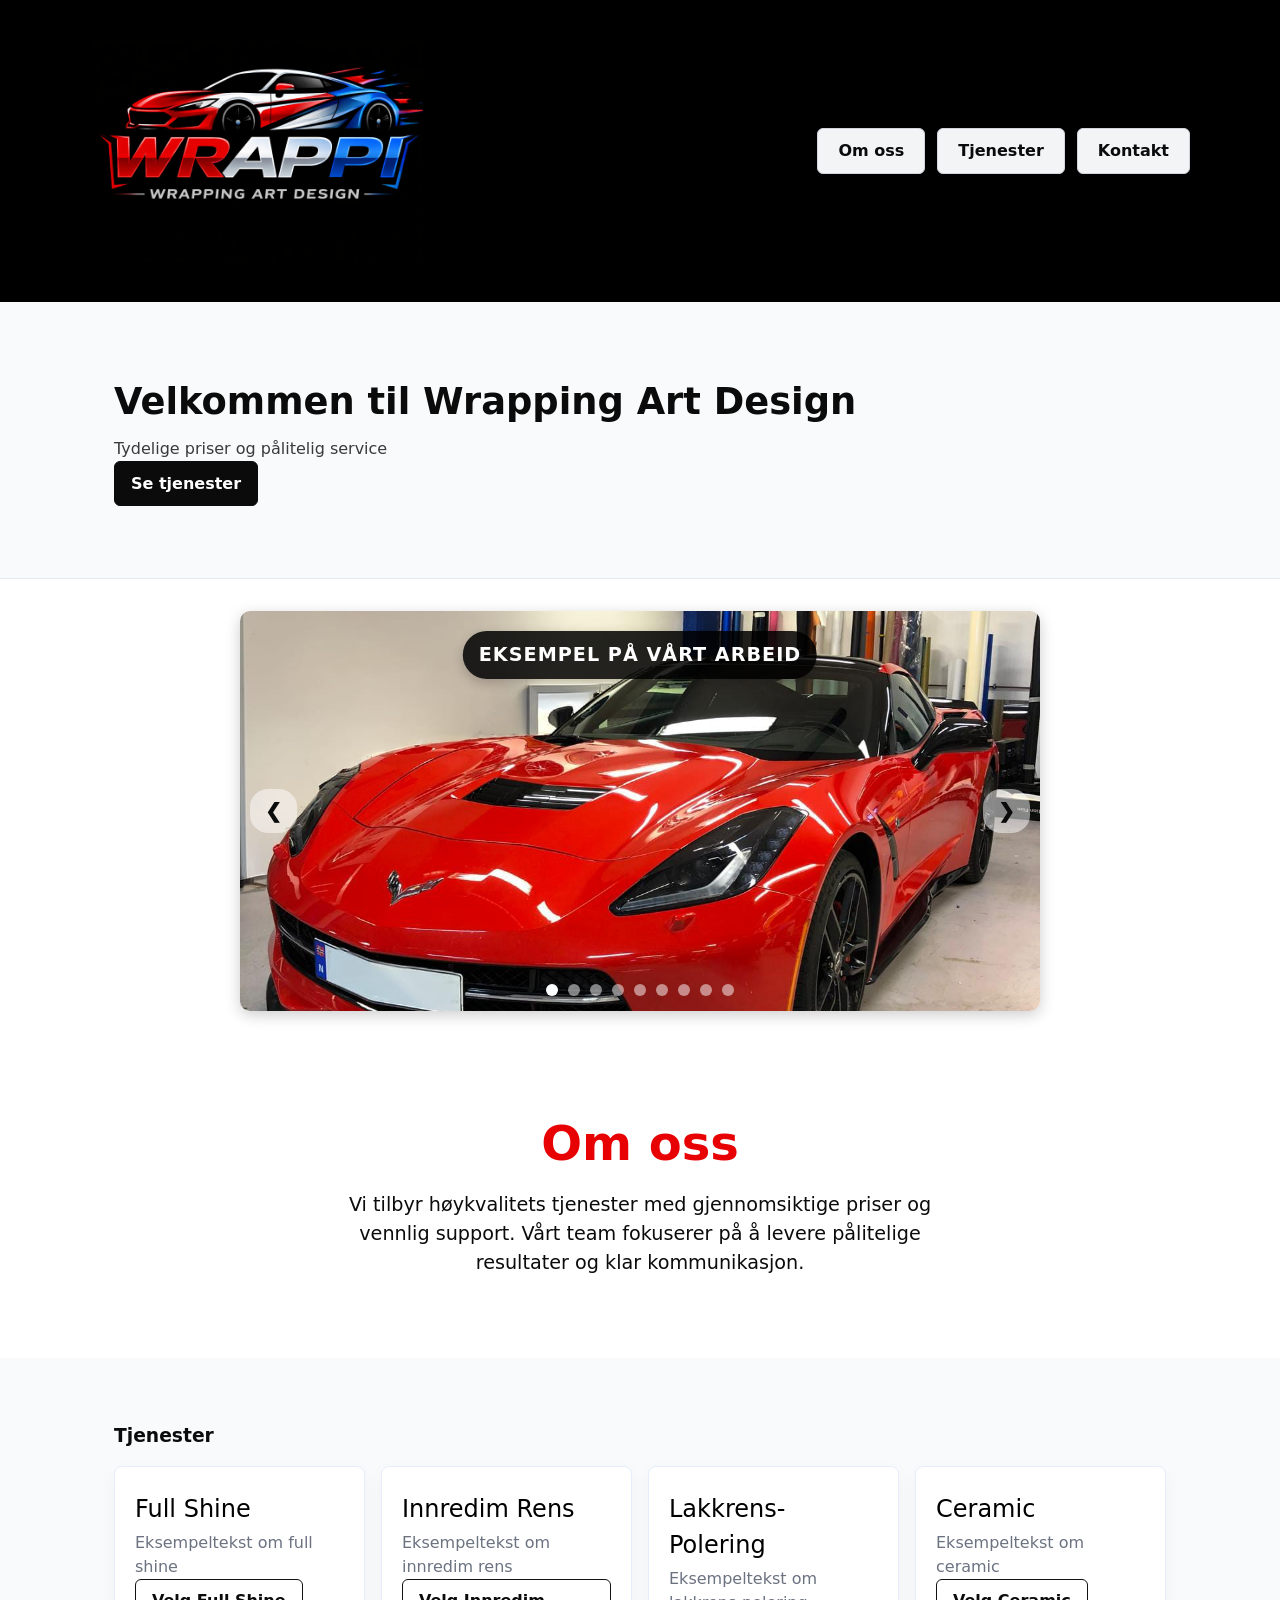
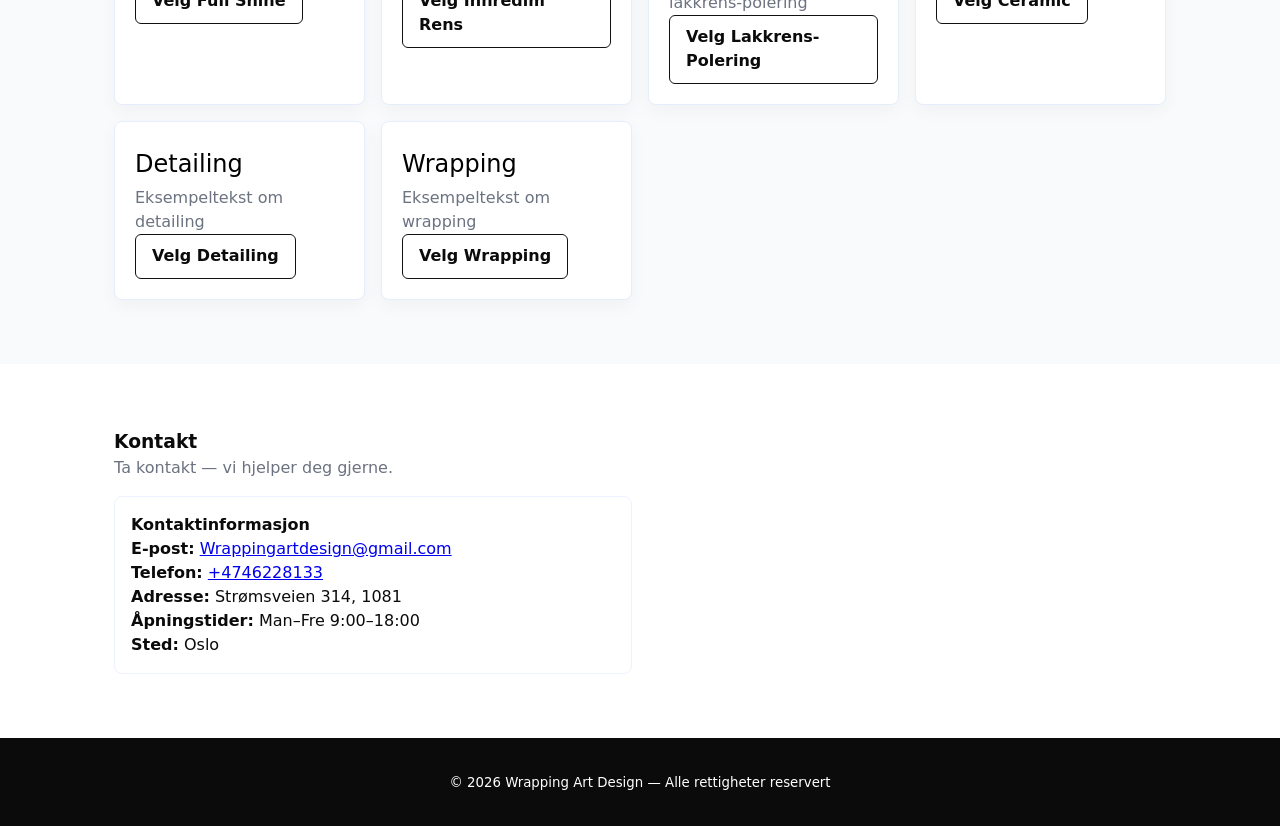
==== index.html @ 6192d01e "Add files via upload" ====
<!doctype html>
<html lang="no">
    <head>
        <meta charset="utf-8" />
        <meta name="viewport" content="width=device-width,initial-scale=1" />
        <title>Wrapping Art Design</title>
        <link rel="stylesheet" href="styles.css" />
    </head>
    <body>
        <header class="site-header">
            <div class="container header-inner">
                
                <img class="logo1" src="bilder/logo_3.jpeg" alt="Wrapping Art Design-logo">
                <nav>
                    <a href="#info">Om oss</a>
                    <a href="#services">Tjenester</a>
                    <a href="#kontakt">Kontakt</a>
                </nav>
            </div>
        </header>

        <main>
            <section class="hero">
                <div class="container">
                    <h2>Velkommen til Wrapping Art Design</h2>
                    <p class="lead">Tydelige priser og pålitelig service</p>
                    <a class="btn primary" href="#services">Se tjenester</a>
                </div>
            </section>
             <div class="slider-container">
                <h1 class="slider-title">Eksempel på vårt arbeid</h1>
                <div class="slider" id="slider">
                    <div class="slide"><img src="bilder/car1.jpeg" alt="Bil 1"></div>
                    <div class="slide"><img src="bilder/car1_2.jpeg" alt="Bil 1"></div>
                    <div class="slide"><img src="bilder/car2.jpeg" alt="Bil 2"></div>
                    <div class="slide"><img src="bilder/car2_2.jpeg" alt="Bil 2"></div>
                    <div class="slide"><img src="bilder/car3.jpeg" alt="Bil 3"></div>
                    <div class="slide"><img src="bilder/car3_2.jpeg" alt="Bil 3"></div>
                    <div class="slide"><img src="bilder/car4.jpeg" alt="Bil 4"></div>
                    <div class="slide"><img src="bilder/car4_2.jpeg" alt="Bil 4"></div>
                    <div class="slide"><img src="bilder/car4_3.jpeg" alt="Bil 4"></div>
    
                
                </div>

                <button class="btn prev" onclick="moveSlide(-1)">&#10094;</button>
                <button class="btn next" onclick="moveSlide(1)">&#10095;</button>

                <div class="dots-container" id="dots">
                    <!-- Punkter lages automatisk her -->
                </div>
            </div>

           

            <section id="info" class="section">
                <div class="container">
                    <h2>Om oss</h2>
                    <p>
                        Vi tilbyr høykvalitets tjenester med gjennomsiktige priser og vennlig support. Vårt team fokuserer på
                        å levere pålitelige resultater og klar kommunikasjon.
                    </p>
                    
                </div>
            </section>
            <section id="services" class="section alt">
                <div class="container">
                    <h3>Tjenester</h3>
                    <div class="cards">
                        <article class="card">
                            <p class="service">Full Shine</p>
                            <p class="muted">Eksempeltekst om full shine</p>
                            <a class="btn" href="full_shine.html">Velg Full Shine</a>
                        </article>

                        <article class="card">
                            <p class="service">Innredim Rens</p>
                            <p class="muted">Eksempeltekst om innredim rens</p>
                            <a class="btn" href="innredim_rens.html">Velg Innredim Rens</a>
                        </article>

                        <article class="card">
                            <p class="service">Lakkrens-Polering</p>
                            <p class="muted">Eksempeltekst om lakkrens-polering</p>
                            <a class="btn" href="lakkrens_polering.html">Velg Lakkrens-Polering</a>
                        </article>

                        <article class="card">
                            <p class="service">Ceramic</p>
                            <p class="muted">Eksempeltekst om ceramic</p>
                            <a class="btn" href="ceramic.html">Velg Ceramic</a>
                        </article>

                        <article class="card">
                            <p class="service">Detailing</p>
                            <p class="muted">Eksempeltekst om detailing</p>
                            <a class="btn" href="detailing.html">Velg Detailing</a>
                        </article>

                        <article class="card">
                            <p class="service">Wrapping</p>
                            <p class="muted">Eksempeltekst om wrapping</p>
                            <a class="btn" href="wrapping.html">Velg Wrapping</a>
                        </article>
                    </div>
                </div>
            </section>

            <section id="kontakt" class="section">
                <div class="container">
                    <h3>Kontakt</h3>
                    <p class="muted">Ta kontakt — vi hjelper deg gjerne.</p>

                    <div class="contact-grid">
                        <div class="contact-card">
                            <h4>Kontaktinformasjon</h4>
                            <p><strong>E-post:</strong> <a href="mailto:Wrappingartdesign@gmail.com">Wrappingartdesign@gmail.com</a></p>
                            <p><strong>Telefon:</strong> <a href="tel:+4746228133">+4746228133</a></p>
                            <p><strong>Adresse:</strong> Strømsveien 314, 1081</p>
                            <p><strong>Åpningstider:</strong> Man–Fre 9:00–18:00</p>
                            <p><strong>Sted:</strong> Oslo</p>
                        </div>

                    </div>
                </div>
            </section>
        </main>

        <footer class="site-footer">
            <div class="container">
                <small>© 2026 Wrapping Art Design — Alle rettigheter reservert</small>
            </div>
        </footer>
    <script>
        const slider = document.getElementById('slider');
        const slides = document.querySelectorAll('.slide');
        const dotsContainer = document.getElementById('dots');
        let currentIndex = 0;

        // Lag punkter automatisk
        slides.forEach((_, index) => {
            const dot = document.createElement('div');
            dot.classList.add('dot');
            if (index === 0) dot.classList.add('active');
            dot.addEventListener('click', () => goToSlide(index));
            dotsContainer.appendChild(dot);
        });

        const dots = document.querySelectorAll('.dot');

        function updateDots() {
            dots.forEach((dot, index) => {
                dot.classList.toggle('active', index === currentIndex);
            });
        }

        function moveSlide(direction) {
            currentIndex += direction;
            if (currentIndex < 0) {
                currentIndex = slides.length - 1;
            } else if (currentIndex >= slides.length) {
                currentIndex = 0;
            }
            updateSlider();
        }

        function goToSlide(index) {
            currentIndex = index;
            updateSlider();
        }

        function updateSlider() {
            slider.style.transform = `translateX(-${currentIndex * 100}%)`;
            updateDots();
        }

        // Automatisk bytte hvert 5. sekund
        setInterval(() => {
            moveSlide(1);
        }, 5000);
    </script>
    </body>

</html>
---- styles.css ----
/* Theme: black, white */
:root{
    --blue:#000000;
  --dark:#0b0b0b;
  --white:#ffffff;
  --muted:#6b7280;
  --container:1100px;
}
*{box-sizing:border-box}
html,body{width:100%;overflow-x:hidden}
body{
  margin:0;
  font-family:Inter, system-ui, -apple-system, "Segoe UI", Roboto, "Helvetica Neue", Arial;
  color:var(--dark);
  background:var(--white);
    line-height:1.5;
  -webkit-font-smoothing:antialiased;
}
 
.container{max-width:var(--container);margin:0 auto;padding:1rem clamp(1rem,2.5vw,1.5rem)}
.site-header{background:black;padding:1.25rem 0;border-bottom:none;min-height:92px}
.header-inner{display:flex;align-items:center;justify-content:space-between;flex-wrap:wrap;padding:1.25rem 0;gap:1rem}
.site-header a{
    border: 1px solid #d1d5db;
    border-radius: 6px;
    padding: 0.6rem 1.25rem;
    background-color: #f3f4f6;
    color: var(--dark);
    text-decoration: none;
    font-weight: 600;
    font-size: 1rem;
    cursor: pointer; 
    transition: background-color 0.2s ease, border-color 0.2s ease, transform 0.15s ease, box-shadow 0.2s ease; 
    display: inline-block;
}

.site-header a:hover{
    background-color: #e5e7eb;
    border-color: #cbd5e1;
    transform: translateY(-1px);
    box-shadow: 0 6px 14px rgba(0, 0, 0, 0.22);
}

.site-header a:active{
    transform: translateY(1px);
    box-shadow: none;
}

.site-header a:focus-visible{
    outline: 2px solid #ffffff;
    outline-offset: 2px;
}

.brand{color:var(--blue);margin:0;font-size:1.75rem;font-weight:800;display:flex;align-items:center;gap:0.75rem}
nav{display:flex;flex-wrap:wrap;gap:0.75rem;justify-content:flex-end}
nav a{text-decoration:none;margin-left:0;font-weight:700;font-size:1.05rem;}
nav a:hover{color:var(--dark)}
.logo1,img {max-width:100%;height:auto}
.logo1 {
    width: clamp(270px, 26vw, 400px);
    max-width: 400px;
    height: auto;
    display: block;
    border-radius: 8px;
    object-fit: contain;
    margin-right: 0.75rem;
    flex: 0 0 auto;
    align-self: center;
    transition: width .12s ease;
}


.hero{background:#f8fafc;color:var(--dark);padding:3.5rem 0;border-bottom:1px solid #e2e8f0}
.hero .lead{opacity:0.8;max-width:65ch}
.hero h2{margin:0 0 0.5rem;font-size:clamp(1.6rem,3.2vw,2.3rem)}
.btn{display:inline-block;padding:0.6rem 1rem;border-radius:6px;border:1px solid #111;background:transparent;color:var(--dark);text-decoration:none;font-weight:600;transition:transform 0.15s ease, box-shadow 0.2s ease, background-color 0.2s ease, color 0.2s ease}
.btn.primary{background:var(--dark);color:var(--white);border-color:var(--dark)}
.btn:not(.prev):not(.next):hover{transform:translateY(-2px);box-shadow:0 8px 18px rgba(0,0,0,0.16)}
.btn:not(.prev):not(.next):active{transform:translateY(0);box-shadow:none}
.btn:not(.prev):not(.next):focus-visible{outline:2px solid #111;outline-offset:2px}
.btn.primary:hover{background:#111827;border-color:#111827}

.section{padding:3rem 0}
.section.alt{background:#f8fafc}
.section h3{margin-top:0}

#info .container{text-align:center}
#info h2{margin:0 0 0.75rem;font-size:clamp(2rem,4.2vw,3rem); color: #E70103;}
#info p{margin:0 auto 1rem;max-width:600px;font-size:1.2rem}
.info-list{padding-left:1rem}



.cards{display:grid;grid-template-columns:repeat(auto-fit,minmax(220px,1fr));gap:1rem;margin-top:1rem}
.card{background:var(--white);border-radius:8px;padding:1.25rem;border:1px solid #e6eefc;box-shadow:0 6px 18px rgba(0,0,0,0.04)}
.card h4{margin:0 0 0.25rem}
.service{font-size:1.5rem;color:var(--blue);margin:0.25rem 0}
.price{font-size:1.2rem;color:#0d6efd;font-weight:700;margin-top:0.75rem}
.muted{color:var(--muted)}

.contact-grid{display:grid;grid-template-columns:1fr 1fr;gap:1rem;align-items:start;margin-top:1rem}
.contact-card{background:#fff;padding:1rem;border-radius:8px;border:1px solid #eef2ff}
.contact-form{display:flex;flex-direction:column;gap:0.5rem}
.contact-form input,.contact-form textarea{padding:0.6rem;border-radius:6px;border:1px solid #d1d5db}
.form-actions{display:flex;gap:0.5rem;margin-top:0.75rem}

.site-footer{background:#0b0b0b;color:var(--white);padding:1rem 0;text-align:center}

* {
    box-sizing: border-box;
    margin: 0;
    padding: 0;
 }


.slider-container {
    position: relative;
    width: min(92%, 800px);
    max-width: 800px; 
    
    margin: 2rem auto;
    overflow: hidden;
    border-radius: 10px;
    box-shadow: 0 4px 15px rgba(0, 0, 0, 0.2);
}

.slider-title {
    position: absolute;
    top: 20px;
    left: 50%;
    transform: translateX(-50%);
    z-index: 20;
    background: rgba(0, 0, 0, 0.85);
    color: white;
    padding: 0.6rem 1rem;
    border-radius: 50px;
    font-weight: 700;
    font-size: clamp(0.8rem, 2.1vw, 1.2rem);
    text-transform: uppercase;
    letter-spacing: 1px;
    pointer-events: none;
    box-shadow: 0 4px 12px rgba(0,0,0,0.2);
    width: max-content;
    max-width: 90%;
    text-align: center;
}

.slider {
    display: flex;
    transition: transform 0.5s ease-in-out;
}

.slide {
    min-width: 100%;
}

.slide img {
    width: 100%;
    display: block;
    object-fit: cover;
    height: clamp(220px, 45vw, 400px);
}

/* Slider buttons */
.slider-container .btn {
    position: absolute;
    top: 50%;
    transform: translateY(-50%);
    background-color: rgba(255, 255, 255, 0.5);
    border: none;
    padding: 10px 15px;
    cursor: pointer;
    border-radius: 40%;
    font-size: 20px;
    transition: background-color 0.3s;
    z-index: 10;
}

.slider-container .btn:hover {
    background-color: rgba(255, 255, 255, 0.8);
}

.prev {
    left: 10px;
}

.next {
    right: 10px;
}

/* Indicators */
.dots-container {
    position: absolute;
    bottom: 15px;
    left: 50%;
    transform: translateX(-50%);
    display: flex;
    gap: 10px;
}

.dot {
    width: 12px;
    height: 12px;
    background-color: rgba(255, 255, 255, 0.5);
    border-radius: 50%;
    cursor: pointer;
    transition: background-color 0.3s;
}

.dot.active {
    background-color: #fff;
}

@media (max-width:900px){
    .header-inner{justify-content:center}
    nav{justify-content:center;width:100%}
    .site-header a{padding:0.5rem 1rem;font-size:0.95rem}
    .contact-grid{grid-template-columns:1fr}
}

@media (max-width:720px){
  .contact-grid{grid-template-columns:1fr}
    .header-inner{padding:0.5rem 0}
        .logo1{width:clamp(150px,48vw,230px);margin-right:0}
  .hero{padding:2rem 0}
    .slider-container { width: 96%; margin: 1rem auto; border-radius: 8px; }
    .slider-title { top: 10px; }
    .cards{grid-template-columns:1fr}
}

@media (max-width:480px){
    .section{padding:2rem 0}
    .site-header{padding:0.75rem 0;min-height:auto}
    .site-header a{padding:0.45rem 0.85rem;font-size:0.9rem}
    .slider-container .btn{padding:8px 12px;font-size:16px}
    .dots-container{bottom:10px;gap:8px}
}
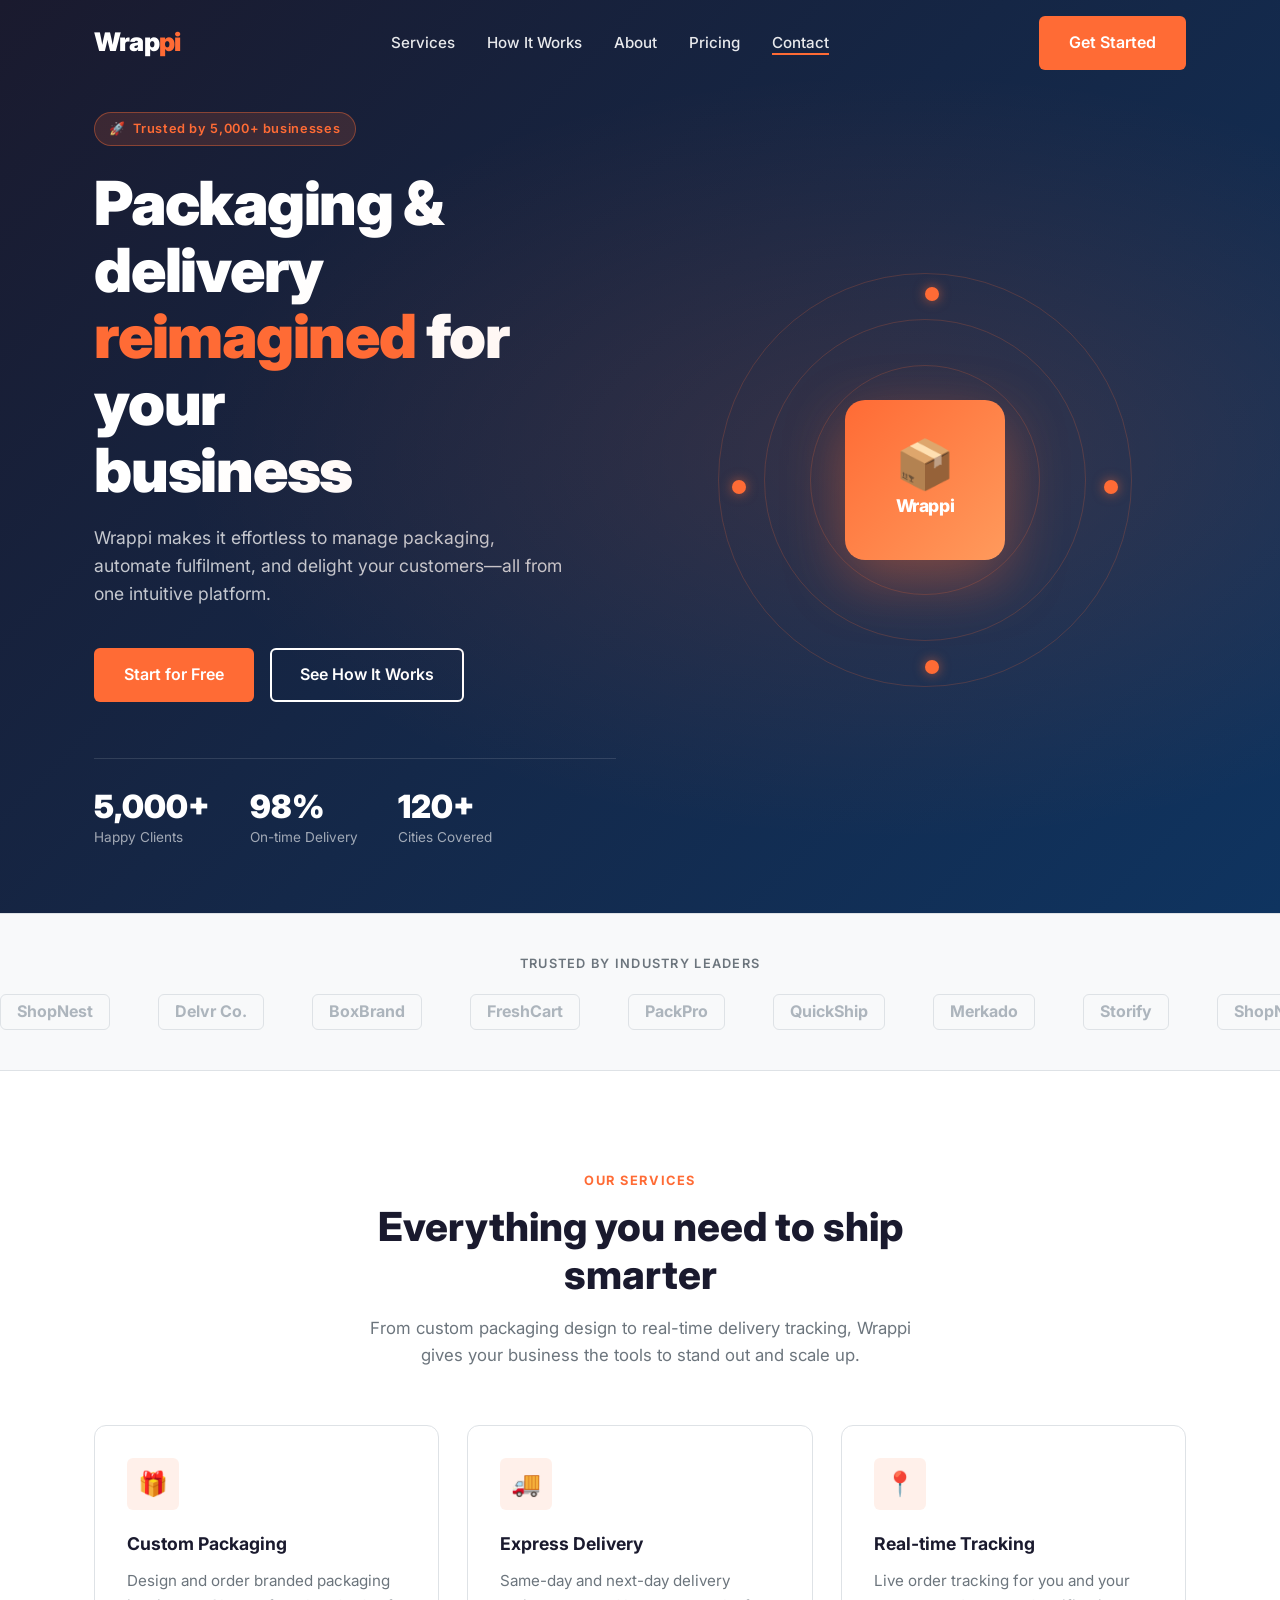
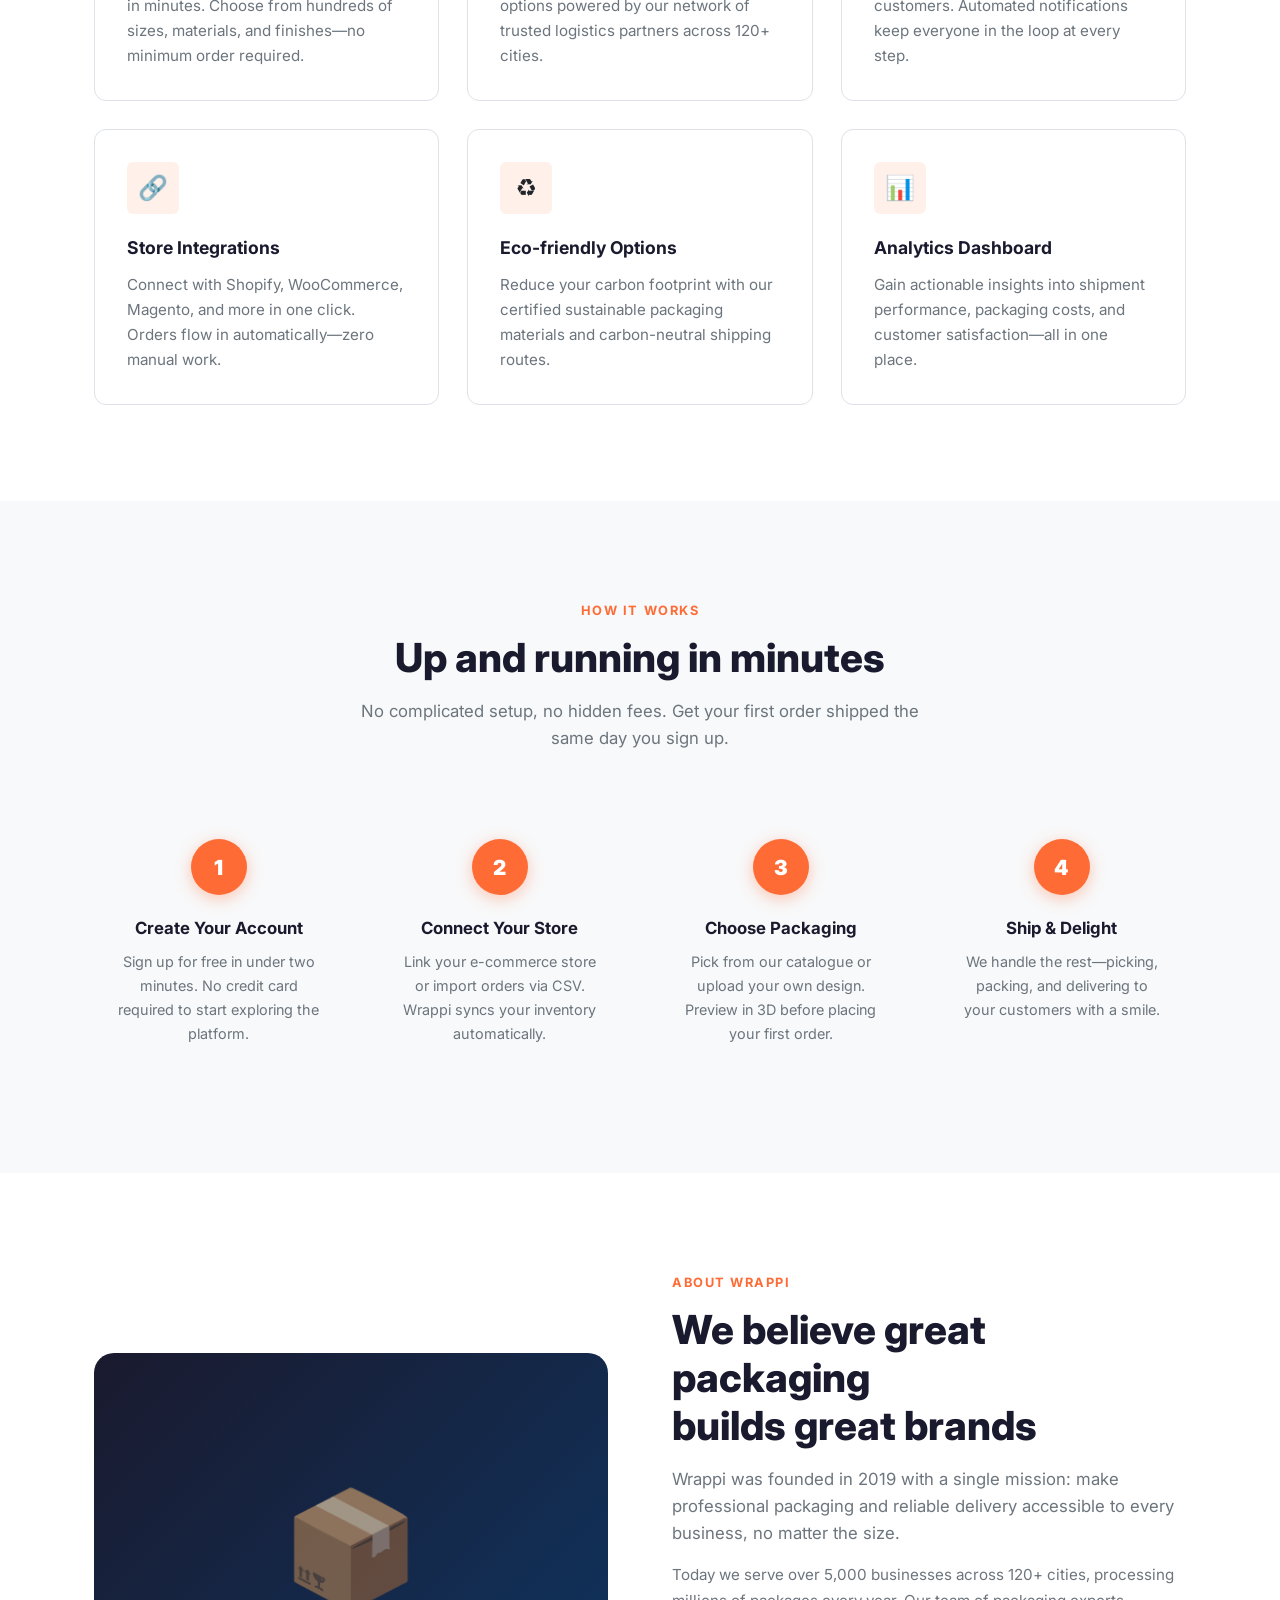
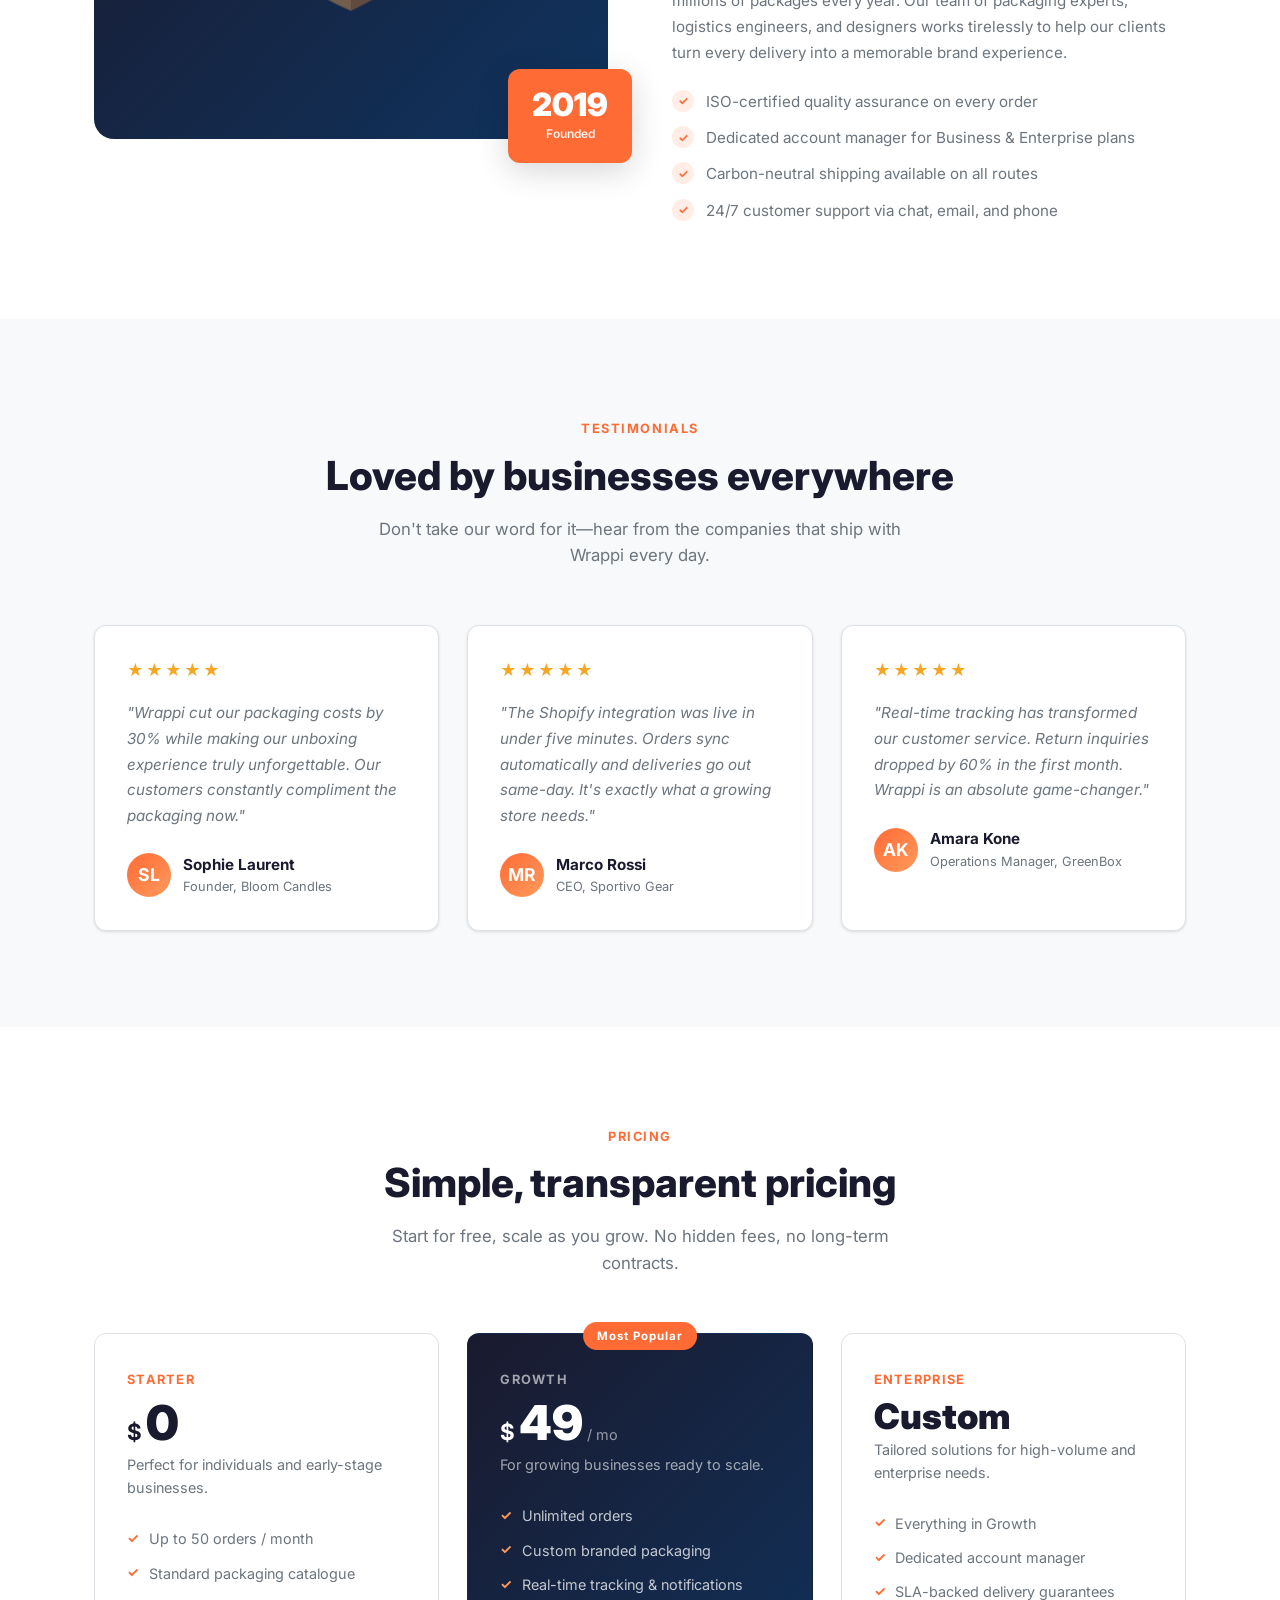
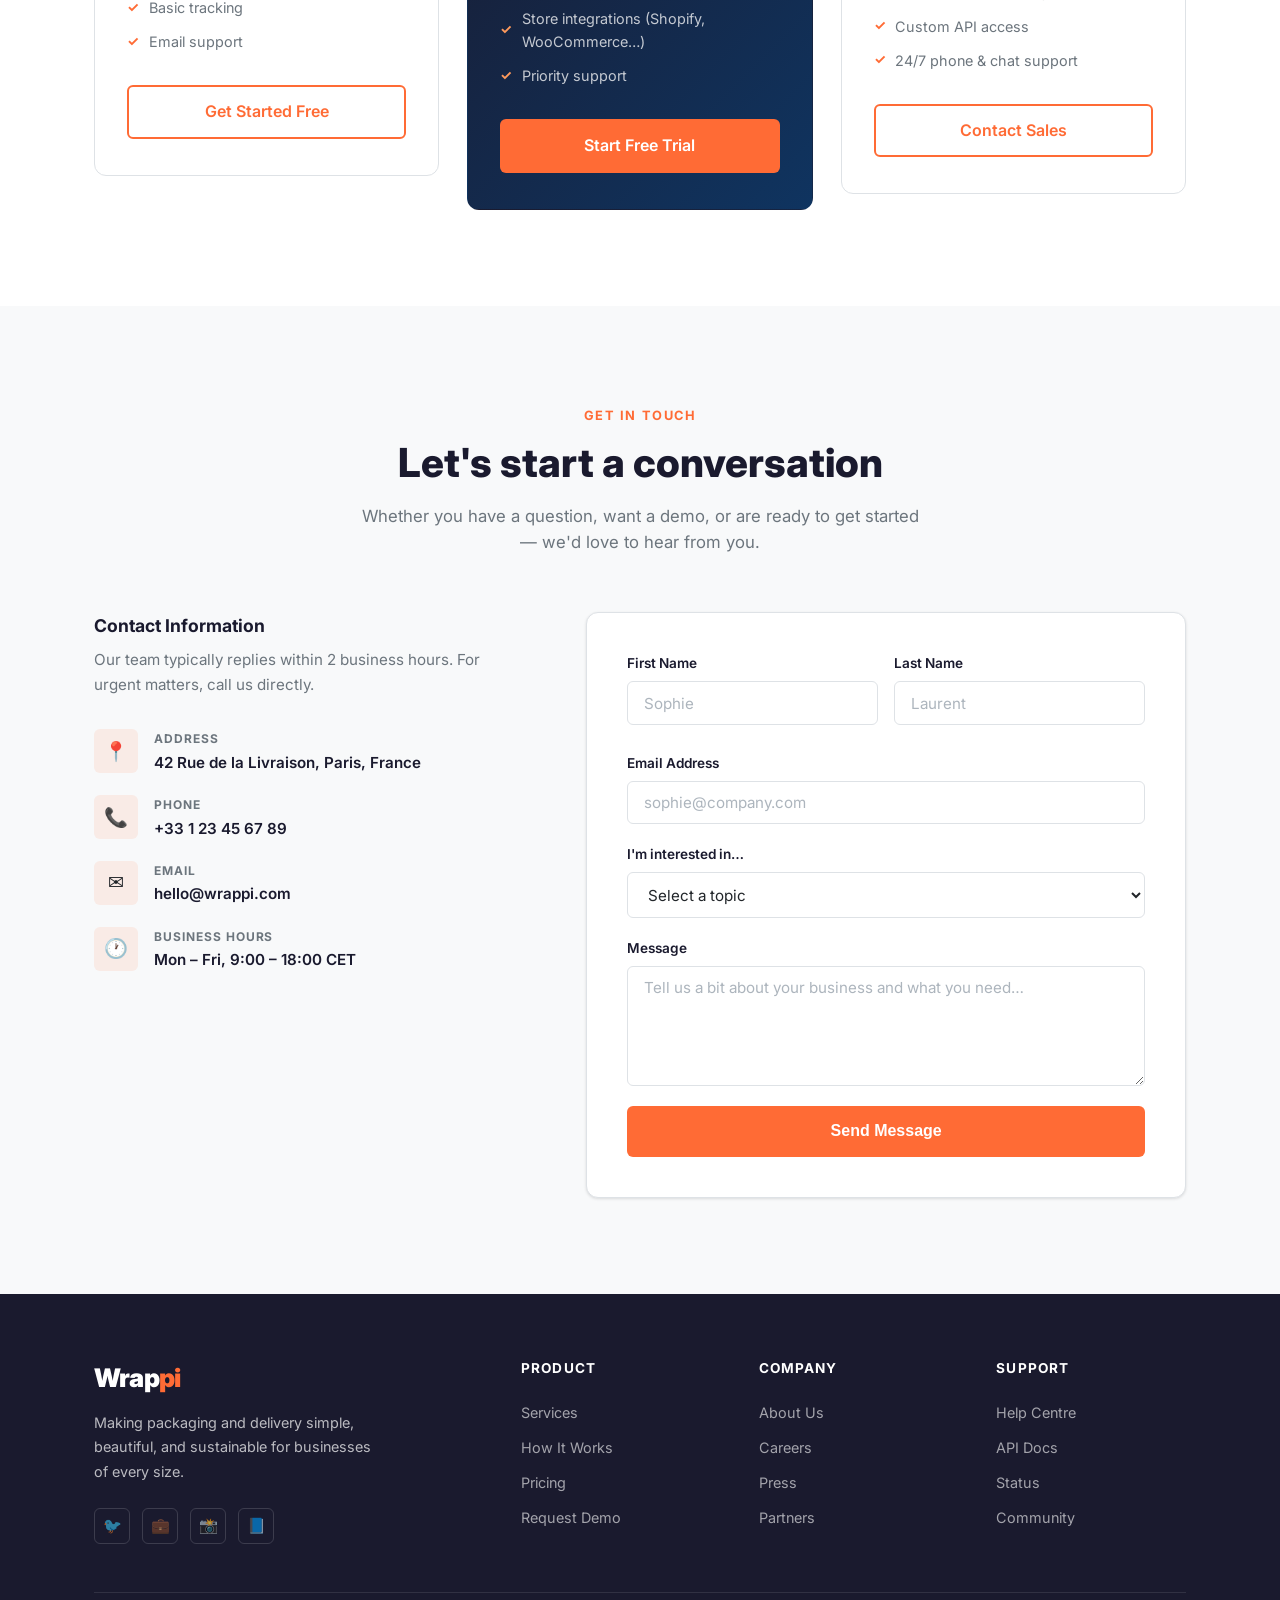
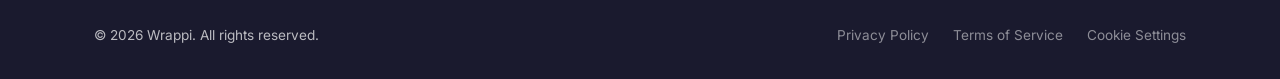
==== commit cc13c9d3: "Add Wrappi company website (index.html, style.css, script.js) Co-authored-by: Ikkjeoss <143784162+Ik" ====
--- a/index.html
+++ b/index.html
@@ -1,185 +1,695 @@
-
-<!doctype html>
-<html lang="no">
-    <head>
-        <meta charset="utf-8" />
-        <meta name="viewport" content="width=device-width,initial-scale=1" />
-        <title>Wrapping Art Design</title>
-        <link rel="stylesheet" href="styles.css" />
-    </head>
-    <body>
-        <header class="site-header">
-            <div class="container header-inner">
-                
-                <img class="logo1" src="bilder/logo_3.jpeg" alt="Wrapping Art Design-logo">
-                <nav>
-                    <a href="#info">Om oss</a>
-                    <a href="#services">Tjenester</a>
-                    <a href="#kontakt">Kontakt</a>
-                </nav>
-            </div>
-        </header>
-
-        <main>
-            <section class="hero">
-                <div class="container">
-                    <h2>Velkommen til Wrapping Art Design</h2>
-                    <p class="lead">Tydelige priser og pålitelig service</p>
-                    <a class="btn primary" href="#services">Se tjenester</a>
-                </div>
-            </section>
-             <div class="slider-container">
-                <h1 class="slider-title">Eksempel på vårt arbeid</h1>
-                <div class="slider" id="slider">
-                    <div class="slide"><img src="bilder/car1.jpeg" alt="Bil 1"></div>
-                    <div class="slide"><img src="bilder/car1_2.jpeg" alt="Bil 1"></div>
-                    <div class="slide"><img src="bilder/car2.jpeg" alt="Bil 2"></div>
-                    <div class="slide"><img src="bilder/car2_2.jpeg" alt="Bil 2"></div>
-                    <div class="slide"><img src="bilder/car3.jpeg" alt="Bil 3"></div>
-                    <div class="slide"><img src="bilder/car3_2.jpeg" alt="Bil 3"></div>
-                    <div class="slide"><img src="bilder/car4.jpeg" alt="Bil 4"></div>
-                    <div class="slide"><img src="bilder/car4_2.jpeg" alt="Bil 4"></div>
-                    <div class="slide"><img src="bilder/car4_3.jpeg" alt="Bil 4"></div>
-    
-                
-                </div>
-
-                <button class="btn prev" onclick="moveSlide(-1)">&#10094;</button>
-                <button class="btn next" onclick="moveSlide(1)">&#10095;</button>
-
-                <div class="dots-container" id="dots">
-                    <!-- Punkter lages automatisk her -->
-                </div>
-            </div>
-
-           
-
-            <section id="info" class="section">
-                <div class="container">
-                    <h2>Om oss</h2>
-                    <p>
-                        Vi tilbyr høykvalitets tjenester med gjennomsiktige priser og vennlig support. Vårt team fokuserer på
-                        å levere pålitelige resultater og klar kommunikasjon.
-                    </p>
-                    
-                </div>
-            </section>
-            <section id="services" class="section alt">
-                <div class="container">
-                    <h3>Tjenester</h3>
-                    <div class="cards">
-                        <article class="card">
-                            <p class="service">Full Shine</p>
-                            <p class="muted">Eksempeltekst om full shine</p>
-                            <a class="btn" href="full_shine.html">Velg Full Shine</a>
-                        </article>
-
-                        <article class="card">
-                            <p class="service">Innredim Rens</p>
-                            <p class="muted">Eksempeltekst om innredim rens</p>
-                            <a class="btn" href="innredim_rens.html">Velg Innredim Rens</a>
-                        </article>
-
-                        <article class="card">
-                            <p class="service">Lakkrens-Polering</p>
-                            <p class="muted">Eksempeltekst om lakkrens-polering</p>
-                            <a class="btn" href="lakkrens_polering.html">Velg Lakkrens-Polering</a>
-                        </article>
-
-                        <article class="card">
-                            <p class="service">Ceramic</p>
-                            <p class="muted">Eksempeltekst om ceramic</p>
-                            <a class="btn" href="ceramic.html">Velg Ceramic</a>
-                        </article>
-
-                        <article class="card">
-                            <p class="service">Detailing</p>
-                            <p class="muted">Eksempeltekst om detailing</p>
-                            <a class="btn" href="detailing.html">Velg Detailing</a>
-                        </article>
-
-                        <article class="card">
-                            <p class="service">Wrapping</p>
-                            <p class="muted">Eksempeltekst om wrapping</p>
-                            <a class="btn" href="wrapping.html">Velg Wrapping</a>
-                        </article>
-                    </div>
-                </div>
-            </section>
-
-            <section id="kontakt" class="section">
-                <div class="container">
-                    <h3>Kontakt</h3>
-                    <p class="muted">Ta kontakt — vi hjelper deg gjerne.</p>
-
-                    <div class="contact-grid">
-                        <div class="contact-card">
-                            <h4>Kontaktinformasjon</h4>
-                            <p><strong>E-post:</strong> <a href="mailto:Wrappingartdesign@gmail.com">Wrappingartdesign@gmail.com</a></p>
-                            <p><strong>Telefon:</strong> <a href="tel:+4746228133">+4746228133</a></p>
-                            <p><strong>Adresse:</strong> Strømsveien 314, 1081</p>
-                            <p><strong>Åpningstider:</strong> Man–Fre 9:00–18:00</p>
-                            <p><strong>Sted:</strong> Oslo</p>
-                        </div>
-
-                    </div>
-                </div>
-            </section>
-        </main>
-
-        <footer class="site-footer">
-            <div class="container">
-                <small>© 2026 Wrapping Art Design — Alle rettigheter reservert</small>
-            </div>
-        </footer>
-    <script>
-        const slider = document.getElementById('slider');
-        const slides = document.querySelectorAll('.slide');
-        const dotsContainer = document.getElementById('dots');
-        let currentIndex = 0;
-
-        // Lag punkter automatisk
-        slides.forEach((_, index) => {
-            const dot = document.createElement('div');
-            dot.classList.add('dot');
-            if (index === 0) dot.classList.add('active');
-            dot.addEventListener('click', () => goToSlide(index));
-            dotsContainer.appendChild(dot);
-        });
-
-        const dots = document.querySelectorAll('.dot');
-
-        function updateDots() {
-            dots.forEach((dot, index) => {
-                dot.classList.toggle('active', index === currentIndex);
-            });
-        }
-
-        function moveSlide(direction) {
-            currentIndex += direction;
-            if (currentIndex < 0) {
-                currentIndex = slides.length - 1;
-            } else if (currentIndex >= slides.length) {
-                currentIndex = 0;
-            }
-            updateSlider();
-        }
-
-        function goToSlide(index) {
-            currentIndex = index;
-            updateSlider();
-        }
-
-        function updateSlider() {
-            slider.style.transform = `translateX(-${currentIndex * 100}%)`;
-            updateDots();
-        }
-
-        // Automatisk bytte hvert 5. sekund
-        setInterval(() => {
-            moveSlide(1);
-        }, 5000);
-    </script>
-    </body>
-
-</html>
+<!DOCTYPE html>
+<html lang="en">
+<head>
+  <meta charset="UTF-8" />
+  <meta name="viewport" content="width=device-width, initial-scale=1.0" />
+  <meta name="description" content="Wrappi – the smart packaging and delivery platform that connects businesses with customers seamlessly." />
+  <title>Wrappi – Smart Packaging &amp; Delivery Solutions</title>
+  <link rel="preconnect" href="https://fonts.googleapis.com" />
+  <link rel="preconnect" href="https://fonts.gstatic.com" crossorigin />
+  <link
+    href="https://fonts.googleapis.com/css2?family=Inter:wght@400;500;600;700;800;900&display=swap"
+    rel="stylesheet"
+  />
+  <link rel="stylesheet" href="style.css" />
+</head>
+<body>
+
+  <!-- ===================== NAVBAR ===================== -->
+  <nav class="navbar" id="navbar" aria-label="Main navigation">
+    <div class="container">
+      <div class="navbar__inner">
+
+        <a href="#" class="navbar__logo" aria-label="Wrappi home">
+          Wrap<span>pi</span>
+        </a>
+
+        <ul class="navbar__links" role="list">
+          <li><a href="#features">Services</a></li>
+          <li><a href="#how">How It Works</a></li>
+          <li><a href="#about">About</a></li>
+          <li><a href="#pricing">Pricing</a></li>
+          <li><a href="#contact">Contact</a></li>
+        </ul>
+
+        <div class="navbar__cta">
+          <a href="#contact" class="btn btn-primary">Get Started</a>
+        </div>
+
+        <button
+          class="navbar__hamburger"
+          id="hamburger"
+          aria-label="Toggle navigation menu"
+          aria-expanded="false"
+          aria-controls="navLinks"
+        >
+          <span></span>
+          <span></span>
+          <span></span>
+        </button>
+
+      </div>
+    </div>
+  </nav>
+
+  <!-- ===================== HERO ===================== -->
+  <section class="hero" id="home" aria-labelledby="hero-heading">
+    <div class="container">
+      <div class="hero__grid">
+
+        <div class="hero__content">
+          <div class="hero__badge" aria-hidden="true">
+            🚀 &nbsp;Trusted by 5,000+ businesses
+          </div>
+          <h1 class="hero__title" id="hero-heading">
+            Packaging &amp; delivery<br />
+            <em>reimagined</em> for your<br />
+            business
+          </h1>
+          <p class="hero__subtitle">
+            Wrappi makes it effortless to manage packaging, automate fulfilment,
+            and delight your customers—all from one intuitive platform.
+          </p>
+          <div class="hero__actions">
+            <a href="#contact" class="btn btn-primary">Start for Free</a>
+            <a href="#how" class="btn btn-outline">See How It Works</a>
+          </div>
+          <div class="hero__stats" aria-label="Key statistics">
+            <div>
+              <div class="hero__stat-number">
+                <span data-target="5000">0</span>+
+              </div>
+              <div class="hero__stat-label">Happy Clients</div>
+            </div>
+            <div>
+              <div class="hero__stat-number">
+                <span data-target="98">0</span>%
+              </div>
+              <div class="hero__stat-label">On-time Delivery</div>
+            </div>
+            <div>
+              <div class="hero__stat-number">
+                <span data-target="120">0</span>+
+              </div>
+              <div class="hero__stat-label">Cities Covered</div>
+            </div>
+          </div>
+        </div>
+
+        <div class="hero__visual" aria-hidden="true">
+          <div class="hero__graphic">
+            <div class="hero__ring hero__ring--outer"></div>
+            <div class="hero__ring hero__ring--mid"></div>
+            <div class="hero__ring hero__ring--inner"></div>
+            <div class="hero__center-box">
+              <div class="hero__center-icon">📦</div>
+              <div class="hero__center-text">Wrappi</div>
+            </div>
+            <div class="hero__orbit-dot hero__orbit-dot--1"></div>
+            <div class="hero__orbit-dot hero__orbit-dot--2"></div>
+            <div class="hero__orbit-dot hero__orbit-dot--3"></div>
+            <div class="hero__orbit-dot hero__orbit-dot--4"></div>
+          </div>
+        </div>
+
+      </div>
+    </div>
+  </section>
+
+  <!-- ===================== CLIENTS ===================== -->
+  <div class="clients" aria-label="Trusted by leading companies">
+    <div class="clients__label">Trusted by industry leaders</div>
+    <div class="clients__track" aria-hidden="true">
+      <span class="clients__logo">ShopNest</span>
+      <span class="clients__logo">Delvr Co.</span>
+      <span class="clients__logo">BoxBrand</span>
+      <span class="clients__logo">FreshCart</span>
+      <span class="clients__logo">PackPro</span>
+      <span class="clients__logo">QuickShip</span>
+      <span class="clients__logo">Merkado</span>
+      <span class="clients__logo">Storify</span>
+      <!-- Duplicate for seamless loop -->
+      <span class="clients__logo">ShopNest</span>
+      <span class="clients__logo">Delvr Co.</span>
+      <span class="clients__logo">BoxBrand</span>
+      <span class="clients__logo">FreshCart</span>
+      <span class="clients__logo">PackPro</span>
+      <span class="clients__logo">QuickShip</span>
+      <span class="clients__logo">Merkado</span>
+      <span class="clients__logo">Storify</span>
+    </div>
+  </div>
+
+  <!-- ===================== FEATURES / SERVICES ===================== -->
+  <section class="features" id="features" aria-labelledby="features-heading">
+    <div class="container">
+      <div class="features__header text-center">
+        <span class="section-label">Our Services</span>
+        <h2 class="section-title" id="features-heading">
+          Everything you need to ship<br />smarter
+        </h2>
+        <p class="section-subtitle">
+          From custom packaging design to real-time delivery tracking, Wrappi
+          gives your business the tools to stand out and scale up.
+        </p>
+      </div>
+
+      <div class="features__grid">
+
+        <article class="feature-card" data-animate>
+          <div class="feature-card__icon" aria-hidden="true">🎁</div>
+          <h3 class="feature-card__title">Custom Packaging</h3>
+          <p class="feature-card__body">
+            Design and order branded packaging in minutes. Choose from hundreds
+            of sizes, materials, and finishes—no minimum order required.
+          </p>
+        </article>
+
+        <article class="feature-card" data-animate>
+          <div class="feature-card__icon" aria-hidden="true">🚚</div>
+          <h3 class="feature-card__title">Express Delivery</h3>
+          <p class="feature-card__body">
+            Same-day and next-day delivery options powered by our network of
+            trusted logistics partners across 120+ cities.
+          </p>
+        </article>
+
+        <article class="feature-card" data-animate>
+          <div class="feature-card__icon" aria-hidden="true">📍</div>
+          <h3 class="feature-card__title">Real-time Tracking</h3>
+          <p class="feature-card__body">
+            Live order tracking for you and your customers. Automated
+            notifications keep everyone in the loop at every step.
+          </p>
+        </article>
+
+        <article class="feature-card" data-animate>
+          <div class="feature-card__icon" aria-hidden="true">🔗</div>
+          <h3 class="feature-card__title">Store Integrations</h3>
+          <p class="feature-card__body">
+            Connect with Shopify, WooCommerce, Magento, and more in one click.
+            Orders flow in automatically—zero manual work.
+          </p>
+        </article>
+
+        <article class="feature-card" data-animate>
+          <div class="feature-card__icon" aria-hidden="true">♻️</div>
+          <h3 class="feature-card__title">Eco-friendly Options</h3>
+          <p class="feature-card__body">
+            Reduce your carbon footprint with our certified sustainable packaging
+            materials and carbon-neutral shipping routes.
+          </p>
+        </article>
+
+        <article class="feature-card" data-animate>
+          <div class="feature-card__icon" aria-hidden="true">📊</div>
+          <h3 class="feature-card__title">Analytics Dashboard</h3>
+          <p class="feature-card__body">
+            Gain actionable insights into shipment performance, packaging costs,
+            and customer satisfaction—all in one place.
+          </p>
+        </article>
+
+      </div>
+    </div>
+  </section>
+
+  <!-- ===================== HOW IT WORKS ===================== -->
+  <section class="how" id="how" aria-labelledby="how-heading">
+    <div class="container">
+      <div class="how__header text-center">
+        <span class="section-label">How It Works</span>
+        <h2 class="section-title" id="how-heading">Up and running in minutes</h2>
+        <p class="section-subtitle">
+          No complicated setup, no hidden fees. Get your first order shipped the
+          same day you sign up.
+        </p>
+      </div>
+
+      <div class="how__steps">
+
+        <div class="how__step" data-animate>
+          <div class="how__step-number" aria-hidden="true">1</div>
+          <h3 class="how__step-title">Create Your Account</h3>
+          <p class="how__step-body">
+            Sign up for free in under two minutes. No credit card required to
+            start exploring the platform.
+          </p>
+        </div>
+
+        <div class="how__step" data-animate>
+          <div class="how__step-number" aria-hidden="true">2</div>
+          <h3 class="how__step-title">Connect Your Store</h3>
+          <p class="how__step-body">
+            Link your e-commerce store or import orders via CSV. Wrappi syncs
+            your inventory automatically.
+          </p>
+        </div>
+
+        <div class="how__step" data-animate>
+          <div class="how__step-number" aria-hidden="true">3</div>
+          <h3 class="how__step-title">Choose Packaging</h3>
+          <p class="how__step-body">
+            Pick from our catalogue or upload your own design. Preview in 3D
+            before placing your first order.
+          </p>
+        </div>
+
+        <div class="how__step" data-animate>
+          <div class="how__step-number" aria-hidden="true">4</div>
+          <h3 class="how__step-title">Ship &amp; Delight</h3>
+          <p class="how__step-body">
+            We handle the rest—picking, packing, and delivering to your
+            customers with a smile.
+          </p>
+        </div>
+
+      </div>
+    </div>
+  </section>
+
+  <!-- ===================== ABOUT ===================== -->
+  <section class="about" id="about" aria-labelledby="about-heading">
+    <div class="container">
+      <div class="about__grid">
+
+        <div class="about__image-wrapper" data-animate>
+          <div class="about__image-bg" aria-hidden="true">
+            <div class="about__image-icon">📦</div>
+          </div>
+          <div class="about__badge" aria-label="Founded in 2019">
+            <div class="about__badge-number">2019</div>
+            <div class="about__badge-text">Founded</div>
+          </div>
+        </div>
+
+        <div class="about__text" data-animate>
+          <span class="section-label">About Wrappi</span>
+          <h2 class="section-title" id="about-heading">
+            We believe great packaging<br />builds great brands
+          </h2>
+          <p class="section-subtitle" style="margin-bottom: 1rem;">
+            Wrappi was founded in 2019 with a single mission: make professional
+            packaging and reliable delivery accessible to every business, no
+            matter the size.
+          </p>
+          <p style="font-size:0.95rem; color: var(--color-grey); line-height:1.7; margin-bottom:1.5rem;">
+            Today we serve over 5,000 businesses across 120+ cities, processing
+            millions of packages every year. Our team of packaging experts,
+            logistics engineers, and designers works tirelessly to help our
+            clients turn every delivery into a memorable brand experience.
+          </p>
+          <ul class="about__list">
+            <li>ISO-certified quality assurance on every order</li>
+            <li>Dedicated account manager for Business &amp; Enterprise plans</li>
+            <li>Carbon-neutral shipping available on all routes</li>
+            <li>24/7 customer support via chat, email, and phone</li>
+          </ul>
+        </div>
+
+      </div>
+    </div>
+  </section>
+
+  <!-- ===================== TESTIMONIALS ===================== -->
+  <section class="testimonials" id="testimonials" aria-labelledby="testimonials-heading">
+    <div class="container">
+      <div class="testimonials__header text-center">
+        <span class="section-label">Testimonials</span>
+        <h2 class="section-title" id="testimonials-heading">
+          Loved by businesses everywhere
+        </h2>
+        <p class="section-subtitle">
+          Don't take our word for it—hear from the companies that ship with
+          Wrappi every day.
+        </p>
+      </div>
+
+      <div class="testimonials__grid">
+
+        <article class="testimonial-card" data-animate>
+          <div class="testimonial-card__stars" aria-label="5 stars">★★★★★</div>
+          <p class="testimonial-card__body">
+            "Wrappi cut our packaging costs by 30% while making our unboxing
+            experience truly unforgettable. Our customers constantly compliment
+            the packaging now."
+          </p>
+          <div class="testimonial-card__author">
+            <div class="testimonial-card__avatar" aria-hidden="true">SL</div>
+            <div>
+              <div class="testimonial-card__name">Sophie Laurent</div>
+              <div class="testimonial-card__role">Founder, Bloom Candles</div>
+            </div>
+          </div>
+        </article>
+
+        <article class="testimonial-card" data-animate>
+          <div class="testimonial-card__stars" aria-label="5 stars">★★★★★</div>
+          <p class="testimonial-card__body">
+            "The Shopify integration was live in under five minutes. Orders sync
+            automatically and deliveries go out same-day. It's exactly what a
+            growing store needs."
+          </p>
+          <div class="testimonial-card__author">
+            <div class="testimonial-card__avatar" aria-hidden="true">MR</div>
+            <div>
+              <div class="testimonial-card__name">Marco Rossi</div>
+              <div class="testimonial-card__role">CEO, Sportivo Gear</div>
+            </div>
+          </div>
+        </article>
+
+        <article class="testimonial-card" data-animate>
+          <div class="testimonial-card__stars" aria-label="5 stars">★★★★★</div>
+          <p class="testimonial-card__body">
+            "Real-time tracking has transformed our customer service. Return
+            inquiries dropped by 60% in the first month. Wrappi is an absolute
+            game-changer."
+          </p>
+          <div class="testimonial-card__author">
+            <div class="testimonial-card__avatar" aria-hidden="true">AK</div>
+            <div>
+              <div class="testimonial-card__name">Amara Kone</div>
+              <div class="testimonial-card__role">Operations Manager, GreenBox</div>
+            </div>
+          </div>
+        </article>
+
+      </div>
+    </div>
+  </section>
+
+  <!-- ===================== PRICING ===================== -->
+  <section class="pricing" id="pricing" aria-labelledby="pricing-heading">
+    <div class="container">
+      <div class="pricing__header text-center">
+        <span class="section-label">Pricing</span>
+        <h2 class="section-title" id="pricing-heading">
+          Simple, transparent pricing
+        </h2>
+        <p class="section-subtitle">
+          Start for free, scale as you grow. No hidden fees, no long-term
+          contracts.
+        </p>
+      </div>
+
+      <div class="pricing__grid">
+
+        <!-- Starter -->
+        <div class="pricing-card" data-animate>
+          <div class="pricing-card__plan">Starter</div>
+          <div class="pricing-card__price">
+            <span class="pricing-card__currency">$</span>
+            <span class="pricing-card__amount">0</span>
+          </div>
+          <p class="pricing-card__desc">Perfect for individuals and early-stage businesses.</p>
+          <ul class="pricing-card__features" role="list">
+            <li class="pricing-card__feature">
+              <span class="pricing-card__check" aria-hidden="true">✓</span>
+              Up to 50 orders / month
+            </li>
+            <li class="pricing-card__feature">
+              <span class="pricing-card__check" aria-hidden="true">✓</span>
+              Standard packaging catalogue
+            </li>
+            <li class="pricing-card__feature">
+              <span class="pricing-card__check" aria-hidden="true">✓</span>
+              Basic tracking
+            </li>
+            <li class="pricing-card__feature">
+              <span class="pricing-card__check" aria-hidden="true">✓</span>
+              Email support
+            </li>
+          </ul>
+          <a href="#contact" class="btn btn-outline-dark">Get Started Free</a>
+        </div>
+
+        <!-- Growth (Featured) -->
+        <div class="pricing-card pricing-card--featured" data-animate>
+          <span class="pricing-card__badge">Most Popular</span>
+          <div class="pricing-card__plan">Growth</div>
+          <div class="pricing-card__price">
+            <span class="pricing-card__currency">$</span>
+            <span class="pricing-card__amount">49</span>
+            <span class="pricing-card__period">/ mo</span>
+          </div>
+          <p class="pricing-card__desc">For growing businesses ready to scale.</p>
+          <ul class="pricing-card__features" role="list">
+            <li class="pricing-card__feature">
+              <span class="pricing-card__check" aria-hidden="true">✓</span>
+              Unlimited orders
+            </li>
+            <li class="pricing-card__feature">
+              <span class="pricing-card__check" aria-hidden="true">✓</span>
+              Custom branded packaging
+            </li>
+            <li class="pricing-card__feature">
+              <span class="pricing-card__check" aria-hidden="true">✓</span>
+              Real-time tracking &amp; notifications
+            </li>
+            <li class="pricing-card__feature">
+              <span class="pricing-card__check" aria-hidden="true">✓</span>
+              Store integrations (Shopify, WooCommerce…)
+            </li>
+            <li class="pricing-card__feature">
+              <span class="pricing-card__check" aria-hidden="true">✓</span>
+              Priority support
+            </li>
+          </ul>
+          <a href="#contact" class="btn btn-primary">Start Free Trial</a>
+        </div>
+
+        <!-- Enterprise -->
+        <div class="pricing-card" data-animate>
+          <div class="pricing-card__plan">Enterprise</div>
+          <div class="pricing-card__price">
+            <span class="pricing-card__amount" style="font-size:2.2rem;">Custom</span>
+          </div>
+          <p class="pricing-card__desc">Tailored solutions for high-volume and enterprise needs.</p>
+          <ul class="pricing-card__features" role="list">
+            <li class="pricing-card__feature">
+              <span class="pricing-card__check" aria-hidden="true">✓</span>
+              Everything in Growth
+            </li>
+            <li class="pricing-card__feature">
+              <span class="pricing-card__check" aria-hidden="true">✓</span>
+              Dedicated account manager
+            </li>
+            <li class="pricing-card__feature">
+              <span class="pricing-card__check" aria-hidden="true">✓</span>
+              SLA-backed delivery guarantees
+            </li>
+            <li class="pricing-card__feature">
+              <span class="pricing-card__check" aria-hidden="true">✓</span>
+              Custom API access
+            </li>
+            <li class="pricing-card__feature">
+              <span class="pricing-card__check" aria-hidden="true">✓</span>
+              24/7 phone &amp; chat support
+            </li>
+          </ul>
+          <a href="#contact" class="btn btn-outline-dark">Contact Sales</a>
+        </div>
+
+      </div>
+    </div>
+  </section>
+
+  <!-- ===================== CONTACT ===================== -->
+  <section class="contact" id="contact" aria-labelledby="contact-heading">
+    <div class="container">
+      <div class="contact__header text-center">
+        <span class="section-label">Get In Touch</span>
+        <h2 class="section-title" id="contact-heading">
+          Let's start a conversation
+        </h2>
+        <p class="section-subtitle">
+          Whether you have a question, want a demo, or are ready to get started—
+          we'd love to hear from you.
+        </p>
+      </div>
+
+      <div class="contact__grid">
+
+        <div class="contact__info" data-animate>
+          <h3 class="contact__info-title">Contact Information</h3>
+          <p class="contact__info-body">
+            Our team typically replies within 2 business hours. For urgent
+            matters, call us directly.
+          </p>
+          <ul class="contact__items" role="list">
+            <li class="contact__item">
+              <div class="contact__item-icon" aria-hidden="true">📍</div>
+              <div>
+                <div class="contact__item-label">Address</div>
+                <div class="contact__item-value">42 Rue de la Livraison, Paris, France</div>
+              </div>
+            </li>
+            <li class="contact__item">
+              <div class="contact__item-icon" aria-hidden="true">📞</div>
+              <div>
+                <div class="contact__item-label">Phone</div>
+                <div class="contact__item-value">+33 1 23 45 67 89</div>
+              </div>
+            </li>
+            <li class="contact__item">
+              <div class="contact__item-icon" aria-hidden="true">✉️</div>
+              <div>
+                <div class="contact__item-label">Email</div>
+                <div class="contact__item-value">hello@wrappi.com</div>
+              </div>
+            </li>
+            <li class="contact__item">
+              <div class="contact__item-icon" aria-hidden="true">🕐</div>
+              <div>
+                <div class="contact__item-label">Business Hours</div>
+                <div class="contact__item-value">Mon – Fri, 9:00 – 18:00 CET</div>
+              </div>
+            </li>
+          </ul>
+        </div>
+
+        <div class="contact__form" data-animate>
+          <form id="contactForm" novalidate>
+            <div class="form-row">
+              <div class="form-group">
+                <label for="firstName">First Name</label>
+                <input
+                  type="text"
+                  id="firstName"
+                  name="firstName"
+                  placeholder="Sophie"
+                  required
+                  autocomplete="given-name"
+                />
+              </div>
+              <div class="form-group">
+                <label for="lastName">Last Name</label>
+                <input
+                  type="text"
+                  id="lastName"
+                  name="lastName"
+                  placeholder="Laurent"
+                  required
+                  autocomplete="family-name"
+                />
+              </div>
+            </div>
+            <div class="form-group">
+              <label for="email">Email Address</label>
+              <input
+                type="email"
+                id="email"
+                name="email"
+                placeholder="sophie@company.com"
+                required
+                autocomplete="email"
+              />
+            </div>
+            <div class="form-group">
+              <label for="subject">I'm interested in…</label>
+              <select id="subject" name="subject" required>
+                <option value="" disabled selected>Select a topic</option>
+                <option value="demo">Request a demo</option>
+                <option value="pricing">Pricing information</option>
+                <option value="support">Technical support</option>
+                <option value="enterprise">Enterprise enquiry</option>
+                <option value="other">Something else</option>
+              </select>
+            </div>
+            <div class="form-group">
+              <label for="message">Message</label>
+              <textarea
+                id="message"
+                name="message"
+                placeholder="Tell us a bit about your business and what you need…"
+                required
+              ></textarea>
+            </div>
+            <button type="submit" class="btn btn-primary form__submit">
+              Send Message
+            </button>
+            <div id="formSuccess" class="form__success" role="alert" aria-live="polite">
+              ✅ Thank you! We'll be in touch shortly.
+            </div>
+          </form>
+        </div>
+
+      </div>
+    </div>
+  </section>
+
+  <!-- ===================== FOOTER ===================== -->
+  <footer class="footer" aria-label="Site footer">
+    <div class="container">
+      <div class="footer__grid">
+
+        <div class="footer__brand">
+          <div class="footer__brand-name">Wrap<span>pi</span></div>
+          <p class="footer__brand-desc">
+            Making packaging and delivery simple, beautiful, and sustainable for
+            businesses of every size.
+          </p>
+          <div class="footer__social" aria-label="Social media links">
+            <a href="#" class="footer__social-link" aria-label="Twitter">🐦</a>
+            <a href="#" class="footer__social-link" aria-label="LinkedIn">💼</a>
+            <a href="#" class="footer__social-link" aria-label="Instagram">📸</a>
+            <a href="#" class="footer__social-link" aria-label="Facebook">📘</a>
+          </div>
+        </div>
+
+        <div class="footer__col">
+          <h4 class="footer__col-title">Product</h4>
+          <ul class="footer__links" role="list">
+            <li><a href="#features">Services</a></li>
+            <li><a href="#how">How It Works</a></li>
+            <li><a href="#pricing">Pricing</a></li>
+            <li><a href="#contact">Request Demo</a></li>
+          </ul>
+        </div>
+
+        <div class="footer__col">
+          <h4 class="footer__col-title">Company</h4>
+          <ul class="footer__links" role="list">
+            <li><a href="#about">About Us</a></li>
+            <li><a href="#contact">Careers</a></li>
+            <li><a href="#contact">Press</a></li>
+            <li><a href="#contact">Partners</a></li>
+          </ul>
+        </div>
+
+        <div class="footer__col">
+          <h4 class="footer__col-title">Support</h4>
+          <ul class="footer__links" role="list">
+            <li><a href="#contact">Help Centre</a></li>
+            <li><a href="#contact">API Docs</a></li>
+            <li><a href="#contact">Status</a></li>
+            <li><a href="#contact">Community</a></li>
+          </ul>
+        </div>
+
+      </div>
+
+      <div class="footer__bottom">
+        <p class="footer__copy">
+          &copy; <span id="year"></span> Wrappi. All rights reserved.
+        </p>
+        <nav class="footer__legal" aria-label="Legal links">
+          <a href="#">Privacy Policy</a>
+          <a href="#">Terms of Service</a>
+          <a href="#">Cookie Settings</a>
+        </nav>
+      </div>
+    </div>
+  </footer>
+
+  <!-- Back to top -->
+  <button class="back-to-top" id="backToTop" aria-label="Back to top">↑</button>
+
+  <script>
+    // Dynamic year in footer
+    document.getElementById('year').textContent = new Date().getFullYear();
+  </script>
+  <script src="script.js"></script>
+</body>
+</html>
--- a/style.css
+++ b/style.css
@@ -0,0 +1,1375 @@
+/* =============================================
+   Wrappi – Company Website Stylesheet
+   ============================================= */
+
+/* ---------- CSS Custom Properties ---------- */
+:root {
+  --color-primary: #ff6b35;
+  --color-primary-dark: #e05520;
+  --color-secondary: #1a1a2e;
+  --color-accent: #16213e;
+  --color-white: #ffffff;
+  --color-light: #f8f9fa;
+  --color-grey: #6c757d;
+  --color-dark: #212529;
+  --color-border: #dee2e6;
+
+  --font-sans: 'Inter', 'Segoe UI', system-ui, sans-serif;
+  --font-heading: 'Inter', 'Segoe UI', system-ui, sans-serif;
+
+  --shadow-sm: 0 1px 3px rgba(0, 0, 0, 0.12);
+  --shadow-md: 0 4px 16px rgba(0, 0, 0, 0.12);
+  --shadow-lg: 0 8px 32px rgba(0, 0, 0, 0.16);
+
+  --radius-sm: 6px;
+  --radius-md: 12px;
+  --radius-lg: 20px;
+
+  --transition: 0.3s ease;
+  --max-width: 1140px;
+}
+
+/* ---------- Reset & Base ---------- */
+*,
+*::before,
+*::after {
+  box-sizing: border-box;
+  margin: 0;
+  padding: 0;
+}
+
+html {
+  scroll-behavior: smooth;
+  font-size: 16px;
+}
+
+body {
+  font-family: var(--font-sans);
+  color: var(--color-dark);
+  background: var(--color-white);
+  line-height: 1.6;
+  overflow-x: hidden;
+}
+
+img {
+  max-width: 100%;
+  display: block;
+}
+
+a {
+  color: inherit;
+  text-decoration: none;
+}
+
+ul {
+  list-style: none;
+}
+
+/* ---------- Utility ---------- */
+.container {
+  width: 100%;
+  max-width: var(--max-width);
+  margin-inline: auto;
+  padding-inline: 1.5rem;
+}
+
+.btn {
+  display: inline-flex;
+  align-items: center;
+  gap: 0.5rem;
+  padding: 0.75rem 1.75rem;
+  border-radius: var(--radius-sm);
+  font-size: 1rem;
+  font-weight: 600;
+  cursor: pointer;
+  border: 2px solid transparent;
+  transition: background var(--transition), color var(--transition),
+    border-color var(--transition), transform var(--transition),
+    box-shadow var(--transition);
+  white-space: nowrap;
+}
+
+.btn:focus-visible {
+  outline: 3px solid var(--color-primary);
+  outline-offset: 3px;
+}
+
+.btn-primary {
+  background: var(--color-primary);
+  color: var(--color-white);
+}
+
+.btn-primary:hover {
+  background: var(--color-primary-dark);
+  transform: translateY(-2px);
+  box-shadow: var(--shadow-md);
+}
+
+.btn-outline {
+  background: transparent;
+  color: var(--color-white);
+  border-color: var(--color-white);
+}
+
+.btn-outline:hover {
+  background: var(--color-white);
+  color: var(--color-primary);
+  transform: translateY(-2px);
+}
+
+.btn-outline-dark {
+  background: transparent;
+  color: var(--color-primary);
+  border-color: var(--color-primary);
+}
+
+.btn-outline-dark:hover {
+  background: var(--color-primary);
+  color: var(--color-white);
+  transform: translateY(-2px);
+}
+
+.section-label {
+  display: inline-block;
+  font-size: 0.8rem;
+  font-weight: 700;
+  letter-spacing: 0.12em;
+  text-transform: uppercase;
+  color: var(--color-primary);
+  margin-bottom: 0.75rem;
+}
+
+.section-title {
+  font-size: clamp(1.75rem, 4vw, 2.5rem);
+  font-weight: 800;
+  line-height: 1.2;
+  color: var(--color-secondary);
+  margin-bottom: 1rem;
+}
+
+.section-subtitle {
+  font-size: 1.05rem;
+  color: var(--color-grey);
+  max-width: 560px;
+}
+
+.text-center {
+  text-align: center;
+}
+
+.text-center .section-subtitle {
+  margin-inline: auto;
+}
+
+/* ---------- Navigation ---------- */
+.navbar {
+  position: fixed;
+  top: 0;
+  left: 0;
+  width: 100%;
+  z-index: 1000;
+  padding: 1rem 0;
+  transition: background var(--transition), box-shadow var(--transition),
+    padding var(--transition);
+}
+
+.navbar.scrolled {
+  background: var(--color-white);
+  box-shadow: var(--shadow-sm);
+  padding: 0.6rem 0;
+}
+
+.navbar__inner {
+  display: flex;
+  align-items: center;
+  justify-content: space-between;
+  gap: 1rem;
+}
+
+.navbar__logo {
+  font-size: 1.6rem;
+  font-weight: 900;
+  color: var(--color-white);
+  transition: color var(--transition);
+  letter-spacing: -0.03em;
+}
+
+.navbar__logo span {
+  color: var(--color-primary);
+}
+
+.navbar.scrolled .navbar__logo {
+  color: var(--color-secondary);
+}
+
+.navbar__links {
+  display: flex;
+  align-items: center;
+  gap: 2rem;
+}
+
+.navbar__links a {
+  font-size: 0.95rem;
+  font-weight: 500;
+  color: rgba(255, 255, 255, 0.9);
+  transition: color var(--transition);
+  position: relative;
+}
+
+.navbar__links a::after {
+  content: '';
+  position: absolute;
+  bottom: -3px;
+  left: 0;
+  width: 0;
+  height: 2px;
+  background: var(--color-primary);
+  transition: width var(--transition);
+}
+
+.navbar__links a:hover::after,
+.navbar__links a.active::after {
+  width: 100%;
+}
+
+.navbar.scrolled .navbar__links a {
+  color: var(--color-dark);
+}
+
+.navbar__cta {
+  display: flex;
+  align-items: center;
+  gap: 1rem;
+}
+
+.navbar__hamburger {
+  display: none;
+  flex-direction: column;
+  gap: 5px;
+  background: none;
+  border: none;
+  cursor: pointer;
+  padding: 4px;
+}
+
+.navbar__hamburger span {
+  display: block;
+  width: 24px;
+  height: 2px;
+  background: var(--color-white);
+  border-radius: 2px;
+  transition: transform var(--transition), opacity var(--transition);
+}
+
+.navbar.scrolled .navbar__hamburger span {
+  background: var(--color-dark);
+}
+
+.navbar__hamburger.open span:nth-child(1) {
+  transform: translateY(7px) rotate(45deg);
+}
+.navbar__hamburger.open span:nth-child(2) {
+  opacity: 0;
+}
+.navbar__hamburger.open span:nth-child(3) {
+  transform: translateY(-7px) rotate(-45deg);
+}
+
+/* ---------- Hero ---------- */
+.hero {
+  min-height: 100vh;
+  background: linear-gradient(135deg, var(--color-secondary) 0%, #0f3460 100%);
+  display: flex;
+  align-items: center;
+  padding: 7rem 0 4rem;
+  position: relative;
+  overflow: hidden;
+}
+
+.hero::before {
+  content: '';
+  position: absolute;
+  inset: 0;
+  background: radial-gradient(
+    ellipse 80% 60% at 70% 50%,
+    rgba(255, 107, 53, 0.15) 0%,
+    transparent 70%
+  );
+  pointer-events: none;
+}
+
+.hero__grid {
+  display: grid;
+  grid-template-columns: 1fr 1fr;
+  gap: 3rem;
+  align-items: center;
+}
+
+.hero__badge {
+  display: inline-flex;
+  align-items: center;
+  gap: 0.5rem;
+  background: rgba(255, 107, 53, 0.15);
+  border: 1px solid rgba(255, 107, 53, 0.4);
+  color: var(--color-primary);
+  padding: 0.35rem 0.9rem;
+  border-radius: 999px;
+  font-size: 0.8rem;
+  font-weight: 600;
+  letter-spacing: 0.05em;
+  margin-bottom: 1.5rem;
+}
+
+.hero__title {
+  font-size: clamp(2.2rem, 5.5vw, 3.8rem);
+  font-weight: 900;
+  line-height: 1.1;
+  color: var(--color-white);
+  margin-bottom: 1.25rem;
+  letter-spacing: -0.02em;
+}
+
+.hero__title em {
+  font-style: normal;
+  color: var(--color-primary);
+}
+
+.hero__subtitle {
+  font-size: 1.1rem;
+  color: rgba(255, 255, 255, 0.75);
+  max-width: 480px;
+  margin-bottom: 2.5rem;
+}
+
+.hero__actions {
+  display: flex;
+  gap: 1rem;
+  flex-wrap: wrap;
+}
+
+.hero__stats {
+  display: flex;
+  gap: 2.5rem;
+  margin-top: 3.5rem;
+  padding-top: 2rem;
+  border-top: 1px solid rgba(255, 255, 255, 0.12);
+}
+
+.hero__stat-number {
+  font-size: 2rem;
+  font-weight: 900;
+  color: var(--color-white);
+  line-height: 1;
+}
+
+.hero__stat-label {
+  font-size: 0.85rem;
+  color: rgba(255, 255, 255, 0.6);
+  margin-top: 0.25rem;
+}
+
+/* Hero visual */
+.hero__visual {
+  position: relative;
+  display: flex;
+  justify-content: center;
+  align-items: center;
+}
+
+.hero__graphic {
+  width: 100%;
+  max-width: 460px;
+  aspect-ratio: 1;
+  position: relative;
+  display: flex;
+  align-items: center;
+  justify-content: center;
+}
+
+.hero__ring {
+  position: absolute;
+  border-radius: 50%;
+  border: 1px solid rgba(255, 107, 53, 0.2);
+  animation: spin 20s linear infinite;
+}
+
+.hero__ring--outer {
+  width: 90%;
+  height: 90%;
+  animation-duration: 30s;
+}
+
+.hero__ring--mid {
+  width: 70%;
+  height: 70%;
+  animation-direction: reverse;
+  animation-duration: 20s;
+}
+
+.hero__ring--inner {
+  width: 50%;
+  height: 50%;
+  animation-duration: 15s;
+}
+
+@keyframes spin {
+  to {
+    transform: rotate(360deg);
+  }
+}
+
+.hero__center-box {
+  width: 160px;
+  height: 160px;
+  background: linear-gradient(135deg, var(--color-primary), #ff9a5c);
+  border-radius: var(--radius-lg);
+  display: flex;
+  flex-direction: column;
+  align-items: center;
+  justify-content: center;
+  box-shadow: 0 20px 60px rgba(255, 107, 53, 0.4);
+  animation: float 4s ease-in-out infinite;
+  z-index: 2;
+}
+
+.hero__center-icon {
+  font-size: 3rem;
+  line-height: 1;
+}
+
+.hero__center-text {
+  color: var(--color-white);
+  font-size: 1.1rem;
+  font-weight: 800;
+  margin-top: 0.25rem;
+  letter-spacing: -0.02em;
+}
+
+.hero__orbit-dot {
+  position: absolute;
+  width: 14px;
+  height: 14px;
+  border-radius: 50%;
+  background: var(--color-primary);
+  box-shadow: 0 0 12px rgba(255, 107, 53, 0.6);
+}
+
+.hero__orbit-dot--1 { top: 8%; left: 50%; }
+.hero__orbit-dot--2 { bottom: 8%; left: 50%; }
+.hero__orbit-dot--3 { left: 8%; top: 50%; }
+.hero__orbit-dot--4 { right: 8%; top: 50%; }
+
+@keyframes float {
+  0%, 100% { transform: translateY(0); }
+  50% { transform: translateY(-14px); }
+}
+
+/* ---------- Marquee / Clients ---------- */
+.clients {
+  padding: 2.5rem 0;
+  background: var(--color-light);
+  border-top: 1px solid var(--color-border);
+  border-bottom: 1px solid var(--color-border);
+  overflow: hidden;
+}
+
+.clients__label {
+  text-align: center;
+  font-size: 0.8rem;
+  font-weight: 600;
+  letter-spacing: 0.1em;
+  text-transform: uppercase;
+  color: var(--color-grey);
+  margin-bottom: 1.25rem;
+}
+
+.clients__track {
+  display: flex;
+  gap: 3rem;
+  animation: marquee 22s linear infinite;
+  width: max-content;
+}
+
+.clients__logo {
+  font-size: 1rem;
+  font-weight: 700;
+  color: #adb5bd;
+  white-space: nowrap;
+  padding: 0.25rem 1rem;
+  border: 1px solid var(--color-border);
+  border-radius: var(--radius-sm);
+  transition: color var(--transition), border-color var(--transition);
+}
+
+.clients__logo:hover {
+  color: var(--color-primary);
+  border-color: var(--color-primary);
+}
+
+@keyframes marquee {
+  to {
+    transform: translateX(-50%);
+  }
+}
+
+/* ---------- Features / Services ---------- */
+.features {
+  padding: 6rem 0;
+  background: var(--color-white);
+}
+
+.features__header {
+  margin-bottom: 3.5rem;
+}
+
+.features__grid {
+  display: grid;
+  grid-template-columns: repeat(auto-fit, minmax(300px, 1fr));
+  gap: 1.75rem;
+}
+
+.feature-card {
+  padding: 2rem;
+  border: 1px solid var(--color-border);
+  border-radius: var(--radius-md);
+  transition: box-shadow var(--transition), transform var(--transition),
+    border-color var(--transition);
+  background: var(--color-white);
+  position: relative;
+  overflow: hidden;
+}
+
+.feature-card::before {
+  content: '';
+  position: absolute;
+  top: 0;
+  left: 0;
+  right: 0;
+  height: 3px;
+  background: linear-gradient(90deg, var(--color-primary), #ff9a5c);
+  transform: scaleX(0);
+  transition: transform var(--transition);
+}
+
+.feature-card:hover {
+  box-shadow: var(--shadow-md);
+  transform: translateY(-4px);
+  border-color: transparent;
+}
+
+.feature-card:hover::before {
+  transform: scaleX(1);
+}
+
+.feature-card__icon {
+  width: 52px;
+  height: 52px;
+  border-radius: var(--radius-sm);
+  background: rgba(255, 107, 53, 0.1);
+  display: flex;
+  align-items: center;
+  justify-content: center;
+  font-size: 1.5rem;
+  margin-bottom: 1.25rem;
+}
+
+.feature-card__title {
+  font-size: 1.1rem;
+  font-weight: 700;
+  color: var(--color-secondary);
+  margin-bottom: 0.6rem;
+}
+
+.feature-card__body {
+  font-size: 0.95rem;
+  color: var(--color-grey);
+  line-height: 1.65;
+}
+
+/* ---------- How It Works ---------- */
+.how {
+  padding: 6rem 0;
+  background: var(--color-light);
+}
+
+.how__header {
+  margin-bottom: 3.5rem;
+}
+
+.how__steps {
+  display: grid;
+  grid-template-columns: repeat(auto-fit, minmax(220px, 1fr));
+  gap: 2rem;
+  position: relative;
+}
+
+.how__step {
+  text-align: center;
+  padding: 2rem 1.5rem;
+}
+
+.how__step-number {
+  width: 56px;
+  height: 56px;
+  border-radius: 50%;
+  background: var(--color-primary);
+  color: var(--color-white);
+  font-size: 1.3rem;
+  font-weight: 900;
+  display: flex;
+  align-items: center;
+  justify-content: center;
+  margin: 0 auto 1.25rem;
+  box-shadow: 0 4px 16px rgba(255, 107, 53, 0.35);
+}
+
+.how__step-title {
+  font-size: 1.05rem;
+  font-weight: 700;
+  color: var(--color-secondary);
+  margin-bottom: 0.5rem;
+}
+
+.how__step-body {
+  font-size: 0.9rem;
+  color: var(--color-grey);
+  line-height: 1.65;
+}
+
+/* ---------- About ---------- */
+.about {
+  padding: 6rem 0;
+  background: var(--color-white);
+}
+
+.about__grid {
+  display: grid;
+  grid-template-columns: 1fr 1fr;
+  gap: 4rem;
+  align-items: center;
+}
+
+.about__image-wrapper {
+  position: relative;
+}
+
+.about__image-bg {
+  width: 100%;
+  aspect-ratio: 4/3;
+  border-radius: var(--radius-lg);
+  background: linear-gradient(135deg, var(--color-secondary) 0%, #0f3460 100%);
+  display: flex;
+  align-items: center;
+  justify-content: center;
+  overflow: hidden;
+}
+
+.about__image-icon {
+  font-size: 7rem;
+  opacity: 0.6;
+}
+
+.about__badge {
+  position: absolute;
+  bottom: -1.5rem;
+  right: -1.5rem;
+  background: var(--color-primary);
+  color: var(--color-white);
+  padding: 1.25rem 1.5rem;
+  border-radius: var(--radius-md);
+  box-shadow: var(--shadow-lg);
+  text-align: center;
+}
+
+.about__badge-number {
+  font-size: 2rem;
+  font-weight: 900;
+  line-height: 1;
+}
+
+.about__badge-text {
+  font-size: 0.75rem;
+  font-weight: 600;
+  opacity: 0.9;
+  margin-top: 0.2rem;
+}
+
+.about__list {
+  margin-top: 1.5rem;
+  display: flex;
+  flex-direction: column;
+  gap: 0.75rem;
+}
+
+.about__list li {
+  display: flex;
+  align-items: flex-start;
+  gap: 0.75rem;
+  font-size: 0.95rem;
+  color: var(--color-grey);
+}
+
+.about__list li::before {
+  content: '✓';
+  min-width: 22px;
+  height: 22px;
+  border-radius: 50%;
+  background: rgba(255, 107, 53, 0.12);
+  color: var(--color-primary);
+  font-weight: 700;
+  font-size: 0.75rem;
+  display: flex;
+  align-items: center;
+  justify-content: center;
+}
+
+/* ---------- Testimonials ---------- */
+.testimonials {
+  padding: 6rem 0;
+  background: var(--color-light);
+}
+
+.testimonials__header {
+  margin-bottom: 3.5rem;
+}
+
+.testimonials__grid {
+  display: grid;
+  grid-template-columns: repeat(auto-fit, minmax(290px, 1fr));
+  gap: 1.75rem;
+}
+
+.testimonial-card {
+  background: var(--color-white);
+  padding: 2rem;
+  border-radius: var(--radius-md);
+  box-shadow: var(--shadow-sm);
+  border: 1px solid var(--color-border);
+  transition: box-shadow var(--transition), transform var(--transition);
+}
+
+.testimonial-card:hover {
+  box-shadow: var(--shadow-md);
+  transform: translateY(-3px);
+}
+
+.testimonial-card__stars {
+  color: #f5a623;
+  font-size: 1rem;
+  margin-bottom: 1rem;
+  letter-spacing: 2px;
+}
+
+.testimonial-card__body {
+  font-size: 0.95rem;
+  color: var(--color-grey);
+  line-height: 1.7;
+  margin-bottom: 1.5rem;
+  font-style: italic;
+}
+
+.testimonial-card__author {
+  display: flex;
+  align-items: center;
+  gap: 0.75rem;
+}
+
+.testimonial-card__avatar {
+  width: 44px;
+  height: 44px;
+  border-radius: 50%;
+  background: linear-gradient(135deg, var(--color-primary), #ff9a5c);
+  display: flex;
+  align-items: center;
+  justify-content: center;
+  font-size: 1.1rem;
+  font-weight: 700;
+  color: var(--color-white);
+  flex-shrink: 0;
+}
+
+.testimonial-card__name {
+  font-size: 0.95rem;
+  font-weight: 700;
+  color: var(--color-secondary);
+}
+
+.testimonial-card__role {
+  font-size: 0.8rem;
+  color: var(--color-grey);
+}
+
+/* ---------- Pricing ---------- */
+.pricing {
+  padding: 6rem 0;
+  background: var(--color-white);
+}
+
+.pricing__header {
+  margin-bottom: 3.5rem;
+}
+
+.pricing__grid {
+  display: grid;
+  grid-template-columns: repeat(auto-fit, minmax(280px, 1fr));
+  gap: 1.75rem;
+  align-items: start;
+}
+
+.pricing-card {
+  border: 1px solid var(--color-border);
+  border-radius: var(--radius-md);
+  padding: 2.25rem 2rem;
+  transition: box-shadow var(--transition), transform var(--transition);
+  background: var(--color-white);
+}
+
+.pricing-card:hover {
+  box-shadow: var(--shadow-md);
+  transform: translateY(-4px);
+}
+
+.pricing-card--featured {
+  background: linear-gradient(135deg, var(--color-secondary), #0f3460);
+  border-color: transparent;
+  position: relative;
+  transform: scale(1.03);
+}
+
+.pricing-card--featured:hover {
+  transform: scale(1.03) translateY(-4px);
+}
+
+.pricing-card__badge {
+  position: absolute;
+  top: -12px;
+  left: 50%;
+  transform: translateX(-50%);
+  background: var(--color-primary);
+  color: var(--color-white);
+  font-size: 0.72rem;
+  font-weight: 700;
+  letter-spacing: 0.08em;
+  padding: 0.3rem 0.9rem;
+  border-radius: 999px;
+  white-space: nowrap;
+}
+
+.pricing-card__plan {
+  font-size: 0.8rem;
+  font-weight: 700;
+  letter-spacing: 0.1em;
+  text-transform: uppercase;
+  color: var(--color-primary);
+  margin-bottom: 0.5rem;
+}
+
+.pricing-card--featured .pricing-card__plan {
+  color: rgba(255, 255, 255, 0.6);
+}
+
+.pricing-card__price {
+  display: flex;
+  align-items: baseline;
+  gap: 0.25rem;
+  margin-bottom: 0.25rem;
+}
+
+.pricing-card__currency {
+  font-size: 1.4rem;
+  font-weight: 700;
+  color: var(--color-secondary);
+}
+
+.pricing-card--featured .pricing-card__currency {
+  color: var(--color-white);
+}
+
+.pricing-card__amount {
+  font-size: 3rem;
+  font-weight: 900;
+  color: var(--color-secondary);
+  line-height: 1;
+}
+
+.pricing-card--featured .pricing-card__amount {
+  color: var(--color-white);
+}
+
+.pricing-card__period {
+  font-size: 0.9rem;
+  color: var(--color-grey);
+}
+
+.pricing-card--featured .pricing-card__period {
+  color: rgba(255, 255, 255, 0.55);
+}
+
+.pricing-card__desc {
+  font-size: 0.9rem;
+  color: var(--color-grey);
+  margin-bottom: 1.75rem;
+}
+
+.pricing-card--featured .pricing-card__desc {
+  color: rgba(255, 255, 255, 0.6);
+}
+
+.pricing-card__features {
+  display: flex;
+  flex-direction: column;
+  gap: 0.7rem;
+  margin-bottom: 2rem;
+}
+
+.pricing-card__feature {
+  display: flex;
+  align-items: center;
+  gap: 0.6rem;
+  font-size: 0.9rem;
+  color: var(--color-grey);
+}
+
+.pricing-card--featured .pricing-card__feature {
+  color: rgba(255, 255, 255, 0.75);
+}
+
+.pricing-card__check {
+  color: var(--color-primary);
+  font-weight: 700;
+  font-size: 0.85rem;
+}
+
+.pricing-card--featured .pricing-card__check {
+  color: #ff9a5c;
+}
+
+.pricing-card .btn {
+  width: 100%;
+  justify-content: center;
+}
+
+/* ---------- Contact ---------- */
+.contact {
+  padding: 6rem 0;
+  background: var(--color-light);
+}
+
+.contact__header {
+  margin-bottom: 3.5rem;
+}
+
+.contact__grid {
+  display: grid;
+  grid-template-columns: 1fr 1.4fr;
+  gap: 4rem;
+  align-items: start;
+}
+
+.contact__info-title {
+  font-size: 1.1rem;
+  font-weight: 700;
+  color: var(--color-secondary);
+  margin-bottom: 0.5rem;
+}
+
+.contact__info-body {
+  font-size: 0.95rem;
+  color: var(--color-grey);
+  margin-bottom: 2rem;
+}
+
+.contact__items {
+  display: flex;
+  flex-direction: column;
+  gap: 1.25rem;
+}
+
+.contact__item {
+  display: flex;
+  align-items: flex-start;
+  gap: 1rem;
+}
+
+.contact__item-icon {
+  width: 44px;
+  height: 44px;
+  border-radius: var(--radius-sm);
+  background: rgba(255, 107, 53, 0.1);
+  display: flex;
+  align-items: center;
+  justify-content: center;
+  font-size: 1.2rem;
+  flex-shrink: 0;
+}
+
+.contact__item-label {
+  font-size: 0.75rem;
+  font-weight: 700;
+  text-transform: uppercase;
+  letter-spacing: 0.08em;
+  color: var(--color-grey);
+}
+
+.contact__item-value {
+  font-size: 0.95rem;
+  font-weight: 600;
+  color: var(--color-secondary);
+  margin-top: 0.15rem;
+}
+
+.contact__form {
+  background: var(--color-white);
+  padding: 2.5rem;
+  border-radius: var(--radius-md);
+  box-shadow: var(--shadow-sm);
+  border: 1px solid var(--color-border);
+}
+
+.form-row {
+  display: grid;
+  grid-template-columns: 1fr 1fr;
+  gap: 1rem;
+}
+
+.form-group {
+  display: flex;
+  flex-direction: column;
+  gap: 0.4rem;
+  margin-bottom: 1.25rem;
+}
+
+.form-group:last-of-type {
+  margin-bottom: 1.75rem;
+}
+
+.form-group label {
+  font-size: 0.85rem;
+  font-weight: 600;
+  color: var(--color-secondary);
+}
+
+.form-group input,
+.form-group select,
+.form-group textarea {
+  padding: 0.7rem 1rem;
+  border: 1px solid var(--color-border);
+  border-radius: var(--radius-sm);
+  font-size: 0.95rem;
+  font-family: var(--font-sans);
+  color: var(--color-dark);
+  background: var(--color-white);
+  transition: border-color var(--transition), box-shadow var(--transition);
+  width: 100%;
+}
+
+.form-group input:focus,
+.form-group select:focus,
+.form-group textarea:focus {
+  outline: none;
+  border-color: var(--color-primary);
+  box-shadow: 0 0 0 3px rgba(255, 107, 53, 0.15);
+}
+
+.form-group textarea {
+  resize: vertical;
+  min-height: 120px;
+}
+
+.form-group input::placeholder,
+.form-group textarea::placeholder {
+  color: #adb5bd;
+}
+
+.form__submit {
+  width: 100%;
+  justify-content: center;
+  font-size: 1rem;
+  padding: 0.9rem;
+}
+
+.form__success {
+  display: none;
+  text-align: center;
+  padding: 1rem;
+  background: rgba(255, 107, 53, 0.08);
+  border-radius: var(--radius-sm);
+  color: var(--color-primary);
+  font-weight: 600;
+  margin-top: 1rem;
+}
+
+/* ---------- Footer ---------- */
+.footer {
+  background: var(--color-secondary);
+  color: rgba(255, 255, 255, 0.7);
+  padding: 4rem 0 2rem;
+}
+
+.footer__grid {
+  display: grid;
+  grid-template-columns: 2fr 1fr 1fr 1fr;
+  gap: 3rem;
+  padding-bottom: 3rem;
+  border-bottom: 1px solid rgba(255, 255, 255, 0.1);
+}
+
+.footer__brand-name {
+  font-size: 1.6rem;
+  font-weight: 900;
+  color: var(--color-white);
+  letter-spacing: -0.03em;
+  margin-bottom: 0.75rem;
+}
+
+.footer__brand-name span {
+  color: var(--color-primary);
+}
+
+.footer__brand-desc {
+  font-size: 0.9rem;
+  line-height: 1.7;
+  margin-bottom: 1.5rem;
+  max-width: 280px;
+}
+
+.footer__social {
+  display: flex;
+  gap: 0.75rem;
+}
+
+.footer__social-link {
+  width: 36px;
+  height: 36px;
+  border-radius: var(--radius-sm);
+  border: 1px solid rgba(255, 255, 255, 0.15);
+  display: flex;
+  align-items: center;
+  justify-content: center;
+  font-size: 0.95rem;
+  transition: background var(--transition), border-color var(--transition),
+    color var(--transition);
+  color: rgba(255, 255, 255, 0.65);
+}
+
+.footer__social-link:hover {
+  background: var(--color-primary);
+  border-color: var(--color-primary);
+  color: var(--color-white);
+}
+
+.footer__col-title {
+  font-size: 0.85rem;
+  font-weight: 700;
+  letter-spacing: 0.08em;
+  text-transform: uppercase;
+  color: var(--color-white);
+  margin-bottom: 1.25rem;
+}
+
+.footer__links {
+  display: flex;
+  flex-direction: column;
+  gap: 0.6rem;
+}
+
+.footer__links a {
+  font-size: 0.9rem;
+  color: rgba(255, 255, 255, 0.6);
+  transition: color var(--transition), padding-left var(--transition);
+}
+
+.footer__links a:hover {
+  color: var(--color-primary);
+  padding-left: 4px;
+}
+
+.footer__bottom {
+  display: flex;
+  justify-content: space-between;
+  align-items: center;
+  padding-top: 2rem;
+  gap: 1rem;
+  flex-wrap: wrap;
+}
+
+.footer__copy {
+  font-size: 0.85rem;
+}
+
+.footer__legal {
+  display: flex;
+  gap: 1.5rem;
+}
+
+.footer__legal a {
+  font-size: 0.85rem;
+  color: rgba(255, 255, 255, 0.5);
+  transition: color var(--transition);
+}
+
+.footer__legal a:hover {
+  color: var(--color-primary);
+}
+
+/* ---------- Back to Top ---------- */
+.back-to-top {
+  position: fixed;
+  bottom: 2rem;
+  right: 2rem;
+  width: 44px;
+  height: 44px;
+  border-radius: 50%;
+  background: var(--color-primary);
+  color: var(--color-white);
+  border: none;
+  cursor: pointer;
+  display: flex;
+  align-items: center;
+  justify-content: center;
+  font-size: 1.1rem;
+  box-shadow: var(--shadow-md);
+  opacity: 0;
+  pointer-events: none;
+  transition: opacity var(--transition), transform var(--transition);
+  z-index: 900;
+}
+
+.back-to-top.visible {
+  opacity: 1;
+  pointer-events: all;
+}
+
+.back-to-top:hover {
+  transform: translateY(-3px);
+}
+
+/* ---------- Animations ---------- */
+[data-animate] {
+  opacity: 0;
+  transform: translateY(24px);
+  transition: opacity 0.6s ease, transform 0.6s ease;
+}
+
+[data-animate].animated {
+  opacity: 1;
+  transform: translateY(0);
+}
+
+/* ---------- Responsive ---------- */
+@media (max-width: 1024px) {
+  .footer__grid {
+    grid-template-columns: 1fr 1fr;
+    gap: 2rem;
+  }
+}
+
+@media (max-width: 768px) {
+  .navbar__links,
+  .navbar__cta {
+    display: none;
+    flex-direction: column;
+    align-items: flex-start;
+    padding: 1.25rem 1.5rem;
+    background: var(--color-white);
+    position: fixed;
+    top: 0;
+    left: 0;
+    right: 0;
+    bottom: 0;
+    z-index: 999;
+    justify-content: center;
+    gap: 1.5rem;
+  }
+
+  .navbar__links.open,
+  .navbar__cta.open {
+    display: flex;
+  }
+
+  .navbar__links {
+    padding-bottom: 0;
+  }
+
+  .navbar__links a {
+    font-size: 1.4rem;
+    color: var(--color-dark);
+  }
+
+  .navbar__cta {
+    padding-top: 0;
+    padding-bottom: 2rem;
+    justify-content: flex-end;
+  }
+
+  .navbar__hamburger {
+    display: flex;
+    z-index: 1001;
+  }
+
+  .hero__grid {
+    grid-template-columns: 1fr;
+    text-align: center;
+  }
+
+  .hero__subtitle {
+    margin-inline: auto;
+  }
+
+  .hero__actions {
+    justify-content: center;
+  }
+
+  .hero__stats {
+    justify-content: center;
+  }
+
+  .hero__visual {
+    display: none;
+  }
+
+  .about__grid {
+    grid-template-columns: 1fr;
+  }
+
+  .about__image-wrapper {
+    order: -1;
+  }
+
+  .about__badge {
+    bottom: 0;
+    right: 0;
+  }
+
+  .contact__grid {
+    grid-template-columns: 1fr;
+  }
+
+  .footer__grid {
+    grid-template-columns: 1fr 1fr;
+  }
+
+  .footer__bottom {
+    flex-direction: column;
+    text-align: center;
+  }
+
+  .form-row {
+    grid-template-columns: 1fr;
+  }
+}
+
+@media (max-width: 480px) {
+  .footer__grid {
+    grid-template-columns: 1fr;
+  }
+
+  .hero__stats {
+    flex-direction: column;
+    gap: 1.5rem;
+  }
+
+  .contact__form {
+    padding: 1.5rem;
+  }
+}
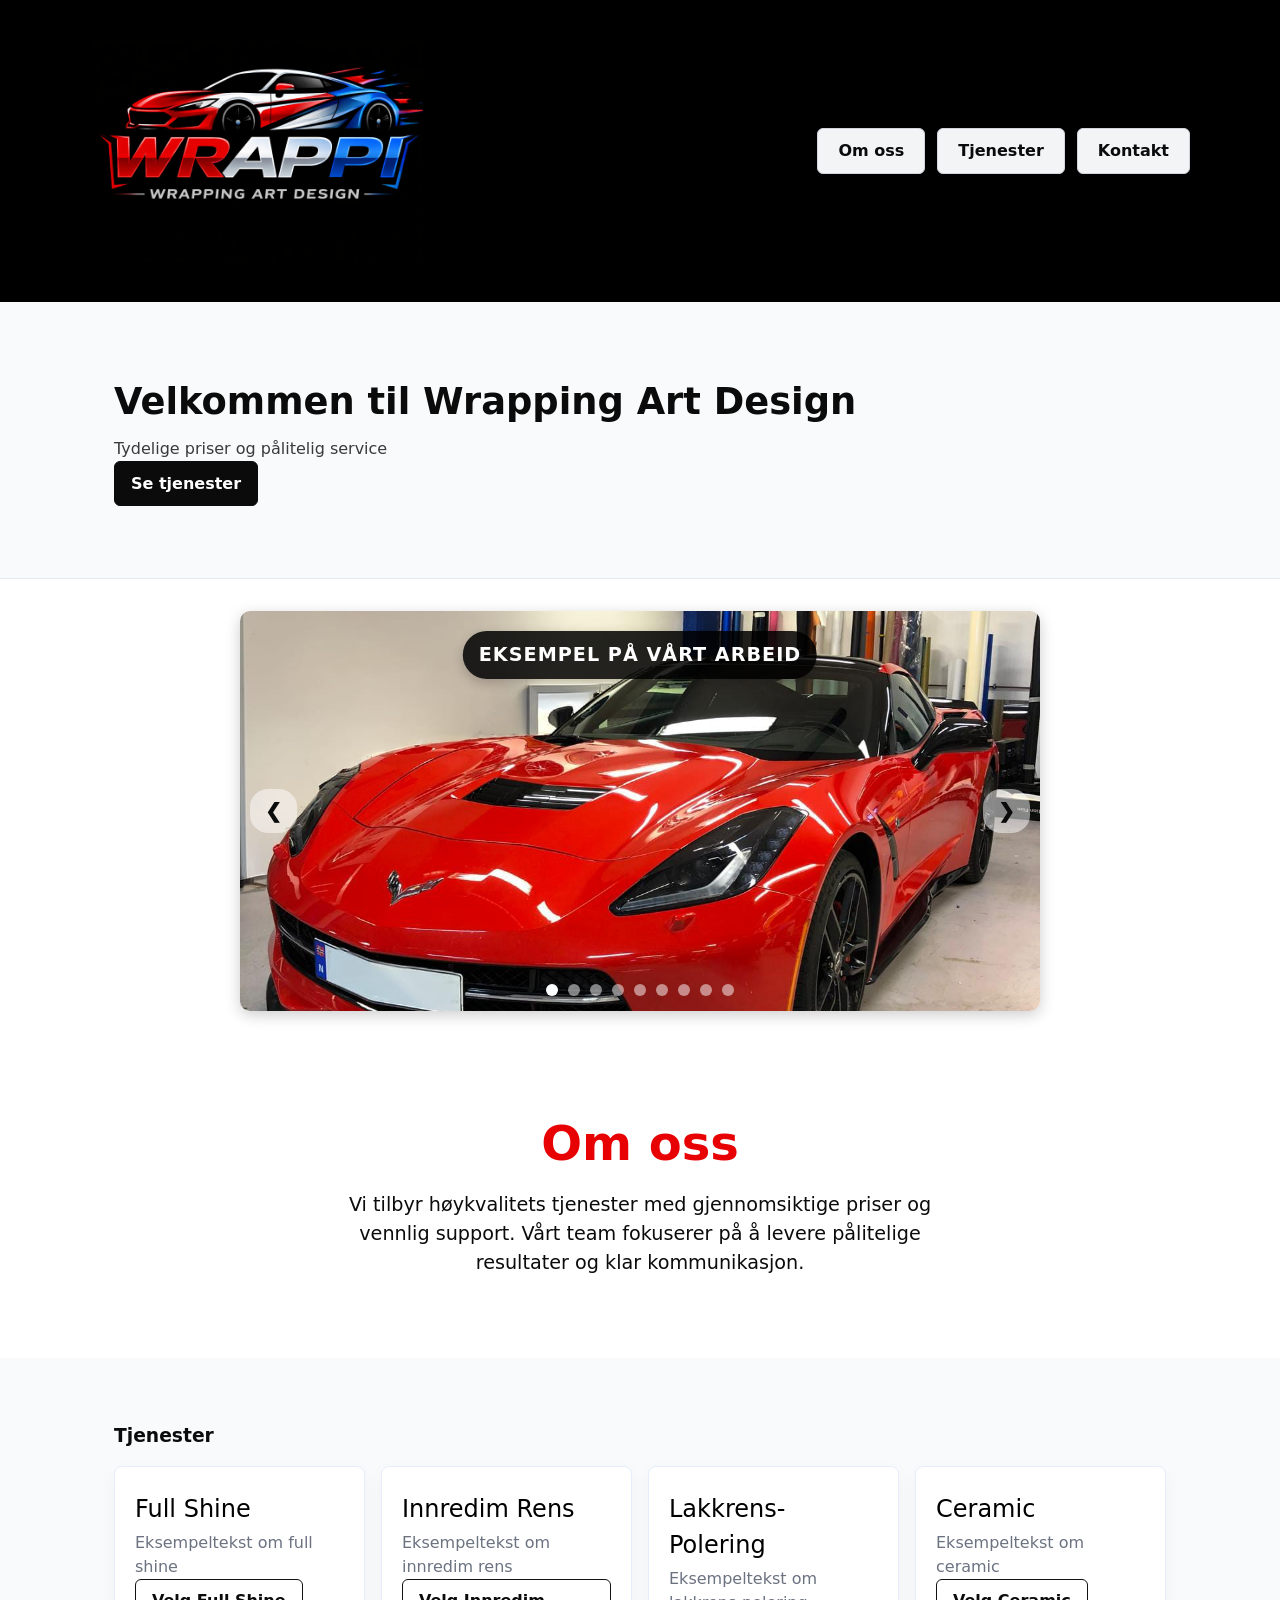
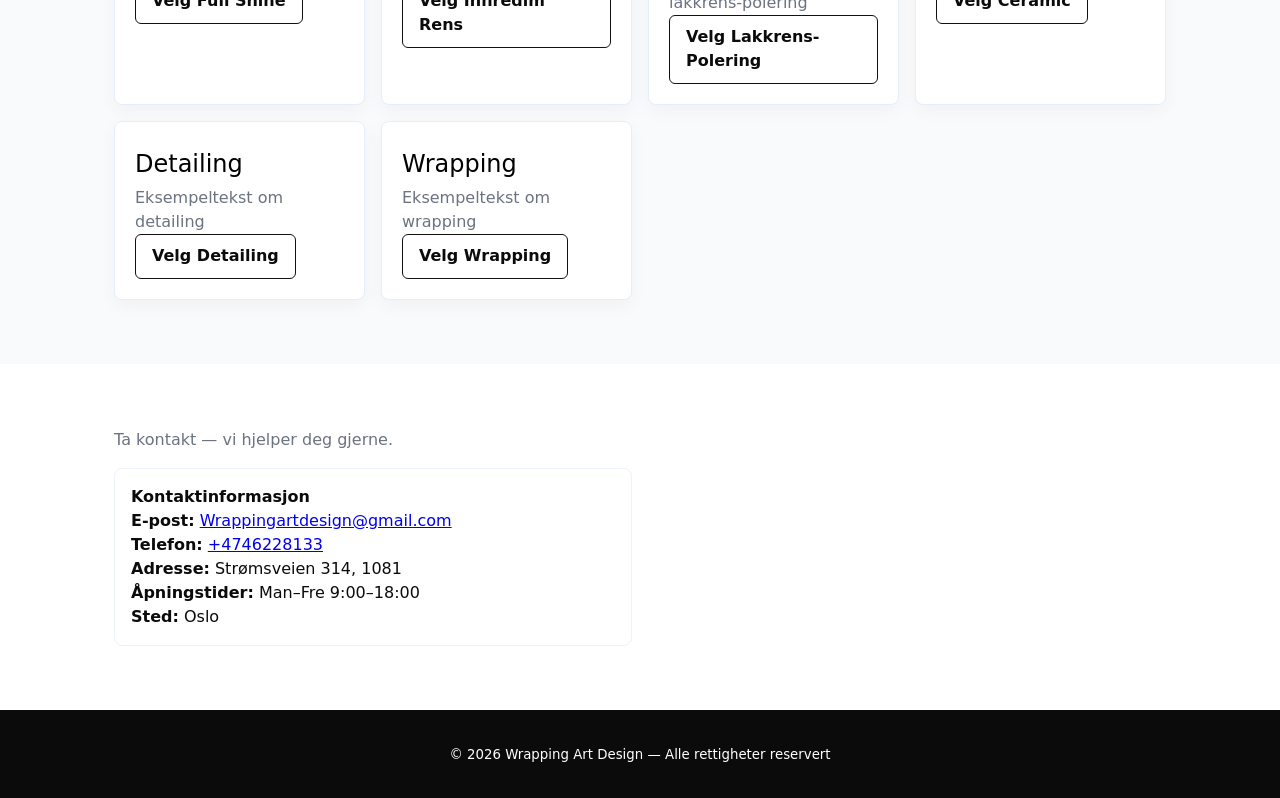
==== commit 3b87583b: "Restore index.html with original content" ====
--- a/index.html
+++ b/index.html
@@ -1,695 +1,184 @@
-<!DOCTYPE html>
-<html lang="en">
-<head>
-  <meta charset="UTF-8" />
-  <meta name="viewport" content="width=device-width, initial-scale=1.0" />
-  <meta name="description" content="Wrappi – the smart packaging and delivery platform that connects businesses with customers seamlessly." />
-  <title>Wrappi – Smart Packaging &amp; Delivery Solutions</title>
-  <link rel="preconnect" href="https://fonts.googleapis.com" />
-  <link rel="preconnect" href="https://fonts.gstatic.com" crossorigin />
-  <link
-    href="https://fonts.googleapis.com/css2?family=Inter:wght@400;500;600;700;800;900&display=swap"
-    rel="stylesheet"
-  />
-  <link rel="stylesheet" href="style.css" />
-</head>
-<body>
-
-  <!-- ===================== NAVBAR ===================== -->
-  <nav class="navbar" id="navbar" aria-label="Main navigation">
-    <div class="container">
-      <div class="navbar__inner">
-
-        <a href="#" class="navbar__logo" aria-label="Wrappi home">
-          Wrap<span>pi</span>
-        </a>
-
-        <ul class="navbar__links" role="list">
-          <li><a href="#features">Services</a></li>
-          <li><a href="#how">How It Works</a></li>
-          <li><a href="#about">About</a></li>
-          <li><a href="#pricing">Pricing</a></li>
-          <li><a href="#contact">Contact</a></li>
-        </ul>
-
-        <div class="navbar__cta">
-          <a href="#contact" class="btn btn-primary">Get Started</a>
-        </div>
-
-        <button
-          class="navbar__hamburger"
-          id="hamburger"
-          aria-label="Toggle navigation menu"
-          aria-expanded="false"
-          aria-controls="navLinks"
-        >
-          <span></span>
-          <span></span>
-          <span></span>
-        </button>
-
-      </div>
-    </div>
-  </nav>
-
-  <!-- ===================== HERO ===================== -->
-  <section class="hero" id="home" aria-labelledby="hero-heading">
-    <div class="container">
-      <div class="hero__grid">
-
-        <div class="hero__content">
-          <div class="hero__badge" aria-hidden="true">
-            🚀 &nbsp;Trusted by 5,000+ businesses
-          </div>
-          <h1 class="hero__title" id="hero-heading">
-            Packaging &amp; delivery<br />
-            <em>reimagined</em> for your<br />
-            business
-          </h1>
-          <p class="hero__subtitle">
-            Wrappi makes it effortless to manage packaging, automate fulfilment,
-            and delight your customers—all from one intuitive platform.
-          </p>
-          <div class="hero__actions">
-            <a href="#contact" class="btn btn-primary">Start for Free</a>
-            <a href="#how" class="btn btn-outline">See How It Works</a>
-          </div>
-          <div class="hero__stats" aria-label="Key statistics">
-            <div>
-              <div class="hero__stat-number">
-                <span data-target="5000">0</span>+
-              </div>
-              <div class="hero__stat-label">Happy Clients</div>
-            </div>
-            <div>
-              <div class="hero__stat-number">
-                <span data-target="98">0</span>%
-              </div>
-              <div class="hero__stat-label">On-time Delivery</div>
-            </div>
-            <div>
-              <div class="hero__stat-number">
-                <span data-target="120">0</span>+
-              </div>
-              <div class="hero__stat-label">Cities Covered</div>
-            </div>
-          </div>
-        </div>
-
-        <div class="hero__visual" aria-hidden="true">
-          <div class="hero__graphic">
-            <div class="hero__ring hero__ring--outer"></div>
-            <div class="hero__ring hero__ring--mid"></div>
-            <div class="hero__ring hero__ring--inner"></div>
-            <div class="hero__center-box">
-              <div class="hero__center-icon">📦</div>
-              <div class="hero__center-text">Wrappi</div>
-            </div>
-            <div class="hero__orbit-dot hero__orbit-dot--1"></div>
-            <div class="hero__orbit-dot hero__orbit-dot--2"></div>
-            <div class="hero__orbit-dot hero__orbit-dot--3"></div>
-            <div class="hero__orbit-dot hero__orbit-dot--4"></div>
-          </div>
-        </div>
-
-      </div>
-    </div>
-  </section>
-
-  <!-- ===================== CLIENTS ===================== -->
-  <div class="clients" aria-label="Trusted by leading companies">
-    <div class="clients__label">Trusted by industry leaders</div>
-    <div class="clients__track" aria-hidden="true">
-      <span class="clients__logo">ShopNest</span>
-      <span class="clients__logo">Delvr Co.</span>
-      <span class="clients__logo">BoxBrand</span>
-      <span class="clients__logo">FreshCart</span>
-      <span class="clients__logo">PackPro</span>
-      <span class="clients__logo">QuickShip</span>
-      <span class="clients__logo">Merkado</span>
-      <span class="clients__logo">Storify</span>
-      <!-- Duplicate for seamless loop -->
-      <span class="clients__logo">ShopNest</span>
-      <span class="clients__logo">Delvr Co.</span>
-      <span class="clients__logo">BoxBrand</span>
-      <span class="clients__logo">FreshCart</span>
-      <span class="clients__logo">PackPro</span>
-      <span class="clients__logo">QuickShip</span>
-      <span class="clients__logo">Merkado</span>
-      <span class="clients__logo">Storify</span>
-    </div>
-  </div>
-
-  <!-- ===================== FEATURES / SERVICES ===================== -->
-  <section class="features" id="features" aria-labelledby="features-heading">
-    <div class="container">
-      <div class="features__header text-center">
-        <span class="section-label">Our Services</span>
-        <h2 class="section-title" id="features-heading">
-          Everything you need to ship<br />smarter
-        </h2>
-        <p class="section-subtitle">
-          From custom packaging design to real-time delivery tracking, Wrappi
-          gives your business the tools to stand out and scale up.
-        </p>
-      </div>
-
-      <div class="features__grid">
-
-        <article class="feature-card" data-animate>
-          <div class="feature-card__icon" aria-hidden="true">🎁</div>
-          <h3 class="feature-card__title">Custom Packaging</h3>
-          <p class="feature-card__body">
-            Design and order branded packaging in minutes. Choose from hundreds
-            of sizes, materials, and finishes—no minimum order required.
-          </p>
-        </article>
-
-        <article class="feature-card" data-animate>
-          <div class="feature-card__icon" aria-hidden="true">🚚</div>
-          <h3 class="feature-card__title">Express Delivery</h3>
-          <p class="feature-card__body">
-            Same-day and next-day delivery options powered by our network of
-            trusted logistics partners across 120+ cities.
-          </p>
-        </article>
-
-        <article class="feature-card" data-animate>
-          <div class="feature-card__icon" aria-hidden="true">📍</div>
-          <h3 class="feature-card__title">Real-time Tracking</h3>
-          <p class="feature-card__body">
-            Live order tracking for you and your customers. Automated
-            notifications keep everyone in the loop at every step.
-          </p>
-        </article>
-
-        <article class="feature-card" data-animate>
-          <div class="feature-card__icon" aria-hidden="true">🔗</div>
-          <h3 class="feature-card__title">Store Integrations</h3>
-          <p class="feature-card__body">
-            Connect with Shopify, WooCommerce, Magento, and more in one click.
-            Orders flow in automatically—zero manual work.
-          </p>
-        </article>
-
-        <article class="feature-card" data-animate>
-          <div class="feature-card__icon" aria-hidden="true">♻️</div>
-          <h3 class="feature-card__title">Eco-friendly Options</h3>
-          <p class="feature-card__body">
-            Reduce your carbon footprint with our certified sustainable packaging
-            materials and carbon-neutral shipping routes.
-          </p>
-        </article>
-
-        <article class="feature-card" data-animate>
-          <div class="feature-card__icon" aria-hidden="true">📊</div>
-          <h3 class="feature-card__title">Analytics Dashboard</h3>
-          <p class="feature-card__body">
-            Gain actionable insights into shipment performance, packaging costs,
-            and customer satisfaction—all in one place.
-          </p>
-        </article>
-
-      </div>
-    </div>
-  </section>
-
-  <!-- ===================== HOW IT WORKS ===================== -->
-  <section class="how" id="how" aria-labelledby="how-heading">
-    <div class="container">
-      <div class="how__header text-center">
-        <span class="section-label">How It Works</span>
-        <h2 class="section-title" id="how-heading">Up and running in minutes</h2>
-        <p class="section-subtitle">
-          No complicated setup, no hidden fees. Get your first order shipped the
-          same day you sign up.
-        </p>
-      </div>
-
-      <div class="how__steps">
-
-        <div class="how__step" data-animate>
-          <div class="how__step-number" aria-hidden="true">1</div>
-          <h3 class="how__step-title">Create Your Account</h3>
-          <p class="how__step-body">
-            Sign up for free in under two minutes. No credit card required to
-            start exploring the platform.
-          </p>
-        </div>
-
-        <div class="how__step" data-animate>
-          <div class="how__step-number" aria-hidden="true">2</div>
-          <h3 class="how__step-title">Connect Your Store</h3>
-          <p class="how__step-body">
-            Link your e-commerce store or import orders via CSV. Wrappi syncs
-            your inventory automatically.
-          </p>
-        </div>
-
-        <div class="how__step" data-animate>
-          <div class="how__step-number" aria-hidden="true">3</div>
-          <h3 class="how__step-title">Choose Packaging</h3>
-          <p class="how__step-body">
-            Pick from our catalogue or upload your own design. Preview in 3D
-            before placing your first order.
-          </p>
-        </div>
-
-        <div class="how__step" data-animate>
-          <div class="how__step-number" aria-hidden="true">4</div>
-          <h3 class="how__step-title">Ship &amp; Delight</h3>
-          <p class="how__step-body">
-            We handle the rest—picking, packing, and delivering to your
-            customers with a smile.
-          </p>
-        </div>
-
-      </div>
-    </div>
-  </section>
-
-  <!-- ===================== ABOUT ===================== -->
-  <section class="about" id="about" aria-labelledby="about-heading">
-    <div class="container">
-      <div class="about__grid">
-
-        <div class="about__image-wrapper" data-animate>
-          <div class="about__image-bg" aria-hidden="true">
-            <div class="about__image-icon">📦</div>
-          </div>
-          <div class="about__badge" aria-label="Founded in 2019">
-            <div class="about__badge-number">2019</div>
-            <div class="about__badge-text">Founded</div>
-          </div>
-        </div>
-
-        <div class="about__text" data-animate>
-          <span class="section-label">About Wrappi</span>
-          <h2 class="section-title" id="about-heading">
-            We believe great packaging<br />builds great brands
-          </h2>
-          <p class="section-subtitle" style="margin-bottom: 1rem;">
-            Wrappi was founded in 2019 with a single mission: make professional
-            packaging and reliable delivery accessible to every business, no
-            matter the size.
-          </p>
-          <p style="font-size:0.95rem; color: var(--color-grey); line-height:1.7; margin-bottom:1.5rem;">
-            Today we serve over 5,000 businesses across 120+ cities, processing
-            millions of packages every year. Our team of packaging experts,
-            logistics engineers, and designers works tirelessly to help our
-            clients turn every delivery into a memorable brand experience.
-          </p>
-          <ul class="about__list">
-            <li>ISO-certified quality assurance on every order</li>
-            <li>Dedicated account manager for Business &amp; Enterprise plans</li>
-            <li>Carbon-neutral shipping available on all routes</li>
-            <li>24/7 customer support via chat, email, and phone</li>
-          </ul>
-        </div>
-
-      </div>
-    </div>
-  </section>
-
-  <!-- ===================== TESTIMONIALS ===================== -->
-  <section class="testimonials" id="testimonials" aria-labelledby="testimonials-heading">
-    <div class="container">
-      <div class="testimonials__header text-center">
-        <span class="section-label">Testimonials</span>
-        <h2 class="section-title" id="testimonials-heading">
-          Loved by businesses everywhere
-        </h2>
-        <p class="section-subtitle">
-          Don't take our word for it—hear from the companies that ship with
-          Wrappi every day.
-        </p>
-      </div>
-
-      <div class="testimonials__grid">
-
-        <article class="testimonial-card" data-animate>
-          <div class="testimonial-card__stars" aria-label="5 stars">★★★★★</div>
-          <p class="testimonial-card__body">
-            "Wrappi cut our packaging costs by 30% while making our unboxing
-            experience truly unforgettable. Our customers constantly compliment
-            the packaging now."
-          </p>
-          <div class="testimonial-card__author">
-            <div class="testimonial-card__avatar" aria-hidden="true">SL</div>
-            <div>
-              <div class="testimonial-card__name">Sophie Laurent</div>
-              <div class="testimonial-card__role">Founder, Bloom Candles</div>
-            </div>
-          </div>
-        </article>
-
-        <article class="testimonial-card" data-animate>
-          <div class="testimonial-card__stars" aria-label="5 stars">★★★★★</div>
-          <p class="testimonial-card__body">
-            "The Shopify integration was live in under five minutes. Orders sync
-            automatically and deliveries go out same-day. It's exactly what a
-            growing store needs."
-          </p>
-          <div class="testimonial-card__author">
-            <div class="testimonial-card__avatar" aria-hidden="true">MR</div>
-            <div>
-              <div class="testimonial-card__name">Marco Rossi</div>
-              <div class="testimonial-card__role">CEO, Sportivo Gear</div>
-            </div>
-          </div>
-        </article>
-
-        <article class="testimonial-card" data-animate>
-          <div class="testimonial-card__stars" aria-label="5 stars">★★★★★</div>
-          <p class="testimonial-card__body">
-            "Real-time tracking has transformed our customer service. Return
-            inquiries dropped by 60% in the first month. Wrappi is an absolute
-            game-changer."
-          </p>
-          <div class="testimonial-card__author">
-            <div class="testimonial-card__avatar" aria-hidden="true">AK</div>
-            <div>
-              <div class="testimonial-card__name">Amara Kone</div>
-              <div class="testimonial-card__role">Operations Manager, GreenBox</div>
-            </div>
-          </div>
-        </article>
-
-      </div>
-    </div>
-  </section>
-
-  <!-- ===================== PRICING ===================== -->
-  <section class="pricing" id="pricing" aria-labelledby="pricing-heading">
-    <div class="container">
-      <div class="pricing__header text-center">
-        <span class="section-label">Pricing</span>
-        <h2 class="section-title" id="pricing-heading">
-          Simple, transparent pricing
-        </h2>
-        <p class="section-subtitle">
-          Start for free, scale as you grow. No hidden fees, no long-term
-          contracts.
-        </p>
-      </div>
-
-      <div class="pricing__grid">
-
-        <!-- Starter -->
-        <div class="pricing-card" data-animate>
-          <div class="pricing-card__plan">Starter</div>
-          <div class="pricing-card__price">
-            <span class="pricing-card__currency">$</span>
-            <span class="pricing-card__amount">0</span>
-          </div>
-          <p class="pricing-card__desc">Perfect for individuals and early-stage businesses.</p>
-          <ul class="pricing-card__features" role="list">
-            <li class="pricing-card__feature">
-              <span class="pricing-card__check" aria-hidden="true">✓</span>
-              Up to 50 orders / month
-            </li>
-            <li class="pricing-card__feature">
-              <span class="pricing-card__check" aria-hidden="true">✓</span>
-              Standard packaging catalogue
-            </li>
-            <li class="pricing-card__feature">
-              <span class="pricing-card__check" aria-hidden="true">✓</span>
-              Basic tracking
-            </li>
-            <li class="pricing-card__feature">
-              <span class="pricing-card__check" aria-hidden="true">✓</span>
-              Email support
-            </li>
-          </ul>
-          <a href="#contact" class="btn btn-outline-dark">Get Started Free</a>
-        </div>
-
-        <!-- Growth (Featured) -->
-        <div class="pricing-card pricing-card--featured" data-animate>
-          <span class="pricing-card__badge">Most Popular</span>
-          <div class="pricing-card__plan">Growth</div>
-          <div class="pricing-card__price">
-            <span class="pricing-card__currency">$</span>
-            <span class="pricing-card__amount">49</span>
-            <span class="pricing-card__period">/ mo</span>
-          </div>
-          <p class="pricing-card__desc">For growing businesses ready to scale.</p>
-          <ul class="pricing-card__features" role="list">
-            <li class="pricing-card__feature">
-              <span class="pricing-card__check" aria-hidden="true">✓</span>
-              Unlimited orders
-            </li>
-            <li class="pricing-card__feature">
-              <span class="pricing-card__check" aria-hidden="true">✓</span>
-              Custom branded packaging
-            </li>
-            <li class="pricing-card__feature">
-              <span class="pricing-card__check" aria-hidden="true">✓</span>
-              Real-time tracking &amp; notifications
-            </li>
-            <li class="pricing-card__feature">
-              <span class="pricing-card__check" aria-hidden="true">✓</span>
-              Store integrations (Shopify, WooCommerce…)
-            </li>
-            <li class="pricing-card__feature">
-              <span class="pricing-card__check" aria-hidden="true">✓</span>
-              Priority support
-            </li>
-          </ul>
-          <a href="#contact" class="btn btn-primary">Start Free Trial</a>
-        </div>
-
-        <!-- Enterprise -->
-        <div class="pricing-card" data-animate>
-          <div class="pricing-card__plan">Enterprise</div>
-          <div class="pricing-card__price">
-            <span class="pricing-card__amount" style="font-size:2.2rem;">Custom</span>
-          </div>
-          <p class="pricing-card__desc">Tailored solutions for high-volume and enterprise needs.</p>
-          <ul class="pricing-card__features" role="list">
-            <li class="pricing-card__feature">
-              <span class="pricing-card__check" aria-hidden="true">✓</span>
-              Everything in Growth
-            </li>
-            <li class="pricing-card__feature">
-              <span class="pricing-card__check" aria-hidden="true">✓</span>
-              Dedicated account manager
-            </li>
-            <li class="pricing-card__feature">
-              <span class="pricing-card__check" aria-hidden="true">✓</span>
-              SLA-backed delivery guarantees
-            </li>
-            <li class="pricing-card__feature">
-              <span class="pricing-card__check" aria-hidden="true">✓</span>
-              Custom API access
-            </li>
-            <li class="pricing-card__feature">
-              <span class="pricing-card__check" aria-hidden="true">✓</span>
-              24/7 phone &amp; chat support
-            </li>
-          </ul>
-          <a href="#contact" class="btn btn-outline-dark">Contact Sales</a>
-        </div>
-
-      </div>
-    </div>
-  </section>
-
-  <!-- ===================== CONTACT ===================== -->
-  <section class="contact" id="contact" aria-labelledby="contact-heading">
-    <div class="container">
-      <div class="contact__header text-center">
-        <span class="section-label">Get In Touch</span>
-        <h2 class="section-title" id="contact-heading">
-          Let's start a conversation
-        </h2>
-        <p class="section-subtitle">
-          Whether you have a question, want a demo, or are ready to get started—
-          we'd love to hear from you.
-        </p>
-      </div>
-
-      <div class="contact__grid">
-
-        <div class="contact__info" data-animate>
-          <h3 class="contact__info-title">Contact Information</h3>
-          <p class="contact__info-body">
-            Our team typically replies within 2 business hours. For urgent
-            matters, call us directly.
-          </p>
-          <ul class="contact__items" role="list">
-            <li class="contact__item">
-              <div class="contact__item-icon" aria-hidden="true">📍</div>
-              <div>
-                <div class="contact__item-label">Address</div>
-                <div class="contact__item-value">42 Rue de la Livraison, Paris, France</div>
-              </div>
-            </li>
-            <li class="contact__item">
-              <div class="contact__item-icon" aria-hidden="true">📞</div>
-              <div>
-                <div class="contact__item-label">Phone</div>
-                <div class="contact__item-value">+33 1 23 45 67 89</div>
-              </div>
-            </li>
-            <li class="contact__item">
-              <div class="contact__item-icon" aria-hidden="true">✉️</div>
-              <div>
-                <div class="contact__item-label">Email</div>
-                <div class="contact__item-value">hello@wrappi.com</div>
-              </div>
-            </li>
-            <li class="contact__item">
-              <div class="contact__item-icon" aria-hidden="true">🕐</div>
-              <div>
-                <div class="contact__item-label">Business Hours</div>
-                <div class="contact__item-value">Mon – Fri, 9:00 – 18:00 CET</div>
-              </div>
-            </li>
-          </ul>
-        </div>
-
-        <div class="contact__form" data-animate>
-          <form id="contactForm" novalidate>
-            <div class="form-row">
-              <div class="form-group">
-                <label for="firstName">First Name</label>
-                <input
-                  type="text"
-                  id="firstName"
-                  name="firstName"
-                  placeholder="Sophie"
-                  required
-                  autocomplete="given-name"
-                />
-              </div>
-              <div class="form-group">
-                <label for="lastName">Last Name</label>
-                <input
-                  type="text"
-                  id="lastName"
-                  name="lastName"
-                  placeholder="Laurent"
-                  required
-                  autocomplete="family-name"
-                />
-              </div>
-            </div>
-            <div class="form-group">
-              <label for="email">Email Address</label>
-              <input
-                type="email"
-                id="email"
-                name="email"
-                placeholder="sophie@company.com"
-                required
-                autocomplete="email"
-              />
-            </div>
-            <div class="form-group">
-              <label for="subject">I'm interested in…</label>
-              <select id="subject" name="subject" required>
-                <option value="" disabled selected>Select a topic</option>
-                <option value="demo">Request a demo</option>
-                <option value="pricing">Pricing information</option>
-                <option value="support">Technical support</option>
-                <option value="enterprise">Enterprise enquiry</option>
-                <option value="other">Something else</option>
-              </select>
-            </div>
-            <div class="form-group">
-              <label for="message">Message</label>
-              <textarea
-                id="message"
-                name="message"
-                placeholder="Tell us a bit about your business and what you need…"
-                required
-              ></textarea>
-            </div>
-            <button type="submit" class="btn btn-primary form__submit">
-              Send Message
-            </button>
-            <div id="formSuccess" class="form__success" role="alert" aria-live="polite">
-              ✅ Thank you! We'll be in touch shortly.
-            </div>
-          </form>
-        </div>
-
-      </div>
-    </div>
-  </section>
-
-  <!-- ===================== FOOTER ===================== -->
-  <footer class="footer" aria-label="Site footer">
-    <div class="container">
-      <div class="footer__grid">
-
-        <div class="footer__brand">
-          <div class="footer__brand-name">Wrap<span>pi</span></div>
-          <p class="footer__brand-desc">
-            Making packaging and delivery simple, beautiful, and sustainable for
-            businesses of every size.
-          </p>
-          <div class="footer__social" aria-label="Social media links">
-            <a href="#" class="footer__social-link" aria-label="Twitter">🐦</a>
-            <a href="#" class="footer__social-link" aria-label="LinkedIn">💼</a>
-            <a href="#" class="footer__social-link" aria-label="Instagram">📸</a>
-            <a href="#" class="footer__social-link" aria-label="Facebook">📘</a>
-          </div>
-        </div>
-
-        <div class="footer__col">
-          <h4 class="footer__col-title">Product</h4>
-          <ul class="footer__links" role="list">
-            <li><a href="#features">Services</a></li>
-            <li><a href="#how">How It Works</a></li>
-            <li><a href="#pricing">Pricing</a></li>
-            <li><a href="#contact">Request Demo</a></li>
-          </ul>
-        </div>
-
-        <div class="footer__col">
-          <h4 class="footer__col-title">Company</h4>
-          <ul class="footer__links" role="list">
-            <li><a href="#about">About Us</a></li>
-            <li><a href="#contact">Careers</a></li>
-            <li><a href="#contact">Press</a></li>
-            <li><a href="#contact">Partners</a></li>
-          </ul>
-        </div>
-
-        <div class="footer__col">
-          <h4 class="footer__col-title">Support</h4>
-          <ul class="footer__links" role="list">
-            <li><a href="#contact">Help Centre</a></li>
-            <li><a href="#contact">API Docs</a></li>
-            <li><a href="#contact">Status</a></li>
-            <li><a href="#contact">Community</a></li>
-          </ul>
-        </div>
-
-      </div>
-
-      <div class="footer__bottom">
-        <p class="footer__copy">
-          &copy; <span id="year"></span> Wrappi. All rights reserved.
-        </p>
-        <nav class="footer__legal" aria-label="Legal links">
-          <a href="#">Privacy Policy</a>
-          <a href="#">Terms of Service</a>
-          <a href="#">Cookie Settings</a>
-        </nav>
-      </div>
-    </div>
-  </footer>
-
-  <!-- Back to top -->
-  <button class="back-to-top" id="backToTop" aria-label="Back to top">↑</button>
-
-  <script>
-    // Dynamic year in footer
-    document.getElementById('year').textContent = new Date().getFullYear();
-  </script>
-  <script src="script.js"></script>
-</body>
-</html>
+
+<!doctype html>
+<html lang="no">
+    <head>
+        <meta charset="utf-8" />
+        <meta name="viewport" content="width=device-width,initial-scale=1" />
+        <title>Wrapping Art Design</title>
+        <link rel="stylesheet" href="styles.css" />
+    </head>
+    <body>
+        <header class="site-header">
+            <div class="container header-inner">
+                
+                <img class="logo1" src="bilder/logo_3.jpeg" alt="Wrapping Art Design-logo">
+                <nav>
+                    <a href="#info">Om oss</a>
+                    <a href="#services">Tjenester</a>
+                    <a href="#kontakt">Kontakt</a>
+                </nav>
+            </div>
+        </header>
+
+        <main>
+            <section class="hero">
+                <div class="container">
+                    <h2>Velkommen til Wrapping Art Design</h2>
+                    <p class="lead">Tydelige priser og pålitelig service</p>
+                    <a class="btn primary" href="#services">Se tjenester</a>
+                </div>
+            </section>
+             <div class="slider-container">
+                <h1 class="slider-title">Eksempel på vårt arbeid</h1>
+                <div class="slider" id="slider">
+                    <div class="slide"><img src="bilder/car1.jpeg" alt="Bil 1"></div>
+                    <div class="slide"><img src="bilder/car1_2.jpeg" alt="Bil 1"></div>
+                    <div class="slide"><img src="bilder/car2.jpeg" alt="Bil 2"></div>
+                    <div class="slide"><img src="bilder/car2_2.jpeg" alt="Bil 2"></div>
+                    <div class="slide"><img src="bilder/car3.jpeg" alt="Bil 3"></div>
+                    <div class="slide"><img src="bilder/car3_2.jpeg" alt="Bil 3"></div>
+                    <div class="slide"><img src="bilder/car4.jpeg" alt="Bil 4"></div>
+                    <div class="slide"><img src="bilder/car4_2.jpeg" alt="Bil 4"></div>
+                    <div class="slide"><img src="bilder/car4_3.jpeg" alt="Bil 4"></div>
+    
+                
+                </div>
+
+                <button class="btn prev" onclick="moveSlide(-1)">&#10094;</button>
+                <button class="btn next" onclick="moveSlide(1)">&#10095;</button>
+
+                <div class="dots-container" id="dots">
+                    <!-- Punkter lages automatisk her -->
+                </div>
+            </div>
+
+           
+
+            <section id="info" class="section">
+                <div class="container">
+                    <h2>Om oss</h2>
+                    <p>
+                        Vi tilbyr høykvalitets tjenester med gjennomsiktige priser og vennlig support. Vårt team fokuserer på
+                        å levere pålitelige resultater og klar kommunikasjon.
+                    </p>
+                    
+                </div>
+            </section>
+            <section id="services" class="section alt">
+                <div class="container">
+                    <h3>Tjenester</h3>
+                    <div class="cards">
+                        <article class="card">
+                            <p class="service">Full Shine</p>
+                            <p class="muted">Eksempeltekst om full shine</p>
+                            <a class="btn" href="full_shine.html">Velg Full Shine</a>
+                        </article>
+
+                        <article class="card">
+                            <p class="service">Innredim Rens</p>
+                            <p class="muted">Eksempeltekst om innredim rens</p>
+                            <a class="btn" href="innredim_rens.html">Velg Innredim Rens</a>
+                        </article>
+
+                        <article class="card">
+                            <p class="service">Lakkrens-Polering</p>
+                            <p class="muted">Eksempeltekst om lakkrens-polering</p>
+                            <a class="btn" href="lakkrens_polering.html">Velg Lakkrens-Polering</a>
+                        </article>
+
+                        <article class="card">
+                            <p class="service">Ceramic</p>
+                            <p class="muted">Eksempeltekst om ceramic</p>
+                            <a class="btn" href="ceramic.html">Velg Ceramic</a>
+                        </article>
+
+                        <article class="card">
+                            <p class="service">Detailing</p>
+                            <p class="muted">Eksempeltekst om detailing</p>
+                            <a class="btn" href="detailing.html">Velg Detailing</a>
+                        </article>
+
+                        <article class="card">
+                            <p class="service">Wrapping</p>
+                            <p class="muted">Eksempeltekst om wrapping</p>
+                            <a class="btn" href="wrapping.html">Velg Wrapping</a>
+                        </article>
+                    </div>
+                </div>
+            </section>
+
+            <section id="kontakt" class="section">
+                <div class="container">
+                    <p class="muted">Ta kontakt — vi hjelper deg gjerne.</p>
+
+                    <div class="contact-grid">
+                        <div class="contact-card">
+                            <h4>Kontaktinformasjon</h4>
+                            <p><strong>E-post:</strong> <a href="mailto:Wrappingartdesign@gmail.com">Wrappingartdesign@gmail.com</a></p>
+                            <p><strong>Telefon:</strong> <a href="tel:+4746228133">+4746228133</a></p>
+                            <p><strong>Adresse:</strong> Strømsveien 314, 1081</p>
+                            <p><strong>Åpningstider:</strong> Man–Fre 9:00–18:00</p>
+                            <p><strong>Sted:</strong> Oslo</p>
+                        </div>
+
+                    </div>
+                </div>
+            </section>
+        </main>
+
+        <footer class="site-footer">
+            <div class="container">
+                <small>© 2026 Wrapping Art Design — Alle rettigheter reservert</small>
+            </div>
+        </footer>
+    <script>
+        const slider = document.getElementById('slider');
+        const slides = document.querySelectorAll('.slide');
+        const dotsContainer = document.getElementById('dots');
+        let currentIndex = 0;
+
+        // Lag punkter automatisk
+        slides.forEach((_, index) => {
+            const dot = document.createElement('div');
+            dot.classList.add('dot');
+            if (index === 0) dot.classList.add('active');
+            dot.addEventListener('click', () => goToSlide(index));
+            dotsContainer.appendChild(dot);
+        });
+
+        const dots = document.querySelectorAll('.dot');
+
+        function updateDots() {
+            dots.forEach((dot, index) => {
+                dot.classList.toggle('active', index === currentIndex);
+            });
+        }
+
+        function moveSlide(direction) {
+            currentIndex += direction;
+            if (currentIndex < 0) {
+                currentIndex = slides.length - 1;
+            } else if (currentIndex >= slides.length) {
+                currentIndex = 0;
+            }
+            updateSlider();
+        }
+
+        function goToSlide(index) {
+            currentIndex = index;
+            updateSlider();
+        }
+
+        function updateSlider() {
+            slider.style.transform = `translateX(-${currentIndex * 100}%)`;
+            updateDots();
+        }
+
+        // Automatisk bytte hvert 5. sekund
+        setInterval(() => {
+            moveSlide(1);
+        }, 5000);
+    </script>
+    </body>
+
+</html>
--- a/styles.css
+++ b/styles.css
@@ -0,0 +1,240 @@
+/* Theme: black, white */
+:root{
+    --blue:#000000;
+  --dark:#0b0b0b;
+  --white:#ffffff;
+  --muted:#6b7280;
+  --container:1100px;
+}
+*{box-sizing:border-box}
+html,body{width:100%;overflow-x:hidden}
+body{
+  margin:0;
+  font-family:Inter, system-ui, -apple-system, "Segoe UI", Roboto, "Helvetica Neue", Arial;
+  color:var(--dark);
+  background:var(--white);
+    line-height:1.5;
+  -webkit-font-smoothing:antialiased;
+}
+ 
+.container{max-width:var(--container);margin:0 auto;padding:1rem clamp(1rem,2.5vw,1.5rem)}
+.site-header{background:black;padding:1.25rem 0;border-bottom:none;min-height:92px}
+.header-inner{display:flex;align-items:center;justify-content:space-between;flex-wrap:wrap;padding:1.25rem 0;gap:1rem}
+.site-header a{
+    border: 1px solid #d1d5db;
+    border-radius: 6px;
+    padding: 0.6rem 1.25rem;
+    background-color: #f3f4f6;
+    color: var(--dark);
+    text-decoration: none;
+    font-weight: 600;
+    font-size: 1rem;
+    cursor: pointer; 
+    transition: background-color 0.2s ease, border-color 0.2s ease, transform 0.15s ease, box-shadow 0.2s ease; 
+    display: inline-block;
+}
+
+.site-header a:hover{
+    background-color: #e5e7eb;
+    border-color: #cbd5e1;
+    transform: translateY(-1px);
+    box-shadow: 0 6px 14px rgba(0, 0, 0, 0.22);
+}
+
+.site-header a:active{
+    transform: translateY(1px);
+    box-shadow: none;
+}
+
+.site-header a:focus-visible{
+    outline: 2px solid #ffffff;
+    outline-offset: 2px;
+}
+
+.brand{color:var(--blue);margin:0;font-size:1.75rem;font-weight:800;display:flex;align-items:center;gap:0.75rem}
+nav{display:flex;flex-wrap:wrap;gap:0.75rem;justify-content:flex-end}
+nav a{text-decoration:none;margin-left:0;font-weight:700;font-size:1.05rem;}
+nav a:hover{color:var(--dark)}
+.logo1,img {max-width:100%;height:auto}
+.logo1 {
+    width: clamp(270px, 26vw, 400px);
+    max-width: 400px;
+    height: auto;
+    display: block;
+    border-radius: 8px;
+    object-fit: contain;
+    margin-right: 0.75rem;
+    flex: 0 0 auto;
+    align-self: center;
+    transition: width .12s ease;
+}
+
+
+.hero{background:#f8fafc;color:var(--dark);padding:3.5rem 0;border-bottom:1px solid #e2e8f0}
+.hero .lead{opacity:0.8;max-width:65ch}
+.hero h2{margin:0 0 0.5rem;font-size:clamp(1.6rem,3.2vw,2.3rem)}
+.btn{display:inline-block;padding:0.6rem 1rem;border-radius:6px;border:1px solid #111;background:transparent;color:var(--dark);text-decoration:none;font-weight:600;transition:transform 0.15s ease, box-shadow 0.2s ease, background-color 0.2s ease, color 0.2s ease}
+.btn.primary{background:var(--dark);color:var(--white);border-color:var(--dark)}
+.btn:not(.prev):not(.next):hover{transform:translateY(-2px);box-shadow:0 8px 18px rgba(0,0,0,0.16)}
+.btn:not(.prev):not(.next):active{transform:translateY(0);box-shadow:none}
+.btn:not(.prev):not(.next):focus-visible{outline:2px solid #111;outline-offset:2px}
+.btn.primary:hover{background:#111827;border-color:#111827}
+
+.section{padding:3rem 0}
+.section.alt{background:#f8fafc}
+.section h3{margin-top:0}
+
+#info .container{text-align:center}
+#info h2{margin:0 0 0.75rem;font-size:clamp(2rem,4.2vw,3rem); color: #E70103;}
+#info p{margin:0 auto 1rem;max-width:600px;font-size:1.2rem}
+.info-list{padding-left:1rem}
+
+
+
+.cards{display:grid;grid-template-columns:repeat(auto-fit,minmax(220px,1fr));gap:1rem;margin-top:1rem}
+.card{background:var(--white);border-radius:8px;padding:1.25rem;border:1px solid #e6eefc;box-shadow:0 6px 18px rgba(0,0,0,0.04)}
+.card h4{margin:0 0 0.25rem}
+.service{font-size:1.5rem;color:var(--blue);margin:0.25rem 0}
+.price{font-size:1.2rem;color:#0d6efd;font-weight:700;margin-top:0.75rem}
+.muted{color:var(--muted)}
+
+.contact-grid{display:grid;grid-template-columns:1fr 1fr;gap:1rem;align-items:start;margin-top:1rem}
+.contact-card{background:#fff;padding:1rem;border-radius:8px;border:1px solid #eef2ff}
+.contact-form{display:flex;flex-direction:column;gap:0.5rem}
+.contact-form input,.contact-form textarea{padding:0.6rem;border-radius:6px;border:1px solid #d1d5db}
+.form-actions{display:flex;gap:0.5rem;margin-top:0.75rem}
+
+.site-footer{background:#0b0b0b;color:var(--white);padding:1rem 0;text-align:center}
+
+* {
+    box-sizing: border-box;
+    margin: 0;
+    padding: 0;
+ }
+
+
+.slider-container {
+    position: relative;
+    width: min(92%, 800px);
+    max-width: 800px; 
+    
+    margin: 2rem auto;
+    overflow: hidden;
+    border-radius: 10px;
+    box-shadow: 0 4px 15px rgba(0, 0, 0, 0.2);
+}
+
+.slider-title {
+    position: absolute;
+    top: 20px;
+    left: 50%;
+    transform: translateX(-50%);
+    z-index: 20;
+    background: rgba(0, 0, 0, 0.85);
+    color: white;
+    padding: 0.6rem 1rem;
+    border-radius: 50px;
+    font-weight: 700;
+    font-size: clamp(0.8rem, 2.1vw, 1.2rem);
+    text-transform: uppercase;
+    letter-spacing: 1px;
+    pointer-events: none;
+    box-shadow: 0 4px 12px rgba(0,0,0,0.2);
+    width: max-content;
+    max-width: 90%;
+    text-align: center;
+}
+
+.slider {
+    display: flex;
+    transition: transform 0.5s ease-in-out;
+}
+
+.slide {
+    min-width: 100%;
+}
+
+.slide img {
+    width: 100%;
+    display: block;
+    object-fit: cover;
+    height: clamp(220px, 45vw, 400px);
+}
+
+/* Slider buttons */
+.slider-container .btn {
+    position: absolute;
+    top: 50%;
+    transform: translateY(-50%);
+    background-color: rgba(255, 255, 255, 0.5);
+    border: none;
+    padding: 10px 15px;
+    cursor: pointer;
+    border-radius: 40%;
+    font-size: 20px;
+    transition: background-color 0.3s;
+    z-index: 10;
+}
+
+.slider-container .btn:hover {
+    background-color: rgba(255, 255, 255, 0.8);
+}
+
+.prev {
+    left: 10px;
+}
+
+.next {
+    right: 10px;
+}
+
+/* Indicators */
+.dots-container {
+    position: absolute;
+    bottom: 15px;
+    left: 50%;
+    transform: translateX(-50%);
+    display: flex;
+    gap: 10px;
+}
+
+.dot {
+    width: 12px;
+    height: 12px;
+    background-color: rgba(255, 255, 255, 0.5);
+    border-radius: 50%;
+    cursor: pointer;
+    transition: background-color 0.3s;
+}
+
+.dot.active {
+    background-color: #fff;
+}
+
+@media (max-width:900px){
+    .header-inner{justify-content:center}
+    nav{justify-content:center;width:100%}
+    .site-header a{padding:0.5rem 1rem;font-size:0.95rem}
+    .contact-grid{grid-template-columns:1fr}
+}
+
+@media (max-width:720px){
+  .contact-grid{grid-template-columns:1fr}
+    .header-inner{padding:0.5rem 0}
+        .logo1{width:clamp(150px,48vw,230px);margin-right:0}
+  .hero{padding:2rem 0}
+    .slider-container { width: 96%; margin: 1rem auto; border-radius: 8px; }
+    .slider-title { top: 10px; }
+    .cards{grid-template-columns:1fr}
+}
+
+@media (max-width:480px){
+    .section{padding:2rem 0}
+    .site-header{padding:0.75rem 0;min-height:auto}
+    .site-header a{padding:0.45rem 0.85rem;font-size:0.9rem}
+    .slider-container .btn{padding:8px 12px;font-size:16px}
+    .dots-container{bottom:10px;gap:8px}
+}
+
+
+  
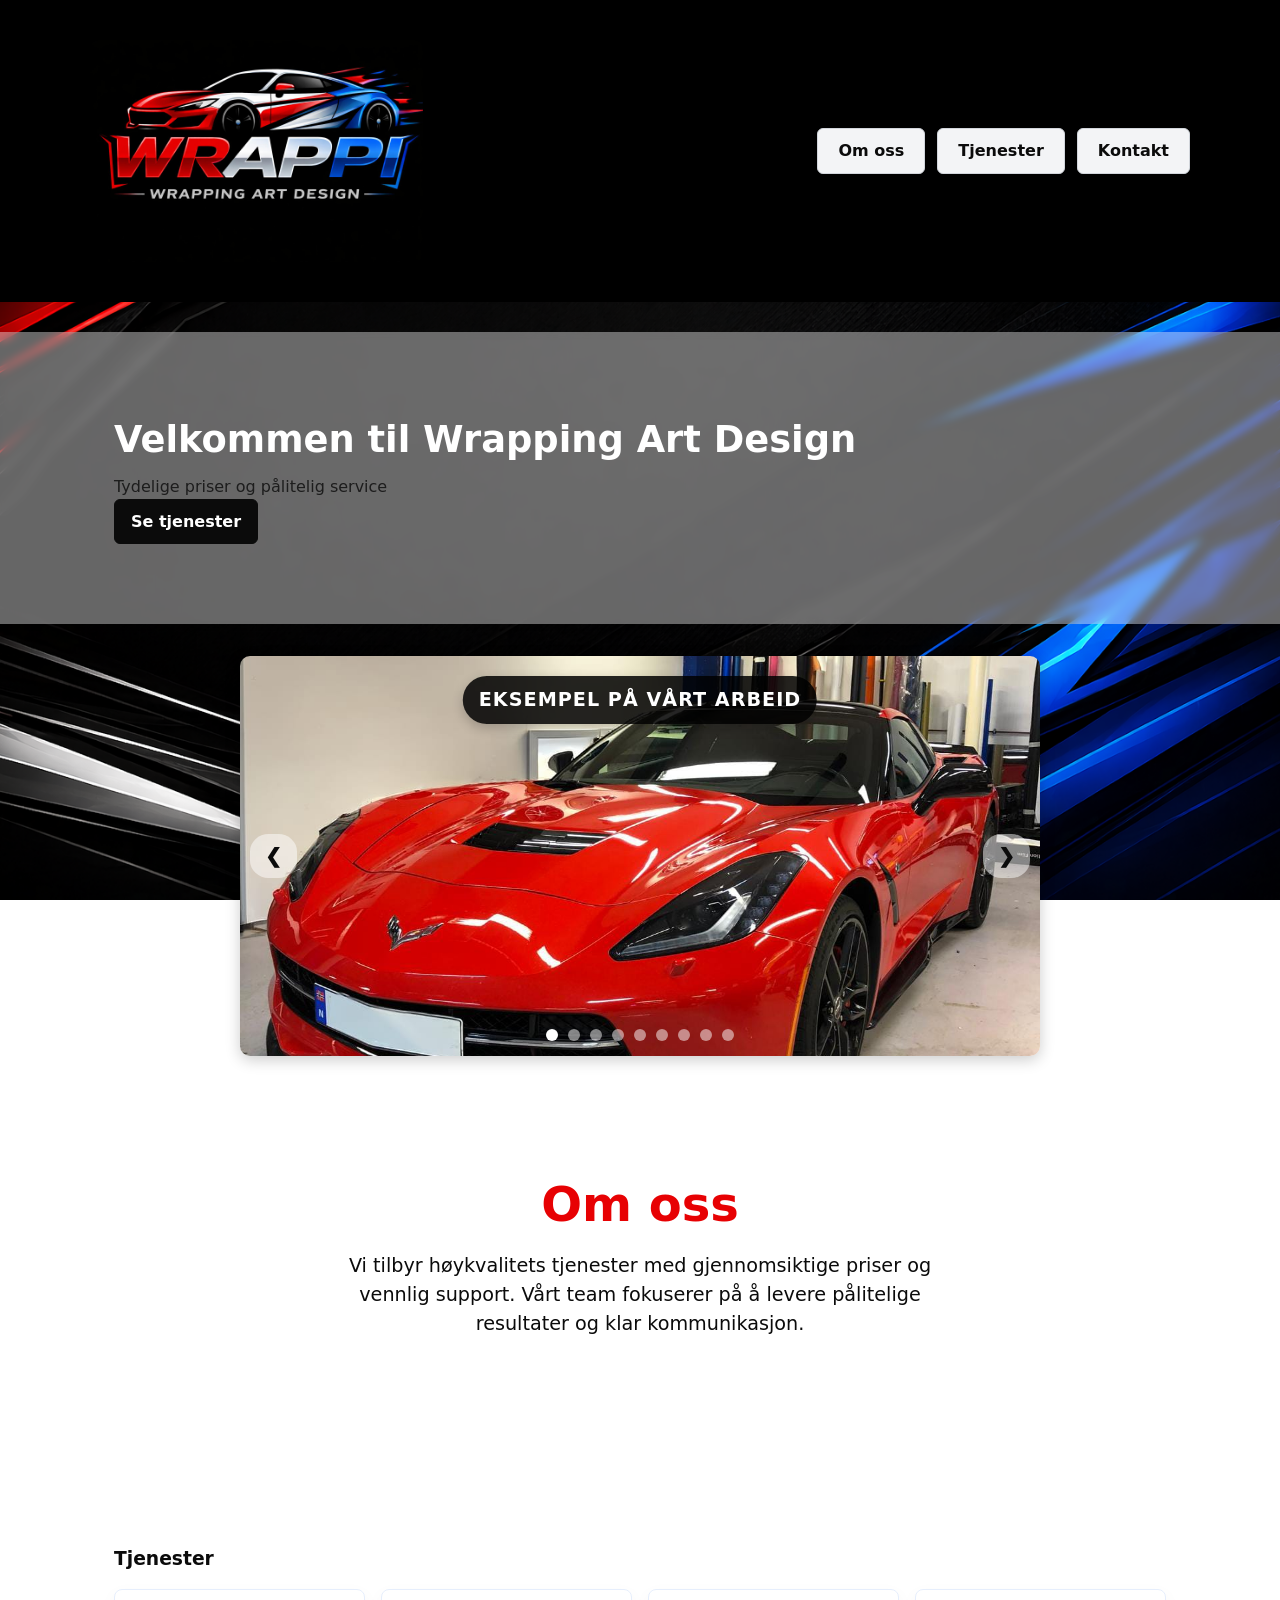
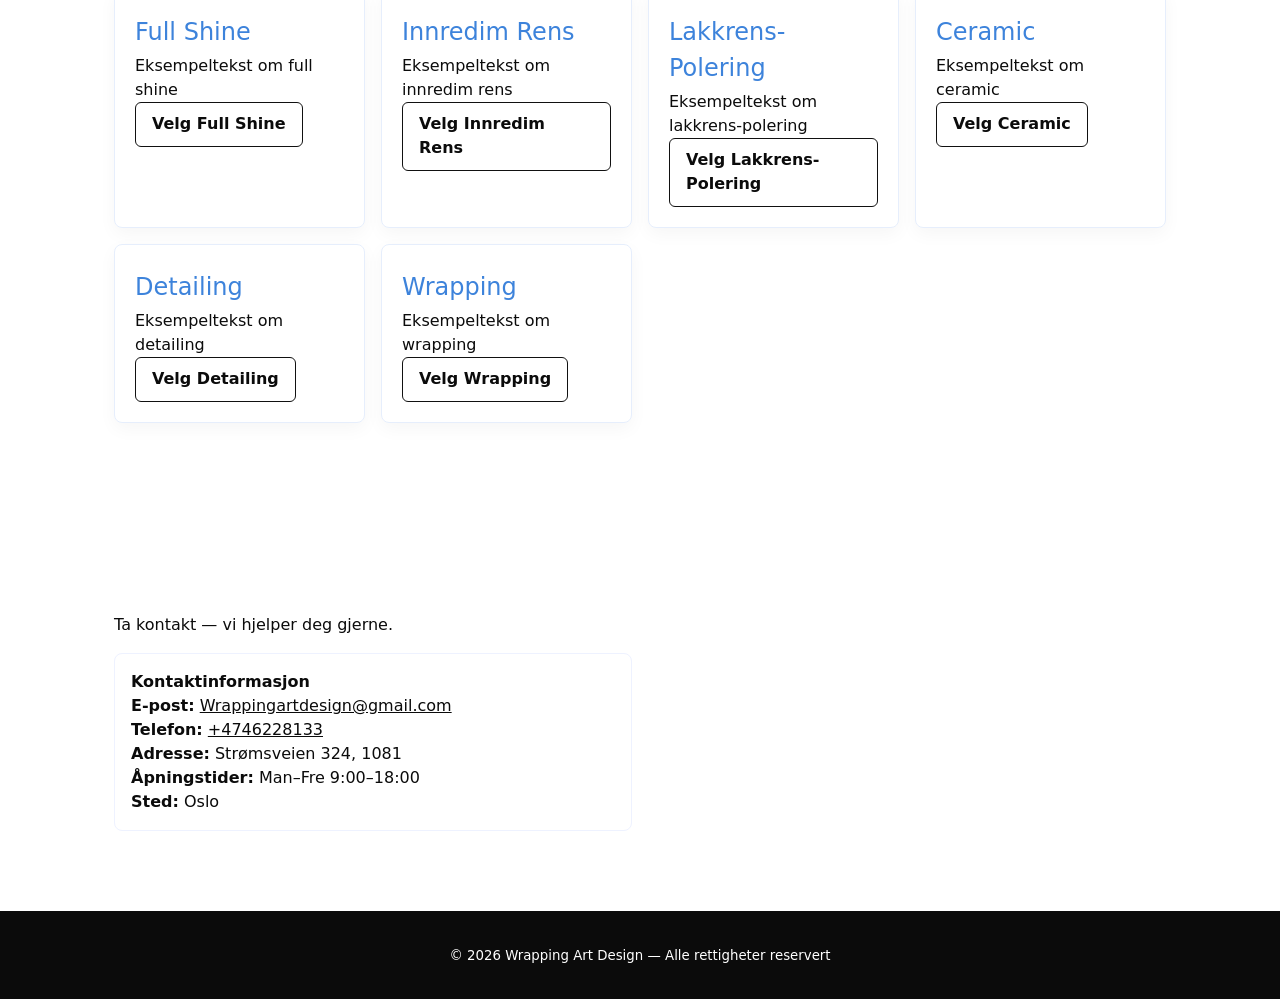
==== commit c82dbbf0: "Update address to Strømsveien 324" ====
--- a/index.html
+++ b/index.html
@@ -1,184 +1,184 @@
-
-<!doctype html>
-<html lang="no">
-    <head>
-        <meta charset="utf-8" />
-        <meta name="viewport" content="width=device-width,initial-scale=1" />
-        <title>Wrapping Art Design</title>
-        <link rel="stylesheet" href="styles.css" />
-    </head>
-    <body>
-        <header class="site-header">
-            <div class="container header-inner">
-                
-                <img class="logo1" src="bilder/logo_3.jpeg" alt="Wrapping Art Design-logo">
-                <nav>
-                    <a href="#info">Om oss</a>
-                    <a href="#services">Tjenester</a>
-                    <a href="#kontakt">Kontakt</a>
-                </nav>
-            </div>
-        </header>
-
-        <main>
-            <section class="hero">
-                <div class="container">
-                    <h2>Velkommen til Wrapping Art Design</h2>
-                    <p class="lead">Tydelige priser og pålitelig service</p>
-                    <a class="btn primary" href="#services">Se tjenester</a>
-                </div>
-            </section>
-             <div class="slider-container">
-                <h1 class="slider-title">Eksempel på vårt arbeid</h1>
-                <div class="slider" id="slider">
-                    <div class="slide"><img src="bilder/car1.jpeg" alt="Bil 1"></div>
-                    <div class="slide"><img src="bilder/car1_2.jpeg" alt="Bil 1"></div>
-                    <div class="slide"><img src="bilder/car2.jpeg" alt="Bil 2"></div>
-                    <div class="slide"><img src="bilder/car2_2.jpeg" alt="Bil 2"></div>
-                    <div class="slide"><img src="bilder/car3.jpeg" alt="Bil 3"></div>
-                    <div class="slide"><img src="bilder/car3_2.jpeg" alt="Bil 3"></div>
-                    <div class="slide"><img src="bilder/car4.jpeg" alt="Bil 4"></div>
-                    <div class="slide"><img src="bilder/car4_2.jpeg" alt="Bil 4"></div>
-                    <div class="slide"><img src="bilder/car4_3.jpeg" alt="Bil 4"></div>
-    
-                
-                </div>
-
-                <button class="btn prev" onclick="moveSlide(-1)">&#10094;</button>
-                <button class="btn next" onclick="moveSlide(1)">&#10095;</button>
-
-                <div class="dots-container" id="dots">
-                    <!-- Punkter lages automatisk her -->
-                </div>
-            </div>
-
-           
-
-            <section id="info" class="section">
-                <div class="container">
-                    <h2>Om oss</h2>
-                    <p>
-                        Vi tilbyr høykvalitets tjenester med gjennomsiktige priser og vennlig support. Vårt team fokuserer på
-                        å levere pålitelige resultater og klar kommunikasjon.
-                    </p>
-                    
-                </div>
-            </section>
-            <section id="services" class="section alt">
-                <div class="container">
-                    <h3>Tjenester</h3>
-                    <div class="cards">
-                        <article class="card">
-                            <p class="service">Full Shine</p>
-                            <p class="muted">Eksempeltekst om full shine</p>
-                            <a class="btn" href="full_shine.html">Velg Full Shine</a>
-                        </article>
-
-                        <article class="card">
-                            <p class="service">Innredim Rens</p>
-                            <p class="muted">Eksempeltekst om innredim rens</p>
-                            <a class="btn" href="innredim_rens.html">Velg Innredim Rens</a>
-                        </article>
-
-                        <article class="card">
-                            <p class="service">Lakkrens-Polering</p>
-                            <p class="muted">Eksempeltekst om lakkrens-polering</p>
-                            <a class="btn" href="lakkrens_polering.html">Velg Lakkrens-Polering</a>
-                        </article>
-
-                        <article class="card">
-                            <p class="service">Ceramic</p>
-                            <p class="muted">Eksempeltekst om ceramic</p>
-                            <a class="btn" href="ceramic.html">Velg Ceramic</a>
-                        </article>
-
-                        <article class="card">
-                            <p class="service">Detailing</p>
-                            <p class="muted">Eksempeltekst om detailing</p>
-                            <a class="btn" href="detailing.html">Velg Detailing</a>
-                        </article>
-
-                        <article class="card">
-                            <p class="service">Wrapping</p>
-                            <p class="muted">Eksempeltekst om wrapping</p>
-                            <a class="btn" href="wrapping.html">Velg Wrapping</a>
-                        </article>
-                    </div>
-                </div>
-            </section>
-
-            <section id="kontakt" class="section">
-                <div class="container">
-                    <p class="muted">Ta kontakt — vi hjelper deg gjerne.</p>
-
-                    <div class="contact-grid">
-                        <div class="contact-card">
-                            <h4>Kontaktinformasjon</h4>
-                            <p><strong>E-post:</strong> <a href="mailto:Wrappingartdesign@gmail.com">Wrappingartdesign@gmail.com</a></p>
-                            <p><strong>Telefon:</strong> <a href="tel:+4746228133">+4746228133</a></p>
-                            <p><strong>Adresse:</strong> Strømsveien 314, 1081</p>
-                            <p><strong>Åpningstider:</strong> Man–Fre 9:00–18:00</p>
-                            <p><strong>Sted:</strong> Oslo</p>
-                        </div>
-
-                    </div>
-                </div>
-            </section>
-        </main>
-
-        <footer class="site-footer">
-            <div class="container">
-                <small>© 2026 Wrapping Art Design — Alle rettigheter reservert</small>
-            </div>
-        </footer>
-    <script>
-        const slider = document.getElementById('slider');
-        const slides = document.querySelectorAll('.slide');
-        const dotsContainer = document.getElementById('dots');
-        let currentIndex = 0;
-
-        // Lag punkter automatisk
-        slides.forEach((_, index) => {
-            const dot = document.createElement('div');
-            dot.classList.add('dot');
-            if (index === 0) dot.classList.add('active');
-            dot.addEventListener('click', () => goToSlide(index));
-            dotsContainer.appendChild(dot);
-        });
-
-        const dots = document.querySelectorAll('.dot');
-
-        function updateDots() {
-            dots.forEach((dot, index) => {
-                dot.classList.toggle('active', index === currentIndex);
-            });
-        }
-
-        function moveSlide(direction) {
-            currentIndex += direction;
-            if (currentIndex < 0) {
-                currentIndex = slides.length - 1;
-            } else if (currentIndex >= slides.length) {
-                currentIndex = 0;
-            }
-            updateSlider();
-        }
-
-        function goToSlide(index) {
-            currentIndex = index;
-            updateSlider();
-        }
-
-        function updateSlider() {
-            slider.style.transform = `translateX(-${currentIndex * 100}%)`;
-            updateDots();
-        }
-
-        // Automatisk bytte hvert 5. sekund
-        setInterval(() => {
-            moveSlide(1);
-        }, 5000);
-    </script>
-    </body>
-
-</html>
+
+<!doctype html>
+<html lang="no">
+    <head>
+        <meta charset="utf-8" />
+        <meta name="viewport" content="width=device-width,initial-scale=1" />
+        <title>Wrapping Art Design</title>
+        <link rel="stylesheet" href="styles.css" />
+    </head>
+    <body>
+        <header class="site-header">
+            <div class="container header-inner">
+                
+                <img class="logo1" src="bilder/logo_3.jpeg" alt="Wrapping Art Design-logo">
+                <nav>
+                    <a href="#info">Om oss</a>
+                    <a href="#services">Tjenester</a>
+                    <a href="#kontakt">Kontakt</a>
+                </nav>
+            </div>
+        </header>
+
+        <main>
+            <section class="hero">
+                <div class="container">
+                    <h2>Velkommen til Wrapping Art Design</h2>
+                    <p class="lead">Tydelige priser og pålitelig service</p>
+                    <a class="btn primary" href="#services">Se tjenester</a>
+                </div>
+            </section>
+             <div class="slider-container">
+                <h1 class="slider-title">Eksempel på vårt arbeid</h1>
+                <div class="slider" id="slider">
+                    <div class="slide"><img src="bilder/car1.jpeg" alt="Bil 1"></div>
+                    <div class="slide"><img src="bilder/car1_2.jpeg" alt="Bil 1"></div>
+                    <div class="slide"><img src="bilder/car2.jpeg" alt="Bil 2"></div>
+                    <div class="slide"><img src="bilder/car2_2.jpeg" alt="Bil 2"></div>
+                    <div class="slide"><img src="bilder/car3.jpeg" alt="Bil 3"></div>
+                    <div class="slide"><img src="bilder/car3_2.jpeg" alt="Bil 3"></div>
+                    <div class="slide"><img src="bilder/car4.jpeg" alt="Bil 4"></div>
+                    <div class="slide"><img src="bilder/car4_2.jpeg" alt="Bil 4"></div>
+                    <div class="slide"><img src="bilder/car4_3.jpeg" alt="Bil 4"></div>
+     
+                 
+                </div>
+
+                <button class="btn prev" onclick="moveSlide(-1)">&#10094;</button>
+                <button class="btn next" onclick="moveSlide(1)">&#10095;</button>
+
+                <div class="dots-container" id="dots">
+                    <!-- Punkter lages automatisk her -->
+                </div>
+            </div>
+
+           
+
+            <section id="info" class="section">
+                <div class="container">
+                    <h2>Om oss</h2>
+                    <p>
+                        Vi tilbyr høykvalitets tjenester med gjennomsiktige priser og vennlig support. Vårt team fokuserer på
+                        å levere pålitelige resultater og klar kommunikasjon.
+                    </p>
+                    
+                </div>
+            </section>
+            <section id="services" class="section alt">
+                <div class="container">
+                    <h3>Tjenester</h3>
+                    <div class="cards">
+                        <article class="card">
+                            <p class="service">Full Shine</p>
+                            <p class="muted">Eksempeltekst om full shine</p>
+                            <a class="btn" href="full_shine.html">Velg Full Shine</a>
+                        </article>
+
+                        <article class="card">
+                            <p class="service">Innredim Rens</p>
+                            <p class="muted">Eksempeltekst om innredim rens</p>
+                            <a class="btn" href="innredim_rens.html">Velg Innredim Rens</a>
+                        </article>
+
+                        <article class="card">
+                            <p class="service">Lakkrens-Polering</p>
+                            <p class="muted">Eksempeltekst om lakkrens-polering</p>
+                            <a class="btn" href="lakkrens_polering.html">Velg Lakkrens-Polering</a>
+                        </article>
+
+                        <article class="card">
+                            <p class="service">Ceramic</p>
+                            <p class="muted">Eksempeltekst om ceramic</p>
+                            <a class="btn" href="ceramic.html">Velg Ceramic</a>
+                        </article>
+
+                        <article class="card">
+                            <p class="service">Detailing</p>
+                            <p class="muted">Eksempeltekst om detailing</p>
+                            <a class="btn" href="detailing.html">Velg Detailing</a>
+                        </article>
+
+                        <article class="card">
+                            <p class="service">Wrapping</p>
+                            <p class="muted">Eksempeltekst om wrapping</p>
+                            <a class="btn" href="wrapping.html">Velg Wrapping</a>
+                        </article>
+                    </div>
+                </div>
+            </section>
+
+            <section id="kontakt" class="section">
+                <div class="container">
+                    <p class="muted">Ta kontakt — vi hjelper deg gjerne.</p>
+
+                    <div class="contact-grid">
+                        <div class="contact-card">
+                            <h4>Kontaktinformasjon</h4>
+                            <p><strong>E-post:</strong> <a href="mailto:Wrappingartdesign@gmail.com">Wrappingartdesign@gmail.com</a></p>
+                            <p><strong>Telefon:</strong> <a href="tel:+4746228133">+4746228133</a></p>
+                            <p><strong>Adresse:</strong> Strømsveien 324, 1081</p>
+                            <p><strong>Åpningstider:</strong> Man–Fre 9:00–18:00</p>
+                            <p><strong>Sted:</strong> Oslo</p>
+                        </div>
+
+                    </div>
+                </div>
+            </section>
+        </main>
+
+        <footer class="site-footer">
+            <div class="container">
+                <small>© 2026 Wrapping Art Design — Alle rettigheter reservert</small>
+            </div>
+        </footer>
+    <script>
+        const slider = document.getElementById('slider');
+        const slides = document.querySelectorAll('.slide');
+        const dotsContainer = document.getElementById('dots');
+        let currentIndex = 0;
+
+        // Lag punkter automatisk
+        slides.forEach((_, index) => {
+            const dot = document.createElement('div');
+            dot.classList.add('dot');
+            if (index === 0) dot.classList.add('active');
+            dot.addEventListener('click', () => goToSlide(index));
+            dotsContainer.appendChild(dot);
+        });
+
+        const dots = document.querySelectorAll('.dot');
+
+        function updateDots() {
+            dots.forEach((dot, index) => {
+                dot.classList.toggle('active', index === currentIndex);
+            });
+        }
+
+        function moveSlide(direction) {
+            currentIndex += direction;
+            if (currentIndex < 0) {
+                currentIndex = slides.length - 1;
+            } else if (currentIndex >= slides.length) {
+                currentIndex = 0;
+            }
+            updateSlider();
+        }
+
+        function goToSlide(index) {
+            currentIndex = index;
+            updateSlider();
+        }
+
+        function updateSlider() {
+            slider.style.transform = `translateX(-${currentIndex * 100}%)`;
+            updateDots();
+        }
+
+        // Automatisk bytte hvert 5. sekund
+        setInterval(() => {
+            moveSlide(1);
+        }, 5000);
+    </script>
+    </body>
+
+</html>
--- a/styles.css
+++ b/styles.css
@@ -1,6 +1,5 @@
-/* Theme: black, white */
 :root{
-    --blue:#000000;
+    --blue:#3D83DB;
   --dark:#0b0b0b;
   --white:#ffffff;
   --muted:#6b7280;
@@ -11,10 +10,14 @@
 body{
   margin:0;
   font-family:Inter, system-ui, -apple-system, "Segoe UI", Roboto, "Helvetica Neue", Arial;
-  color:var(--dark);
+  color:var(--white);
   background:var(--white);
     line-height:1.5;
   -webkit-font-smoothing:antialiased;
+  background-image: url(bilder/backrund.png);
+  background-size: cover;
+  background-position: center;
+  background-attachment: fixed;
 }
  
 .container{max-width:var(--container);margin:0 auto;padding:1rem clamp(1rem,2.5vw,1.5rem)}
@@ -70,8 +73,16 @@
 }
 
 
-.hero{background:#f8fafc;color:var(--dark);padding:3.5rem 0;border-bottom:1px solid #e2e8f0}
-.hero .lead{opacity:0.8;max-width:65ch}
+.hero{
+  background: rgba(255, 255, 255, 0.4);
+  backdrop-filter: blur(4px);
+  -webkit-backdrop-filter: blur(12px);
+  padding: 4rem 0;
+  border-bottom: 2px solid var(--milky-border); /* Added Border */
+  border-top: 1px solid var(--milky-border);
+  margin-top: 30px;
+}
+.hero .lead{opacity:0.8;max-width:65ch;color:var(--dark)}
 .hero h2{margin:0 0 0.5rem;font-size:clamp(1.6rem,3.2vw,2.3rem)}
 .btn{display:inline-block;padding:0.6rem 1rem;border-radius:6px;border:1px solid #111;background:transparent;color:var(--dark);text-decoration:none;font-weight:600;transition:transform 0.15s ease, box-shadow 0.2s ease, background-color 0.2s ease, color 0.2s ease}
 .btn.primary{background:var(--dark);color:var(--white);border-color:var(--dark)}
@@ -80,25 +91,56 @@
 .btn:not(.prev):not(.next):focus-visible{outline:2px solid #111;outline-offset:2px}
 .btn.primary:hover{background:#111827;border-color:#111827}
 
-.section{padding:3rem 0}
+.section{padding:3rem}
 .section.alt{background:#f8fafc}
 .section h3{margin-top:0}
 
+#info{
+ background: rgba(255, 255, 255, 0.4);
+  backdrop-filter: blur(4px);
+  -webkit-backdrop-filter: blur(12px);
+  padding: 4rem 0;
+  border-bottom: 2px solid var(--milky-border); /* Added Border */
+  border-top: 1px solid var(--milky-border);
+  margin-top: 30px;
+    border-radius: 40px;
+}
 #info .container{text-align:center}
 #info h2{margin:0 0 0.75rem;font-size:clamp(2rem,4.2vw,3rem); color: #E70103;}
-#info p{margin:0 auto 1rem;max-width:600px;font-size:1.2rem}
+#info p{margin:0 auto 1rem;max-width:600px;font-size:1.2rem;color:var(--dark)}
 .info-list{padding-left:1rem}
 
-
+#services {
+  background: rgba(255, 255, 255, 0.4);
+  backdrop-filter: blur(4px);
+  -webkit-backdrop-filter: blur(12px);
+  padding: 4rem 0;
+  border-bottom: 2px solid var(--milky-border); /* Added Border */
+  border-top: 1px solid var(--milky-border);
+  margin-top: 30px;
+}
+
+#services h3, #services .muted {
+  color:var(--dark);
+}
+
+#kontakt {
+  padding: 4rem 0;
+  margin-top: 30px;
+}
+
+#kontakt p, #kontakt h4, #kontakt a {
+  color: var(--dark);
+}
 
 .cards{display:grid;grid-template-columns:repeat(auto-fit,minmax(220px,1fr));gap:1rem;margin-top:1rem}
 .card{background:var(--white);border-radius:8px;padding:1.25rem;border:1px solid #e6eefc;box-shadow:0 6px 18px rgba(0,0,0,0.04)}
 .card h4{margin:0 0 0.25rem}
-.service{font-size:1.5rem;color:var(--blue);margin:0.25rem 0}
+.service{font-size:1.5rem;color:var(--blue);margin:0.25rem 0; color: var(--blue);}
 .price{font-size:1.2rem;color:#0d6efd;font-weight:700;margin-top:0.75rem}
 .muted{color:var(--muted)}
 
-.contact-grid{display:grid;grid-template-columns:1fr 1fr;gap:1rem;align-items:start;margin-top:1rem}
+.contact-grid{display:grid;grid-template-columns:1fr 1fr;gap:1rem;align-items:start;margin-top:1rem; }
 .contact-card{background:#fff;padding:1rem;border-radius:8px;border:1px solid #eef2ff}
 .contact-form{display:flex;flex-direction:column;gap:0.5rem}
 .contact-form input,.contact-form textarea{padding:0.6rem;border-radius:6px;border:1px solid #d1d5db}
@@ -236,5 +278,4 @@
     .dots-container{bottom:10px;gap:8px}
 }
 
-
-  +  
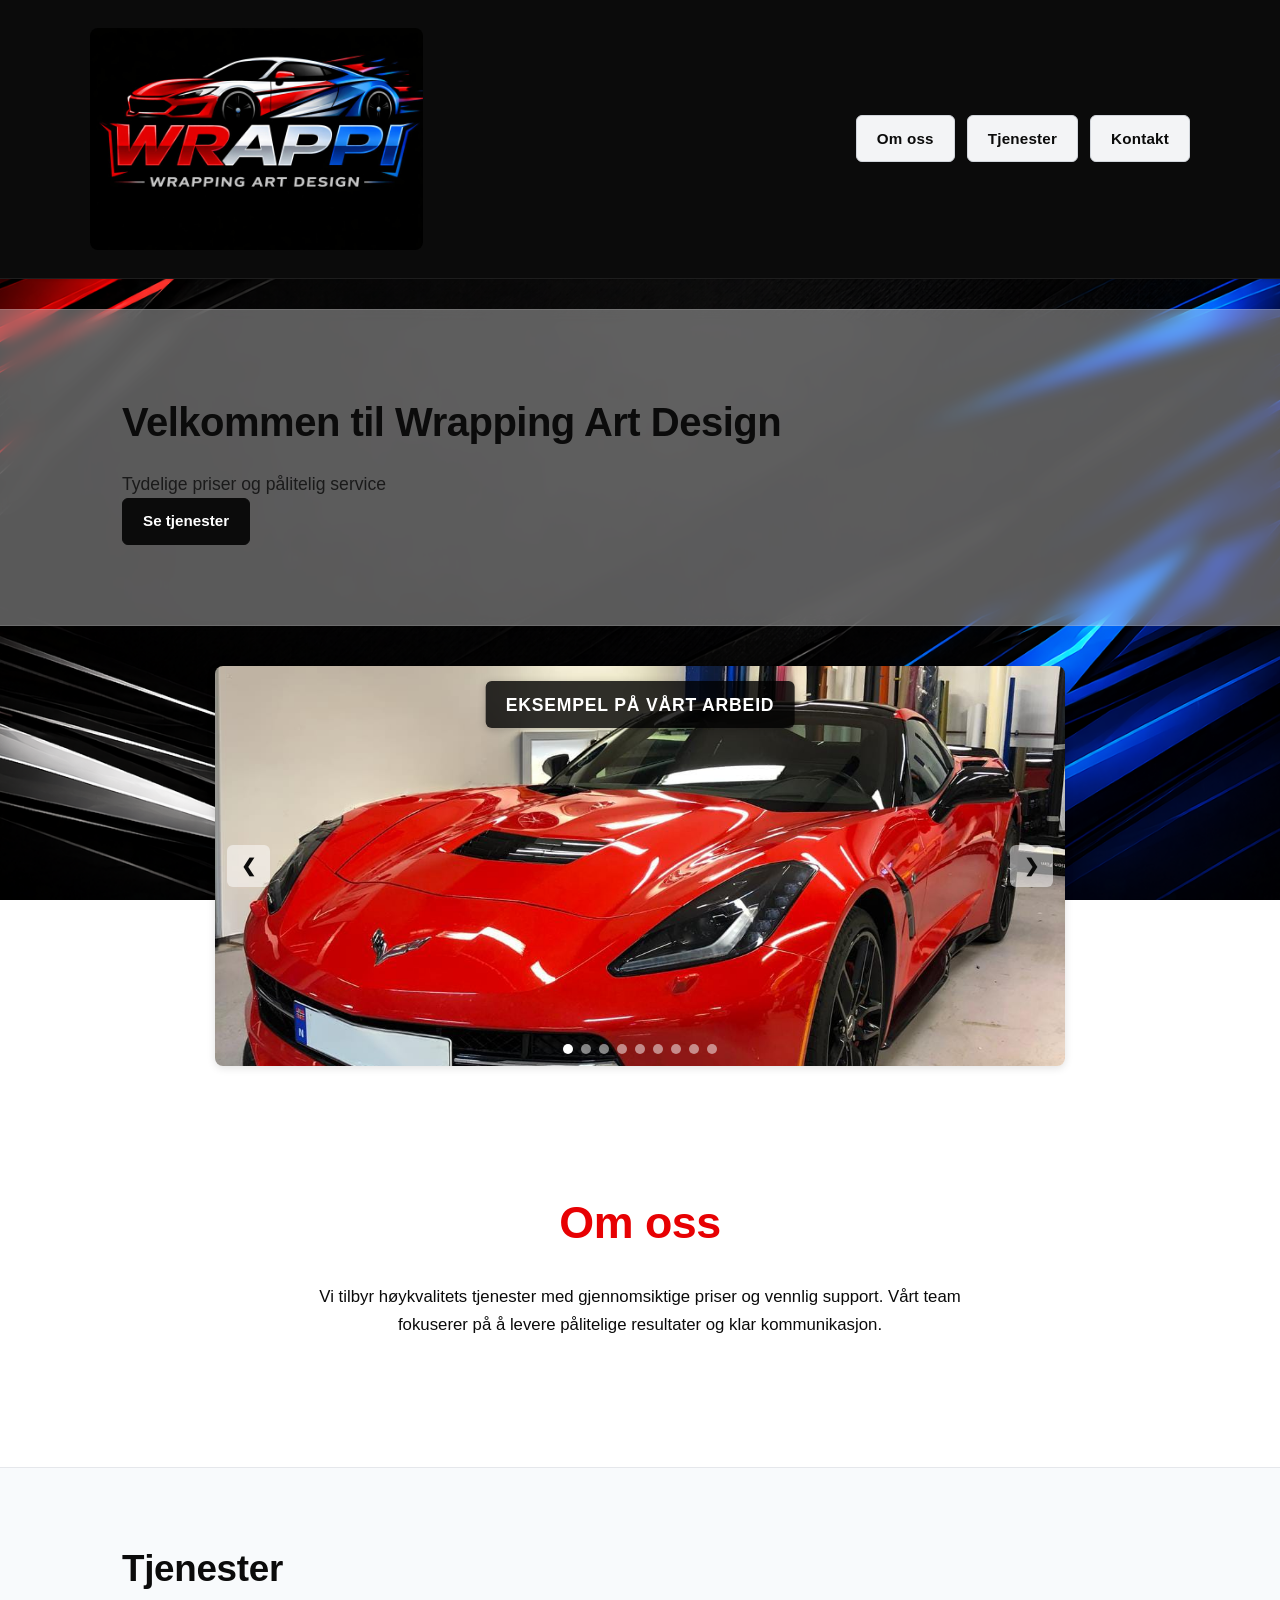
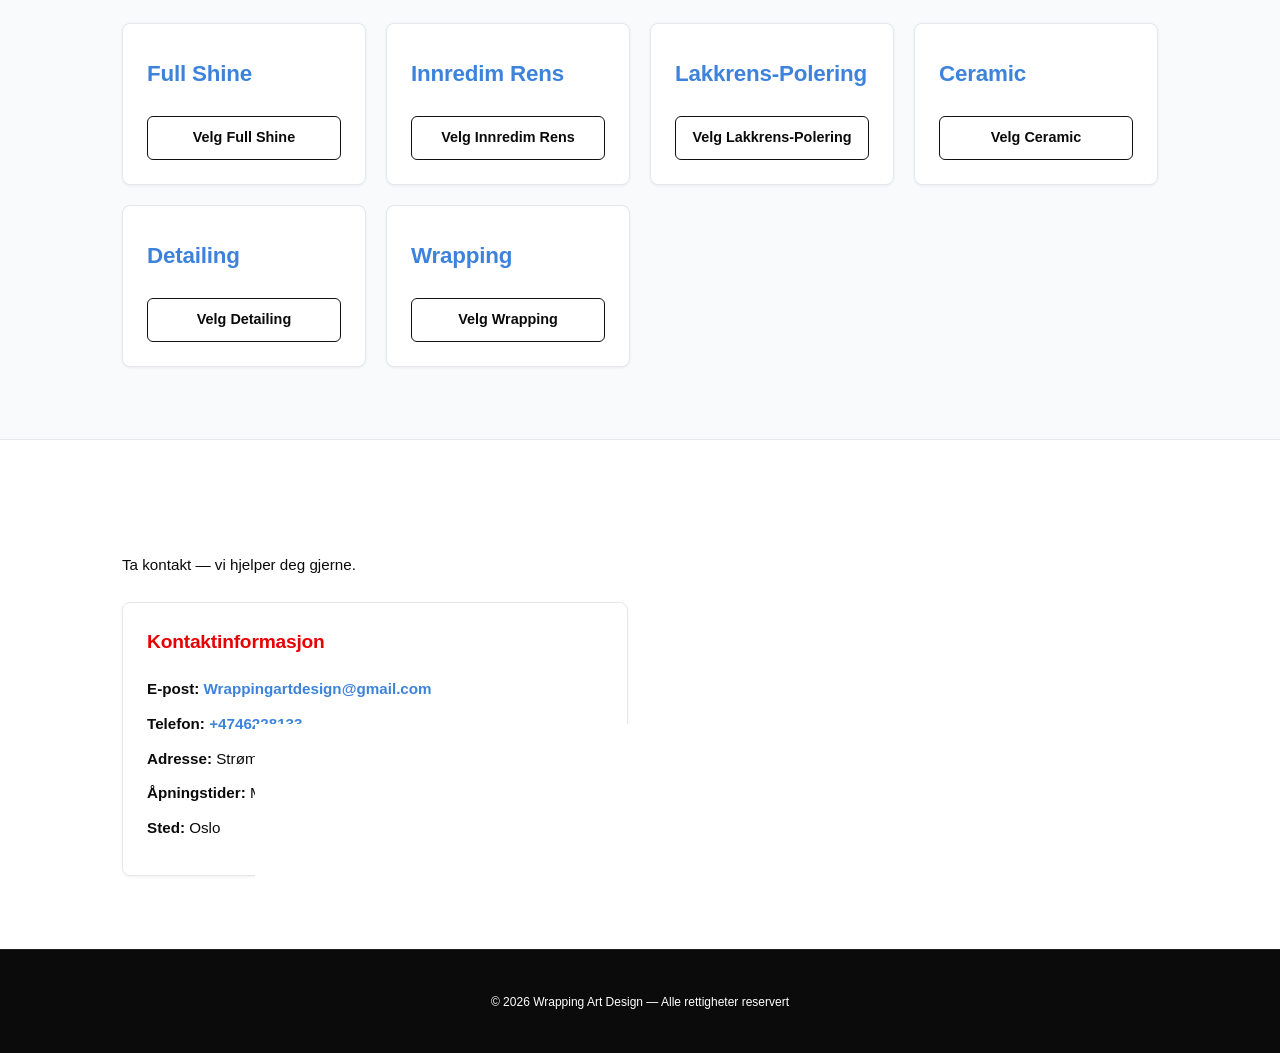
==== commit c87d2cb7: "Update index.html" ====
--- a/index.html
+++ b/index.html
@@ -70,37 +70,37 @@
                     <div class="cards">
                         <article class="card">
                             <p class="service">Full Shine</p>
-                            <p class="muted">Eksempeltekst om full shine</p>
+                            <p class="muted"></p>
                             <a class="btn" href="full_shine.html">Velg Full Shine</a>
                         </article>
 
                         <article class="card">
                             <p class="service">Innredim Rens</p>
-                            <p class="muted">Eksempeltekst om innredim rens</p>
+                            <p class="muted"></p>
                             <a class="btn" href="innredim_rens.html">Velg Innredim Rens</a>
                         </article>
 
                         <article class="card">
                             <p class="service">Lakkrens-Polering</p>
-                            <p class="muted">Eksempeltekst om lakkrens-polering</p>
+                            <p class="muted"></p>
                             <a class="btn" href="lakkrens_polering.html">Velg Lakkrens-Polering</a>
                         </article>
 
                         <article class="card">
                             <p class="service">Ceramic</p>
-                            <p class="muted">Eksempeltekst om ceramic</p>
+                            <p class="muted"></p>
                             <a class="btn" href="ceramic.html">Velg Ceramic</a>
                         </article>
 
                         <article class="card">
                             <p class="service">Detailing</p>
-                            <p class="muted">Eksempeltekst om detailing</p>
+                            <p class="muted"></p>
                             <a class="btn" href="detailing.html">Velg Detailing</a>
                         </article>
 
                         <article class="card">
                             <p class="service">Wrapping</p>
-                            <p class="muted">Eksempeltekst om wrapping</p>
+                            <p class="muted"></p>
                             <a class="btn" href="wrapping.html">Velg Wrapping</a>
                         </article>
                     </div>
--- a/styles.css
+++ b/styles.css
@@ -1,281 +1,336 @@
-:root{
-    --blue:#3D83DB;
-  --dark:#0b0b0b;
-  --white:#ffffff;
-  --muted:#6b7280;
-  --container:1100px;
-}
-*{box-sizing:border-box}
-html,body{width:100%;overflow-x:hidden}
-body{
-  margin:0;
-  font-family:Inter, system-ui, -apple-system, "Segoe UI", Roboto, "Helvetica Neue", Arial;
-  color:var(--white);
-  background:var(--white);
-    line-height:1.5;
-  -webkit-font-smoothing:antialiased;
-  background-image: url(bilder/backrund.png);
-  background-size: cover;
-  background-position: center;
-  background-attachment: fixed;
-}
- 
-.container{max-width:var(--container);margin:0 auto;padding:1rem clamp(1rem,2.5vw,1.5rem)}
-.site-header{background:black;padding:1.25rem 0;border-bottom:none;min-height:92px}
-.header-inner{display:flex;align-items:center;justify-content:space-between;flex-wrap:wrap;padding:1.25rem 0;gap:1rem}
-.site-header a{
-    border: 1px solid #d1d5db;
-    border-radius: 6px;
-    padding: 0.6rem 1.25rem;
-    background-color: #f3f4f6;
-    color: var(--dark);
-    text-decoration: none;
-    font-weight: 600;
-    font-size: 1rem;
-    cursor: pointer; 
-    transition: background-color 0.2s ease, border-color 0.2s ease, transform 0.15s ease, box-shadow 0.2s ease; 
-    display: inline-block;
-}
-
-.site-header a:hover{
-    background-color: #e5e7eb;
-    border-color: #cbd5e1;
-    transform: translateY(-1px);
-    box-shadow: 0 6px 14px rgba(0, 0, 0, 0.22);
-}
-
-.site-header a:active{
-    transform: translateY(1px);
-    box-shadow: none;
-}
-
-.site-header a:focus-visible{
-    outline: 2px solid #ffffff;
-    outline-offset: 2px;
-}
-
-.brand{color:var(--blue);margin:0;font-size:1.75rem;font-weight:800;display:flex;align-items:center;gap:0.75rem}
-nav{display:flex;flex-wrap:wrap;gap:0.75rem;justify-content:flex-end}
-nav a{text-decoration:none;margin-left:0;font-weight:700;font-size:1.05rem;}
-nav a:hover{color:var(--dark)}
-.logo1,img {max-width:100%;height:auto}
-.logo1 {
-    width: clamp(270px, 26vw, 400px);
-    max-width: 400px;
-    height: auto;
-    display: block;
-    border-radius: 8px;
-    object-fit: contain;
-    margin-right: 0.75rem;
-    flex: 0 0 auto;
-    align-self: center;
-    transition: width .12s ease;
-}
-
-
-.hero{
-  background: rgba(255, 255, 255, 0.4);
-  backdrop-filter: blur(4px);
-  -webkit-backdrop-filter: blur(12px);
-  padding: 4rem 0;
-  border-bottom: 2px solid var(--milky-border); /* Added Border */
-  border-top: 1px solid var(--milky-border);
-  margin-top: 30px;
-}
-.hero .lead{opacity:0.8;max-width:65ch;color:var(--dark)}
-.hero h2{margin:0 0 0.5rem;font-size:clamp(1.6rem,3.2vw,2.3rem)}
-.btn{display:inline-block;padding:0.6rem 1rem;border-radius:6px;border:1px solid #111;background:transparent;color:var(--dark);text-decoration:none;font-weight:600;transition:transform 0.15s ease, box-shadow 0.2s ease, background-color 0.2s ease, color 0.2s ease}
-.btn.primary{background:var(--dark);color:var(--white);border-color:var(--dark)}
-.btn:not(.prev):not(.next):hover{transform:translateY(-2px);box-shadow:0 8px 18px rgba(0,0,0,0.16)}
-.btn:not(.prev):not(.next):active{transform:translateY(0);box-shadow:none}
-.btn:not(.prev):not(.next):focus-visible{outline:2px solid #111;outline-offset:2px}
-.btn.primary:hover{background:#111827;border-color:#111827}
-
-.section{padding:3rem}
-.section.alt{background:#f8fafc}
-.section h3{margin-top:0}
-
-#info{
- background: rgba(255, 255, 255, 0.4);
-  backdrop-filter: blur(4px);
-  -webkit-backdrop-filter: blur(12px);
-  padding: 4rem 0;
-  border-bottom: 2px solid var(--milky-border); /* Added Border */
-  border-top: 1px solid var(--milky-border);
-  margin-top: 30px;
-    border-radius: 40px;
-}
-#info .container{text-align:center}
-#info h2{margin:0 0 0.75rem;font-size:clamp(2rem,4.2vw,3rem); color: #E70103;}
-#info p{margin:0 auto 1rem;max-width:600px;font-size:1.2rem;color:var(--dark)}
-.info-list{padding-left:1rem}
-
-#services {
-  background: rgba(255, 255, 255, 0.4);
-  backdrop-filter: blur(4px);
-  -webkit-backdrop-filter: blur(12px);
-  padding: 4rem 0;
-  border-bottom: 2px solid var(--milky-border); /* Added Border */
-  border-top: 1px solid var(--milky-border);
-  margin-top: 30px;
-}
-
-#services h3, #services .muted {
-  color:var(--dark);
-}
-
-#kontakt {
-  padding: 4rem 0;
-  margin-top: 30px;
-}
-
-#kontakt p, #kontakt h4, #kontakt a {
-  color: var(--dark);
-}
-
-.cards{display:grid;grid-template-columns:repeat(auto-fit,minmax(220px,1fr));gap:1rem;margin-top:1rem}
-.card{background:var(--white);border-radius:8px;padding:1.25rem;border:1px solid #e6eefc;box-shadow:0 6px 18px rgba(0,0,0,0.04)}
-.card h4{margin:0 0 0.25rem}
-.service{font-size:1.5rem;color:var(--blue);margin:0.25rem 0; color: var(--blue);}
-.price{font-size:1.2rem;color:#0d6efd;font-weight:700;margin-top:0.75rem}
-.muted{color:var(--muted)}
-
-.contact-grid{display:grid;grid-template-columns:1fr 1fr;gap:1rem;align-items:start;margin-top:1rem; }
-.contact-card{background:#fff;padding:1rem;border-radius:8px;border:1px solid #eef2ff}
-.contact-form{display:flex;flex-direction:column;gap:0.5rem}
-.contact-form input,.contact-form textarea{padding:0.6rem;border-radius:6px;border:1px solid #d1d5db}
-.form-actions{display:flex;gap:0.5rem;margin-top:0.75rem}
-
-.site-footer{background:#0b0b0b;color:var(--white);padding:1rem 0;text-align:center}
-
-* {
-    box-sizing: border-box;
-    margin: 0;
-    padding: 0;
- }
-
-
-.slider-container {
-    position: relative;
-    width: min(92%, 800px);
-    max-width: 800px; 
-    
-    margin: 2rem auto;
-    overflow: hidden;
-    border-radius: 10px;
-    box-shadow: 0 4px 15px rgba(0, 0, 0, 0.2);
-}
-
-.slider-title {
-    position: absolute;
-    top: 20px;
-    left: 50%;
-    transform: translateX(-50%);
-    z-index: 20;
-    background: rgba(0, 0, 0, 0.85);
-    color: white;
-    padding: 0.6rem 1rem;
-    border-radius: 50px;
-    font-weight: 700;
-    font-size: clamp(0.8rem, 2.1vw, 1.2rem);
-    text-transform: uppercase;
-    letter-spacing: 1px;
-    pointer-events: none;
-    box-shadow: 0 4px 12px rgba(0,0,0,0.2);
-    width: max-content;
-    max-width: 90%;
-    text-align: center;
-}
-
-.slider {
-    display: flex;
-    transition: transform 0.5s ease-in-out;
-}
-
-.slide {
-    min-width: 100%;
-}
-
-.slide img {
-    width: 100%;
-    display: block;
-    object-fit: cover;
-    height: clamp(220px, 45vw, 400px);
-}
-
-/* Slider buttons */
-.slider-container .btn {
-    position: absolute;
-    top: 50%;
-    transform: translateY(-50%);
-    background-color: rgba(255, 255, 255, 0.5);
-    border: none;
-    padding: 10px 15px;
-    cursor: pointer;
-    border-radius: 40%;
-    font-size: 20px;
-    transition: background-color 0.3s;
-    z-index: 10;
-}
-
-.slider-container .btn:hover {
-    background-color: rgba(255, 255, 255, 0.8);
-}
-
-.prev {
-    left: 10px;
-}
-
-.next {
-    right: 10px;
-}
-
-/* Indicators */
-.dots-container {
-    position: absolute;
-    bottom: 15px;
-    left: 50%;
-    transform: translateX(-50%);
-    display: flex;
-    gap: 10px;
-}
-
-.dot {
-    width: 12px;
-    height: 12px;
-    background-color: rgba(255, 255, 255, 0.5);
-    border-radius: 50%;
-    cursor: pointer;
-    transition: background-color 0.3s;
-}
-
-.dot.active {
-    background-color: #fff;
-}
-
-@media (max-width:900px){
-    .header-inner{justify-content:center}
-    nav{justify-content:center;width:100%}
-    .site-header a{padding:0.5rem 1rem;font-size:0.95rem}
-    .contact-grid{grid-template-columns:1fr}
-}
-
-@media (max-width:720px){
-  .contact-grid{grid-template-columns:1fr}
-    .header-inner{padding:0.5rem 0}
-        .logo1{width:clamp(150px,48vw,230px);margin-right:0}
-  .hero{padding:2rem 0}
-    .slider-container { width: 96%; margin: 1rem auto; border-radius: 8px; }
-    .slider-title { top: 10px; }
-    .cards{grid-template-columns:1fr}
-}
-
-@media (max-width:480px){
-    .section{padding:2rem 0}
-    .site-header{padding:0.75rem 0;min-height:auto}
-    .site-header a{padding:0.45rem 0.85rem;font-size:0.9rem}
-    .slider-container .btn{padding:8px 12px;font-size:16px}
-    .dots-container{bottom:10px;gap:8px}
-}
-
-  
+:root{
+    --blue:#3D83DB;
+  --dark:#0b0b0b;
+  --white:#ffffff;
+  --muted:#6b7280;
+  --container:1100px;
+  --light-gray:#f3f4f6;
+  --accent:#E70103;
+}
+*{box-sizing:border-box}
+html,body{width:100%;overflow-x:hidden}
+body{
+  margin:0;
+  font-family:-apple-system, BlinkMacSystemFont, "Segoe UI", Roboto, "Helvetica Neue", Arial, sans-serif;
+  color:var(--white);
+  background:var(--white);
+    line-height:1.6;
+  -webkit-font-smoothing:antialiased;
+  -moz-osx-font-smoothing: grayscale;
+  background-image: url(bilder/backrund.png);
+  background-size: cover;
+  background-position: center;
+  background-attachment: fixed;
+}
+ 
+.container{max-width:var(--container);margin:0 auto;padding:1rem clamp(1rem,2.5vw,2rem)}
+.site-header{background:#0b0b0b;padding:1.25rem 0;border-bottom:1px solid rgba(255,255,255,0.08);min-height:92px;box-shadow: 0 1px 3px rgba(0,0,0,0.1)}
+.header-inner{display:flex;align-items:center;justify-content:space-between;flex-wrap:wrap;padding:0.5rem 0;gap:1.5rem}
+.site-header a{
+    border: 1px solid #d1d5db;
+    border-radius: 6px;
+    padding: 0.65rem 1.25rem;
+    background-color: #f3f4f6;
+    color: var(--dark);
+    text-decoration: none;
+    font-weight: 600;
+    font-size: 0.95rem;
+    cursor: pointer; 
+    transition: all 0.2s ease; 
+    display: inline-block;
+    letter-spacing: 0.2px;
+}
+
+.site-header a:hover{
+    background-color: #e5e7eb;
+    border-color: #9ca3af;
+    transform: translateY(-1px);
+    box-shadow: 0 4px 12px rgba(0, 0, 0, 0.12);
+}
+
+.site-header a:active{
+    transform: translateY(0);
+    box-shadow: 0 1px 2px rgba(0,0,0,0.05);
+}
+
+.site-header a:focus-visible{
+    outline: 2px solid var(--blue);
+    outline-offset: 2px;
+}
+
+.brand{color:var(--blue);margin:0;font-size:1.75rem;font-weight:800;display:flex;align-items:center;gap:0.75rem}
+nav{display:flex;flex-wrap:wrap;gap:0.75rem;justify-content:flex-end}
+nav a{text-decoration:none;margin-left:0;font-weight:700;font-size:1rem;}
+nav a:hover{color:var(--dark)}
+.logo1,img {max-width:100%;height:auto}
+.logo1 {
+    width: clamp(270px, 26vw, 400px);
+    max-width: 400px;
+    height: auto;
+    display: block;
+    border-radius: 8px;
+    object-fit: contain;
+    margin-right: 0.75rem;
+    flex: 0 0 auto;
+    align-self: center;
+    transition: opacity 0.2s ease;
+}
+
+.logo1:hover {
+    opacity: 0.9;
+}
+
+.hero{
+  background: rgba(255, 255, 255, 0.35);
+  backdrop-filter: blur(8px);
+  -webkit-backdrop-filter: blur(8px);
+  padding: 4rem 2rem;
+  border-bottom: 1px solid rgba(255,255,255,0.12);
+  border-top: 1px solid rgba(255,255,255,0.12);
+  margin-top: 30px;
+}
+.hero .lead{opacity:0.8;max-width:65ch;color:var(--dark);font-size:1.1rem;font-weight:500}
+.hero h2{margin:0 0 1rem;font-size:clamp(1.8rem,3.5vw,2.5rem);font-weight:700;color:var(--dark);letter-spacing:-0.5px}
+.btn{display:inline-block;padding:0.65rem 1.25rem;border-radius:6px;border:1px solid #111;background:transparent;color:var(--dark);text-decoration:none;font-weight:600;transition:all 0.2s ease;font-size:0.95rem}
+.btn.primary{background:var(--dark);color:var(--white);border-color:var(--dark)}
+.btn:not(.prev):not(.next):hover{transform:translateY(-2px);box-shadow:0 8px 16px rgba(0,0,0,0.12)}
+.btn:not(.prev):not(.next):active{transform:translateY(0);box-shadow:0 2px 4px rgba(0,0,0,0.06)}
+.btn:not(.prev):not(.next):focus-visible{outline:2px solid #111;outline-offset:2px}
+.btn.primary:hover{background:#1a1a1a;border-color:#1a1a1a;box-shadow:0 8px 16px rgba(0,0,0,0.15)}
+
+.section{padding:3.5rem 2rem}
+.section.alt{background:#f8fafc}
+.section h3{margin-top:0;font-size:clamp(1.6rem,3.2vw,2.3rem);font-weight:700;color:var(--dark);letter-spacing:-0.3px}
+
+#info{
+ background: rgba(255, 255, 255, 0.35);
+  backdrop-filter: blur(8px);
+  -webkit-backdrop-filter: blur(8px);
+  padding: 4rem 2rem;
+  border-bottom: 1px solid rgba(255,255,255,0.12);
+  border-top: 1px solid rgba(255,255,255,0.12);
+  margin-top: 30px;
+}
+#info .container{text-align:center}
+#info h2{margin:0 0 1.5rem;font-size:clamp(1.8rem,3.8vw,2.8rem); color: var(--accent);font-weight:700;letter-spacing:-0.5px}
+#info p{margin:0 auto 1rem;max-width:700px;font-size:1.05rem;color:var(--dark);line-height:1.7}
+.info-list{padding-left:1rem}
+
+#services {
+  background: #f8fafc;
+  padding: 3.5rem 2rem;
+  border-bottom: 1px solid #e5e7eb;
+  border-top: 1px solid #e5e7eb;
+  margin-top: 30px;
+}
+
+#services h3 {
+  color:var(--dark);
+  margin-bottom:1.5rem;
+}
+
+#services .muted {
+  color:var(--muted);
+}
+
+#kontakt {
+  padding: 3.5rem 2rem;
+  margin-top: 30px;
+  background: rgba(255, 255, 255, 0.35);
+  backdrop-filter: blur(8px);
+  -webkit-backdrop-filter: blur(8px);
+  border: 1px solid rgba(255,255,255,0.12);
+}
+
+#kontakt p, #kontakt h4, #kontakt a {
+  color: var(--dark);
+}
+
+#kontakt h4 {
+  font-size:1.2rem;
+  font-weight:700;
+  margin-bottom:1.25rem;
+  color:var(--accent);
+  letter-spacing:-0.2px;
+}
+
+#kontakt p {
+  margin:0.65rem 0;
+  font-size:0.95rem;
+  line-height:1.6;
+}
+
+#kontakt a {
+  color:var(--blue);
+  text-decoration:none;
+  font-weight:600;
+  transition:color 0.2s ease;
+}
+
+#kontakt a:hover {
+  color:var(--accent);
+}
+
+.cards{display:grid;grid-template-columns:repeat(auto-fit,minmax(240px,1fr));gap:1.25rem;margin-top:1.5rem}
+.card{background:var(--white);border-radius:8px;padding:1.5rem;border:1px solid #e5e7eb;box-shadow:0 1px 3px rgba(0,0,0,0.06);transition:all 0.2s ease}
+.card:hover{transform:translateY(-2px);box-shadow:0 4px 12px rgba(0,0,0,0.08)}
+.card h4{margin:0 0 0.5rem;font-size:1rem;font-weight:700;color:var(--dark)}
+.service{font-size:1.4rem;color:var(--blue);margin:0.5rem 0;font-weight:700;letter-spacing:-0.2px}
+.price{font-size:1.2rem;color:#0d6efd;font-weight:700;margin-top:0.75rem}
+.muted{color:var(--muted);font-size:0.9rem;line-height:1.6}
+
+.card .btn {
+  width:100%;
+  text-align:center;
+  margin-top:1rem;
+  padding:0.6rem 1rem;
+  font-size:0.9rem;
+}
+
+.contact-grid{display:grid;grid-template-columns:1fr 1fr;gap:1.5rem;align-items:start;margin-top:1.5rem}
+.contact-card{background:#fff;padding:1.5rem;border-radius:8px;border:1px solid #e5e7eb;box-shadow:0 1px 3px rgba(0,0,0,0.06)}
+.contact-form{display:flex;flex-direction:column;gap:0.75rem}
+.contact-form input,.contact-form textarea{padding:0.65rem;border-radius:6px;border:1px solid #d1d5db;font-family:inherit;font-size:0.95rem;transition:all 0.2s ease}
+.contact-form input:focus, .contact-form textarea:focus{outline:none;border-color:var(--blue);box-shadow:0 0 0 2px rgba(61,131,219,0.08)}
+.form-actions{display:flex;gap:0.75rem;margin-top:0.75rem}
+
+.site-footer{background:#0b0b0b;color:var(--white);padding:1.5rem 0;text-align:center;border-top:1px solid rgba(255,255,255,0.08);font-size:0.9rem}
+
+* {
+    box-sizing: border-box;
+    margin: 0;
+    padding: 0;
+ }
+
+
+.slider-container {
+    position: relative;
+    width: min(92%, 850px);
+    max-width: 850px; 
+    
+    margin: 2.5rem auto;
+    overflow: hidden;
+    border-radius: 8px;
+    box-shadow: 0 2px 8px rgba(0, 0, 0, 0.12);
+}
+
+.slider-title {
+    position: absolute;
+    top: 15px;
+    left: 50%;
+    transform: translateX(-50%);
+    z-index: 20;
+    background: rgba(0, 0, 0, 0.8);
+    color: white;
+    padding: 0.6rem 1.25rem;
+    border-radius: 6px;
+    font-weight: 700;
+    font-size: clamp(0.8rem, 1.8vw, 1.1rem);
+    text-transform: uppercase;
+    letter-spacing: 0.8px;
+    pointer-events: none;
+    box-shadow: 0 2px 8px rgba(0,0,0,0.2);
+    width: max-content;
+    max-width: 90%;
+    text-align: center;
+}
+
+.slider {
+    display: flex;
+    transition: transform 0.5s ease-in-out;
+}
+
+.slide {
+    min-width: 100%;
+}
+
+.slide img {
+    width: 100%;
+    display: block;
+    object-fit: cover;
+    height: clamp(220px, 45vw, 400px);
+}
+
+/* Slider buttons */
+.slider-container .btn {
+    position: absolute;
+    top: 50%;
+    transform: translateY(-50%);
+    background-color: rgba(255, 255, 255, 0.5);
+    border: none;
+    padding: 10px 14px;
+    cursor: pointer;
+    border-radius: 6px;
+    font-size: 18px;
+    transition: all 0.2s ease;
+    z-index: 10;
+    font-weight:700;
+    color:var(--dark);
+}
+
+.slider-container .btn:hover {
+    background-color: rgba(255, 255, 255, 0.8);
+    box-shadow: 0 2px 8px rgba(0,0,0,0.15);
+}
+
+.prev {
+    left: 12px;
+}
+
+.next {
+    right: 12px;
+}
+
+/* Indicators */
+.dots-container {
+    position: absolute;
+    bottom: 12px;
+    left: 50%;
+    transform: translateX(-50%);
+    display: flex;
+    gap: 8px;
+}
+
+.dot {
+    width: 10px;
+    height: 10px;
+    background-color: rgba(255, 255, 255, 0.5);
+    border-radius: 50%;
+    cursor: pointer;
+    transition: all 0.2s ease;
+}
+
+.dot:hover {
+    background-color: rgba(255, 255, 255, 0.7);
+}
+
+.dot.active {
+    background-color: #fff;
+}
+
+@media (max-width:900px){
+    .header-inner{justify-content:center}
+    nav{justify-content:center;width:100%}
+    .site-header a{padding:0.55rem 1rem;font-size:0.9rem}
+    .contact-grid{grid-template-columns:1fr}
+}
+
+@media (max-width:720px){
+  .contact-grid{grid-template-columns:1fr}
+    .header-inner{padding:0.5rem 0}
+        .logo1{width:clamp(150px,48vw,230px);margin-right:0}
+  .hero{padding:2.5rem 1rem}
+    .slider-container { width: 96%; margin: 1.5rem auto; border-radius: 8px; }
+    .slider-title { top: 10px; font-size:0.85rem; }
+    .cards{grid-template-columns:1fr}
+    .section{padding:2.5rem 1rem}
+}
+
+@media (max-width:480px){
+    .section{padding:2rem 1rem}
+    .site-header{padding:0.75rem 0;min-height:auto}
+    .site-header a{padding:0.5rem 0.9rem;font-size:0.85rem}
+    .slider-container .btn{padding:8px 12px;font-size:16px}
+    .dots-container{bottom:10px;gap:6px}
+    .hero{padding:2rem 1rem}
+}
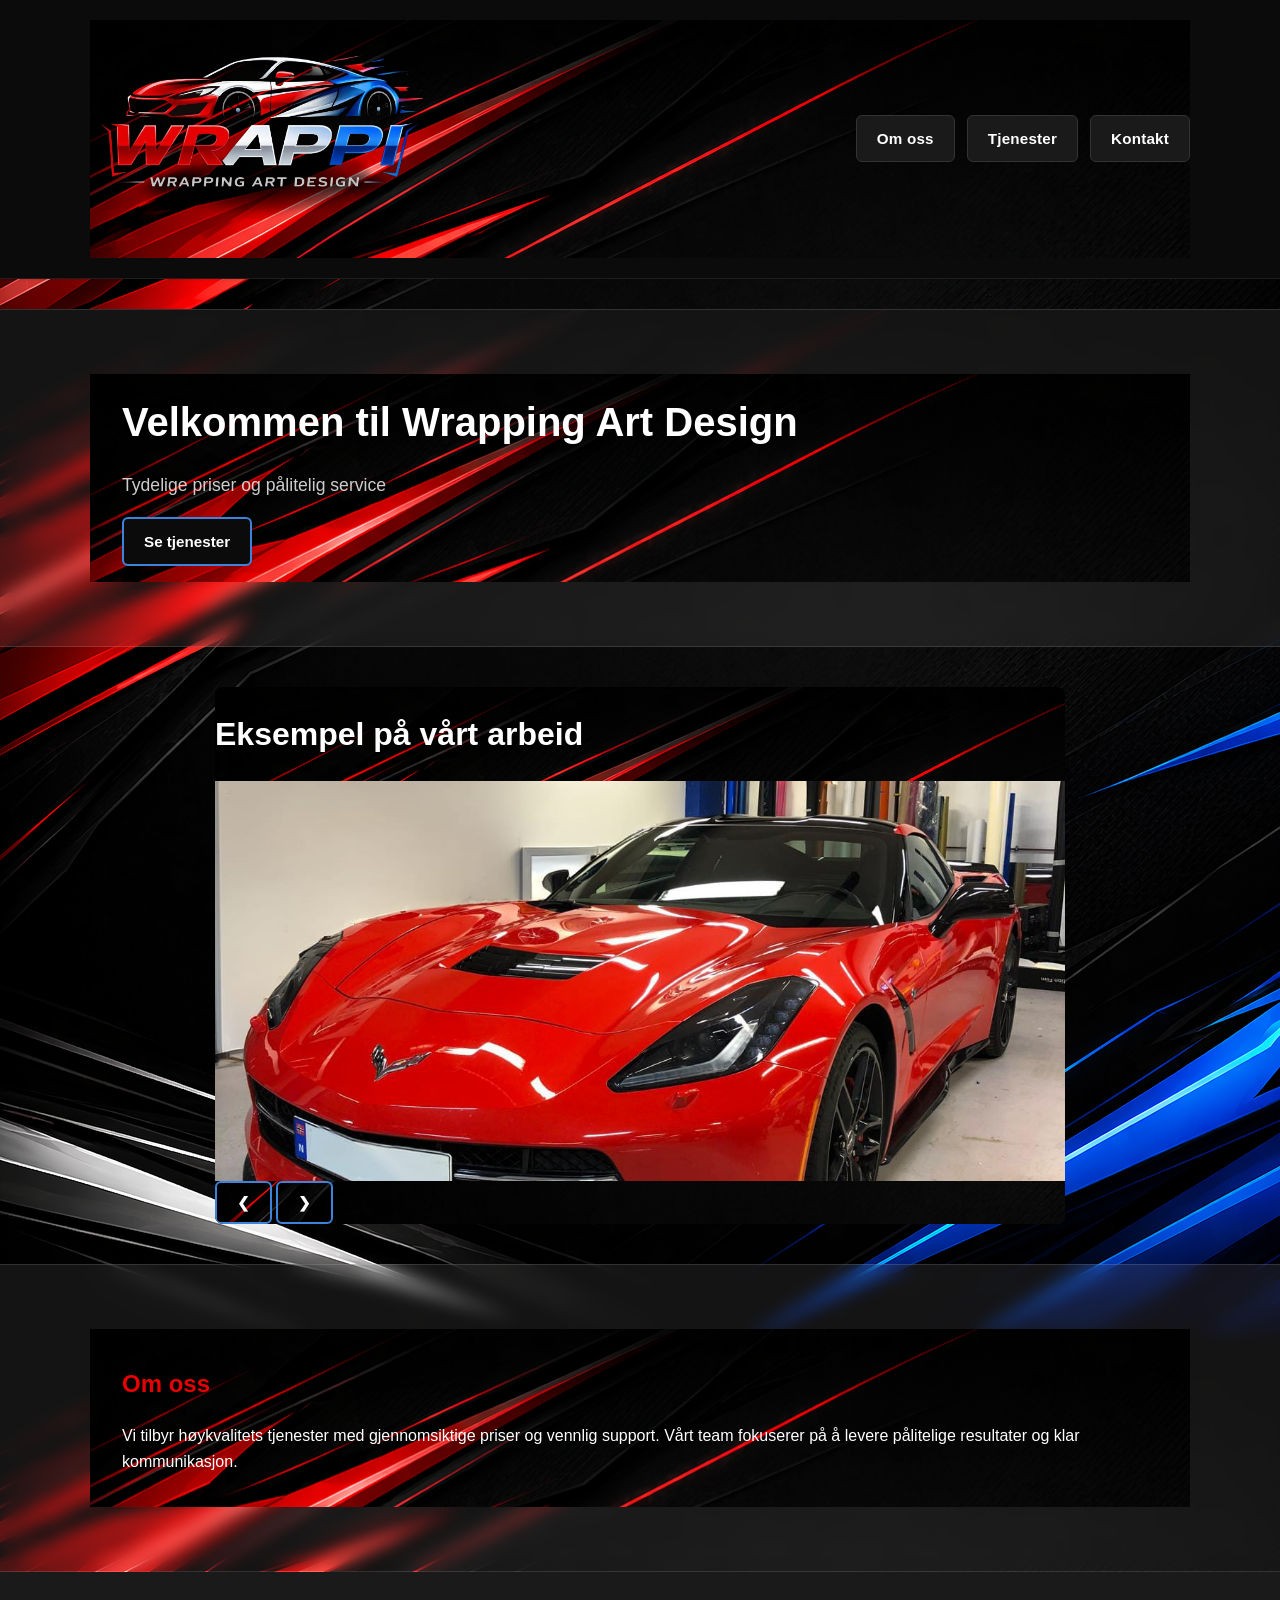
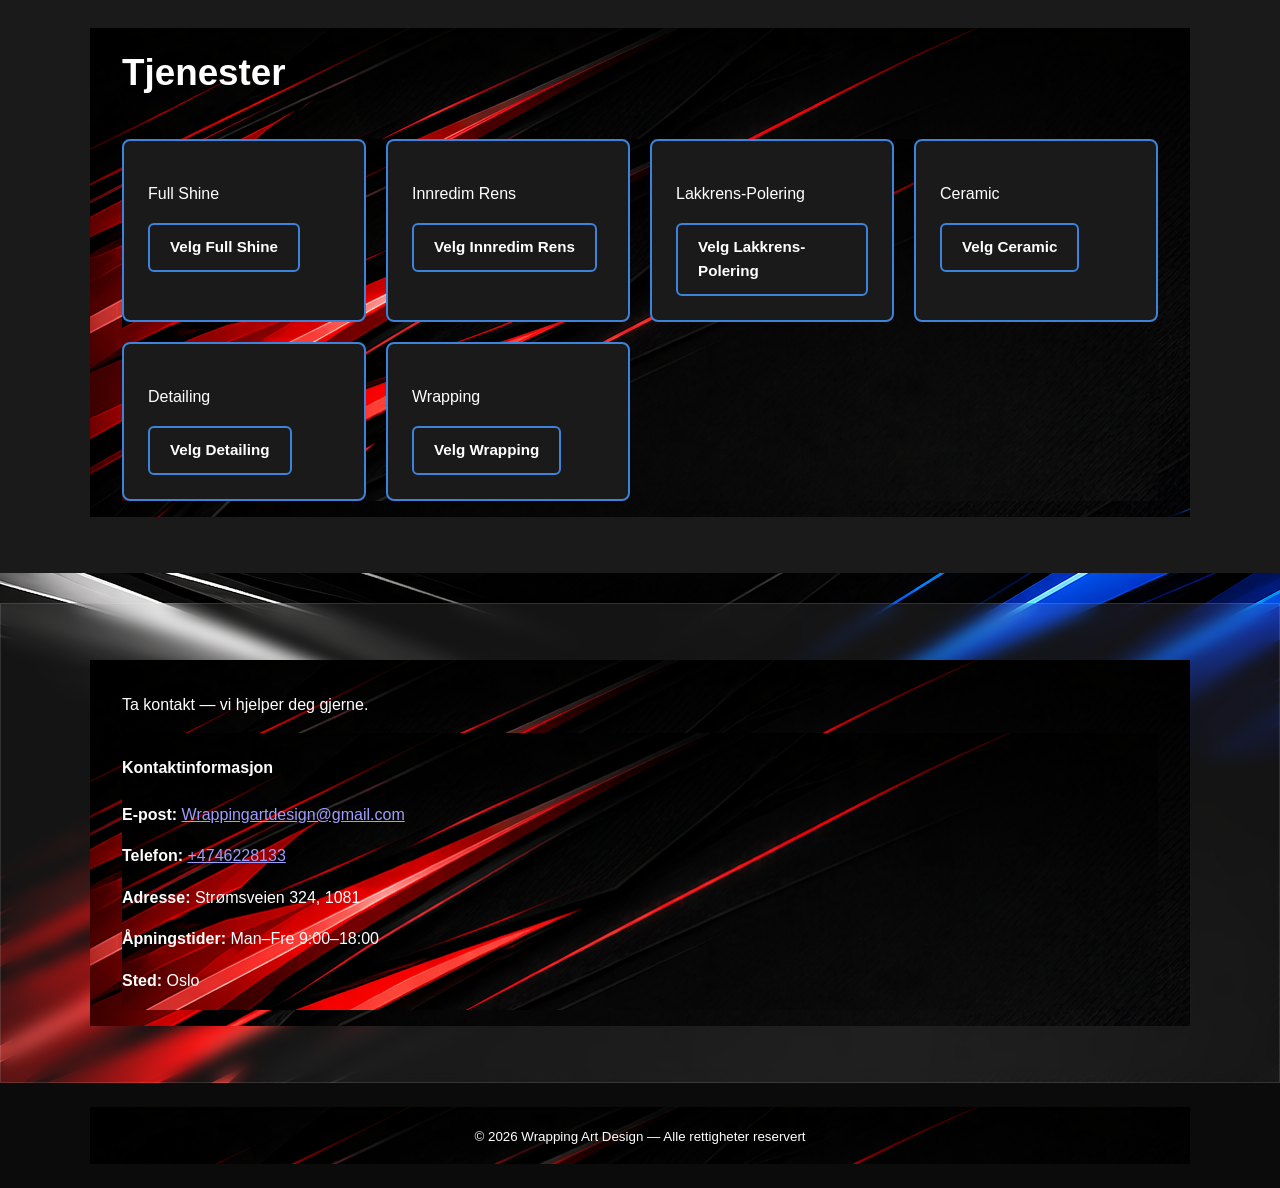
==== commit 162fb82b: "Update index.html" ====
--- a/index.html
+++ b/index.html
@@ -11,7 +11,7 @@
         <header class="site-header">
             <div class="container header-inner">
                 
-                <img class="logo1" src="bilder/logo_3.jpeg" alt="Wrapping Art Design-logo">
+                <img class="logo1" src="bilder/logo4.png" alt="Wrapping Art Design-logo">
                 <nav>
                     <a href="#info">Om oss</a>
                     <a href="#services">Tjenester</a>
--- a/styles.css
+++ b/styles.css
@@ -1,5 +1,5 @@
 :root{
-    --blue:#3D83DB;
+  --blue:#3D83DB;
   --dark:#0b0b0b;
   --white:#ffffff;
   --muted:#6b7280;
@@ -7,330 +7,232 @@
   --light-gray:#f3f4f6;
   --accent:#E70103;
 }
+
 *{box-sizing:border-box}
-html,body{width:100%;overflow-x:hidden}
+
+html,body{
+  width:100%;
+  overflow-x:hidden;
+  color-scheme:dark;
+  -webkit-text-size-adjust:100%;
+}
+
 body{
   margin:0;
   font-family:-apple-system, BlinkMacSystemFont, "Segoe UI", Roboto, "Helvetica Neue", Arial, sans-serif;
-  color:var(--white);
-  background:var(--white);
-    line-height:1.6;
+  color:var(--white) !important;
+  background:#000 !important;
+  line-height:1.6;
   -webkit-font-smoothing:antialiased;
-  -moz-osx-font-smoothing: grayscale;
-  background-image: url(bilder/backrund.png);
-  background-size: cover;
-  background-position: center;
-  background-attachment: fixed;
-}
- 
+  -moz-osx-font-smoothing:grayscale;
+
+  background-image:url(bilder/backrund.png) !important;
+  background-size:cover;
+  background-position:center;
+  background-attachment:fixed;
+}
+
+@supports (-webkit-touch-callout: none) {
+  body {
+    background-attachment:scroll !important;
+  }
+}
+
+.hero,
+#info,
+#kontakt {
+  -webkit-backdrop-filter:blur(8px);
+  backdrop-filter:blur(8px);
+}
+
+nav a,
+.site-header a,
+.btn {
+  -webkit-appearance:none;
+  appearance:none;
+}
+
+.slider {
+  display:-webkit-flex;
+  display:flex;
+  -webkit-transform:translate3d(0,0,0);
+  transform:translate3d(0,0,0);
+  -webkit-transition:-webkit-transform 0.5s ease-in-out;
+  transition:transform 0.5s ease-in-out;
+}
+
+img {
+  max-height:100%;
+}
+
+@media (prefers-color-scheme: light) {
+  * {
+    color-scheme:dark !important;
+  }
+  body {
+    color-scheme:dark !important;
+    background:#000 !important;
+    color:var(--white) !important;
+    background-image:url(bilder/backrund.png) !important;
+  }
+  body, div, section, main, header, footer {
+    background-color:#000 !important;
+    background-image:url(bilder/backrund.png) !important;
+    color:var(--white) !important;
+  }
+}
+
+@supports (color-scheme: dark) {
+  * {
+    color-scheme:dark !important;
+  }
+}
+
 .container{max-width:var(--container);margin:0 auto;padding:1rem clamp(1rem,2.5vw,2rem)}
-.site-header{background:#0b0b0b;padding:1.25rem 0;border-bottom:1px solid rgba(255,255,255,0.08);min-height:92px;box-shadow: 0 1px 3px rgba(0,0,0,0.1)}
+.site-header{background:#0b0b0b !important;padding:1.25rem 0;border-bottom:1px solid rgba(255,255,255,0.08) !important;min-height:92px;box-shadow:0 1px 3px rgba(0,0,0,0.1)}
 .header-inner{display:flex;align-items:center;justify-content:space-between;flex-wrap:wrap;padding:0.5rem 0;gap:1.5rem}
+
 .site-header a{
-    border: 1px solid #d1d5db;
-    border-radius: 6px;
-    padding: 0.65rem 1.25rem;
-    background-color: #f3f4f6;
-    color: var(--dark);
-    text-decoration: none;
-    font-weight: 600;
-    font-size: 0.95rem;
-    cursor: pointer; 
-    transition: all 0.2s ease; 
-    display: inline-block;
-    letter-spacing: 0.2px;
-}
-
-.site-header a:hover{
-    background-color: #e5e7eb;
-    border-color: #9ca3af;
-    transform: translateY(-1px);
-    box-shadow: 0 4px 12px rgba(0, 0, 0, 0.12);
-}
-
-.site-header a:active{
-    transform: translateY(0);
-    box-shadow: 0 1px 2px rgba(0,0,0,0.05);
-}
-
-.site-header a:focus-visible{
-    outline: 2px solid var(--blue);
-    outline-offset: 2px;
-}
-
-.brand{color:var(--blue);margin:0;font-size:1.75rem;font-weight:800;display:flex;align-items:center;gap:0.75rem}
-nav{display:flex;flex-wrap:wrap;gap:0.75rem;justify-content:flex-end}
-nav a{text-decoration:none;margin-left:0;font-weight:700;font-size:1rem;}
-nav a:hover{color:var(--dark)}
-.logo1,img {max-width:100%;height:auto}
-.logo1 {
-    width: clamp(270px, 26vw, 400px);
-    max-width: 400px;
-    height: auto;
-    display: block;
-    border-radius: 8px;
-    object-fit: contain;
-    margin-right: 0.75rem;
-    flex: 0 0 auto;
-    align-self: center;
-    transition: opacity 0.2s ease;
-}
-
-.logo1:hover {
-    opacity: 0.9;
-}
-
-.hero{
-  background: rgba(255, 255, 255, 0.35);
-  backdrop-filter: blur(8px);
-  -webkit-backdrop-filter: blur(8px);
-  padding: 4rem 2rem;
-  border-bottom: 1px solid rgba(255,255,255,0.12);
-  border-top: 1px solid rgba(255,255,255,0.12);
-  margin-top: 30px;
-}
-.hero .lead{opacity:0.8;max-width:65ch;color:var(--dark);font-size:1.1rem;font-weight:500}
-.hero h2{margin:0 0 1rem;font-size:clamp(1.8rem,3.5vw,2.5rem);font-weight:700;color:var(--dark);letter-spacing:-0.5px}
-.btn{display:inline-block;padding:0.65rem 1.25rem;border-radius:6px;border:1px solid #111;background:transparent;color:var(--dark);text-decoration:none;font-weight:600;transition:all 0.2s ease;font-size:0.95rem}
-.btn.primary{background:var(--dark);color:var(--white);border-color:var(--dark)}
-.btn:not(.prev):not(.next):hover{transform:translateY(-2px);box-shadow:0 8px 16px rgba(0,0,0,0.12)}
-.btn:not(.prev):not(.next):active{transform:translateY(0);box-shadow:0 2px 4px rgba(0,0,0,0.06)}
-.btn:not(.prev):not(.next):focus-visible{outline:2px solid #111;outline-offset:2px}
-.btn.primary:hover{background:#1a1a1a;border-color:#1a1a1a;box-shadow:0 8px 16px rgba(0,0,0,0.15)}
-
-.section{padding:3.5rem 2rem}
-.section.alt{background:#f8fafc}
-.section h3{margin-top:0;font-size:clamp(1.6rem,3.2vw,2.3rem);font-weight:700;color:var(--dark);letter-spacing:-0.3px}
-
-#info{
- background: rgba(255, 255, 255, 0.35);
-  backdrop-filter: blur(8px);
-  -webkit-backdrop-filter: blur(8px);
-  padding: 4rem 2rem;
-  border-bottom: 1px solid rgba(255,255,255,0.12);
-  border-top: 1px solid rgba(255,255,255,0.12);
-  margin-top: 30px;
-}
-#info .container{text-align:center}
-#info h2{margin:0 0 1.5rem;font-size:clamp(1.8rem,3.8vw,2.8rem); color: var(--accent);font-weight:700;letter-spacing:-0.5px}
-#info p{margin:0 auto 1rem;max-width:700px;font-size:1.05rem;color:var(--dark);line-height:1.7}
-.info-list{padding-left:1rem}
-
-#services {
-  background: #f8fafc;
-  padding: 3.5rem 2rem;
-  border-bottom: 1px solid #e5e7eb;
-  border-top: 1px solid #e5e7eb;
-  margin-top: 30px;
-}
-
-#services h3 {
-  color:var(--dark);
-  margin-bottom:1.5rem;
-}
-
-#services .muted {
-  color:var(--muted);
-}
-
-#kontakt {
-  padding: 3.5rem 2rem;
-  margin-top: 30px;
-  background: rgba(255, 255, 255, 0.35);
-  backdrop-filter: blur(8px);
-  -webkit-backdrop-filter: blur(8px);
-  border: 1px solid rgba(255,255,255,0.12);
-}
-
-#kontakt p, #kontakt h4, #kontakt a {
-  color: var(--dark);
-}
-
-#kontakt h4 {
-  font-size:1.2rem;
-  font-weight:700;
-  margin-bottom:1.25rem;
-  color:var(--accent);
-  letter-spacing:-0.2px;
-}
-
-#kontakt p {
-  margin:0.65rem 0;
-  font-size:0.95rem;
-  line-height:1.6;
-}
-
-#kontakt a {
-  color:var(--blue);
+  border:1px solid #333 !important;
+  border-radius:6px;
+  padding:0.65rem 1.25rem;
+  background-color:#1a1a1a !important;
+  color:var(--white) !important;
   text-decoration:none;
   font-weight:600;
-  transition:color 0.2s ease;
-}
-
-#kontakt a:hover {
-  color:var(--accent);
-}
-
-.cards{display:grid;grid-template-columns:repeat(auto-fit,minmax(240px,1fr));gap:1.25rem;margin-top:1.5rem}
-.card{background:var(--white);border-radius:8px;padding:1.5rem;border:1px solid #e5e7eb;box-shadow:0 1px 3px rgba(0,0,0,0.06);transition:all 0.2s ease}
-.card:hover{transform:translateY(-2px);box-shadow:0 4px 12px rgba(0,0,0,0.08)}
-.card h4{margin:0 0 0.5rem;font-size:1rem;font-weight:700;color:var(--dark)}
-.service{font-size:1.4rem;color:var(--blue);margin:0.5rem 0;font-weight:700;letter-spacing:-0.2px}
-.price{font-size:1.2rem;color:#0d6efd;font-weight:700;margin-top:0.75rem}
-.muted{color:var(--muted);font-size:0.9rem;line-height:1.6}
-
-.card .btn {
-  width:100%;
-  text-align:center;
-  margin-top:1rem;
-  padding:0.6rem 1rem;
-  font-size:0.9rem;
-}
-
-.contact-grid{display:grid;grid-template-columns:1fr 1fr;gap:1.5rem;align-items:start;margin-top:1.5rem}
-.contact-card{background:#fff;padding:1.5rem;border-radius:8px;border:1px solid #e5e7eb;box-shadow:0 1px 3px rgba(0,0,0,0.06)}
-.contact-form{display:flex;flex-direction:column;gap:0.75rem}
-.contact-form input,.contact-form textarea{padding:0.65rem;border-radius:6px;border:1px solid #d1d5db;font-family:inherit;font-size:0.95rem;transition:all 0.2s ease}
-.contact-form input:focus, .contact-form textarea:focus{outline:none;border-color:var(--blue);box-shadow:0 0 0 2px rgba(61,131,219,0.08)}
-.form-actions{display:flex;gap:0.75rem;margin-top:0.75rem}
-
-.site-footer{background:#0b0b0b;color:var(--white);padding:1.5rem 0;text-align:center;border-top:1px solid rgba(255,255,255,0.08);font-size:0.9rem}
-
-* {
-    box-sizing: border-box;
-    margin: 0;
-    padding: 0;
- }
-
-
-.slider-container {
-    position: relative;
-    width: min(92%, 850px);
-    max-width: 850px; 
-    
-    margin: 2.5rem auto;
-    overflow: hidden;
-    border-radius: 8px;
-    box-shadow: 0 2px 8px rgba(0, 0, 0, 0.12);
-}
-
-.slider-title {
-    position: absolute;
-    top: 15px;
-    left: 50%;
-    transform: translateX(-50%);
-    z-index: 20;
-    background: rgba(0, 0, 0, 0.8);
-    color: white;
-    padding: 0.6rem 1.25rem;
-    border-radius: 6px;
-    font-weight: 700;
-    font-size: clamp(0.8rem, 1.8vw, 1.1rem);
-    text-transform: uppercase;
-    letter-spacing: 0.8px;
-    pointer-events: none;
-    box-shadow: 0 2px 8px rgba(0,0,0,0.2);
-    width: max-content;
-    max-width: 90%;
-    text-align: center;
-}
-
-.slider {
-    display: flex;
-    transition: transform 0.5s ease-in-out;
-}
-
-.slide {
-    min-width: 100%;
-}
-
-.slide img {
-    width: 100%;
-    display: block;
-    object-fit: cover;
-    height: clamp(220px, 45vw, 400px);
-}
-
-/* Slider buttons */
-.slider-container .btn {
-    position: absolute;
-    top: 50%;
-    transform: translateY(-50%);
-    background-color: rgba(255, 255, 255, 0.5);
-    border: none;
-    padding: 10px 14px;
-    cursor: pointer;
-    border-radius: 6px;
-    font-size: 18px;
-    transition: all 0.2s ease;
-    z-index: 10;
-    font-weight:700;
-    color:var(--dark);
-}
-
-.slider-container .btn:hover {
-    background-color: rgba(255, 255, 255, 0.8);
-    box-shadow: 0 2px 8px rgba(0,0,0,0.15);
-}
-
-.prev {
-    left: 12px;
-}
-
-.next {
-    right: 12px;
-}
-
-/* Indicators */
-.dots-container {
-    position: absolute;
-    bottom: 12px;
-    left: 50%;
-    transform: translateX(-50%);
-    display: flex;
-    gap: 8px;
-}
-
-.dot {
-    width: 10px;
-    height: 10px;
-    background-color: rgba(255, 255, 255, 0.5);
-    border-radius: 50%;
-    cursor: pointer;
-    transition: all 0.2s ease;
-}
-
-.dot:hover {
-    background-color: rgba(255, 255, 255, 0.7);
-}
-
-.dot.active {
-    background-color: #fff;
-}
+  font-size:0.95rem;
+  cursor:pointer;
+  transition:all 0.2s ease;
+  display:inline-block;
+  letter-spacing:0.2px;
+}
+
+.site-header a:hover{
+  background-color:var(--blue) !important;
+  border-color:var(--blue) !important;
+  color:var(--white) !important;
+  transform:translateY(-1px);
+  box-shadow:0 4px 12px rgba(61,131,219,0.3);
+}
+
+.site-header a:active{
+  transform:translateY(0);
+}
+
+.site-header a:focus-visible{
+  outline:2px solid var(--blue);
+  outline-offset:2px;
+}
+
+.brand{color:var(--blue);margin:0;font-size:1.75rem;font-weight:800;display:flex;align-items:center;gap:0.75rem}
+
+nav{display:flex;flex-wrap:wrap;gap:0.75rem;justify-content:flex-end}
+
+nav a{
+  text-decoration:none;
+  font-weight:700;
+  font-size:1rem;
+  color:var(--white) !important;
+  background-color:#1a1a1a !important;
+  border:1px solid #333 !important;
+  border-radius:6px;
+  padding:0.65rem 1.25rem;
+  transition:all 0.2s ease;
+}
+
+.logo1,img{max-width:100%;height:auto}
+
+.logo1{
+  width:clamp(270px, 26vw, 400px);
+  max-width:400px;
+  height:auto;
+  display:block;
+  border-radius:8px;
+  object-fit:contain;
+  margin-right:0.75rem;
+  flex:0 0 auto;
+  align-self:center;
+  transition:opacity 0.2s ease;
+}
+
+.logo1:hover{opacity:0.9}
+
+.hero{
+  background:rgba(255,255,255,0.08) !important;
+  backdrop-filter:blur(8px);
+  -webkit-backdrop-filter:blur(8px);
+  padding:4rem 2rem;
+  border-bottom:1px solid rgba(255,255,255,0.12) !important;
+  border-top:1px solid rgba(255,255,255,0.12) !important;
+  margin-top:30px;
+}
+
+.hero h2{margin:0 0 1rem;font-size:clamp(1.8rem,3.5vw,2.5rem);font-weight:700;color:var(--white) !important}
+
+.hero .lead{opacity:0.8;max-width:65ch;color:var(--white) !important;font-size:1.1rem;font-weight:500}
+
+.btn{display:inline-block;padding:0.65rem 1.25rem;border-radius:6px;border:2px solid var(--blue) !important;background:transparent;color:var(--white) !important;text-decoration:none;font-weight:600;transition:all 0.2s ease;font-size:0.95rem}
+
+.btn.primary{background:var(--dark) !important}
+
+.section{padding:3.5rem 2rem;background:#0a0a0a !important}
+
+.section.alt{background:#1a1a1a !important}
+
+.section h3{margin-top:0;font-size:clamp(1.6rem,3.2vw,2.3rem);font-weight:700;color:var(--white) !important}
+
+#info{
+  background:rgba(255,255,255,0.08) !important;
+  backdrop-filter:blur(8px);
+  -webkit-backdrop-filter:blur(8px);
+  padding:4rem 2rem;
+  border-bottom:1px solid rgba(255,255,255,0.12) !important;
+  border-top:1px solid rgba(255,255,255,0.12) !important;
+  margin-top:30px;
+}
+
+#info h2{color:var(--accent) !important}
+
+#services{background:#1a1a1a !important}
+
+#kontakt{
+  padding:3.5rem 2rem;
+  margin-top:30px;
+  background:rgba(255,255,255,0.08) !important;
+  backdrop-filter:blur(8px);
+  -webkit-backdrop-filter:blur(8px);
+  border:1px solid rgba(255,255,255,0.12) !important;
+}
+
+.cards{display:grid;grid-template-columns:repeat(auto-fit,minmax(240px,1fr));gap:1.25rem}
+
+.card{background:#1a1a1a !important;border-radius:8px;padding:1.5rem;border:2px solid var(--blue) !important}
+
+.contact-grid{display:grid;grid-template-columns:1fr 1fr;gap:1.5rem}
+
+.site-footer{background:#0b0b0b !important;padding:1.5rem 0;text-align:center}
+
+.slider-container{position:relative;width:min(92%,850px);margin:2.5rem auto;overflow:hidden;border-radius:8px}
+
+.slider{display:flex;transition:transform 0.5s ease-in-out}
+
+.slide{min-width:100%}
+
+.slide img{width:100%;display:block;object-fit:cover;height:clamp(220px,45vw,400px)}
 
 @media (max-width:900px){
-    .header-inner{justify-content:center}
-    nav{justify-content:center;width:100%}
-    .site-header a{padding:0.55rem 1rem;font-size:0.9rem}
-    .contact-grid{grid-template-columns:1fr}
+  .header-inner{justify-content:center}
+  nav{justify-content:center;width:100%}
+  .contact-grid{grid-template-columns:1fr}
 }
 
 @media (max-width:720px){
-  .contact-grid{grid-template-columns:1fr}
-    .header-inner{padding:0.5rem 0}
-        .logo1{width:clamp(150px,48vw,230px);margin-right:0}
+  .cards{grid-template-columns:1fr}
   .hero{padding:2.5rem 1rem}
-    .slider-container { width: 96%; margin: 1.5rem auto; border-radius: 8px; }
-    .slider-title { top: 10px; font-size:0.85rem; }
-    .cards{grid-template-columns:1fr}
-    .section{padding:2.5rem 1rem}
+  .section{padding:2.5rem 1rem}
 }
 
 @media (max-width:480px){
-    .section{padding:2rem 1rem}
-    .site-header{padding:0.75rem 0;min-height:auto}
-    .site-header a{padding:0.5rem 0.9rem;font-size:0.85rem}
-    .slider-container .btn{padding:8px 12px;font-size:16px}
-    .dots-container{bottom:10px;gap:6px}
-    .hero{padding:2rem 1rem}
-}
+  .section{padding:2rem 1rem}
+  .site-header{padding:0.75rem 0;min-height:auto}
+}
